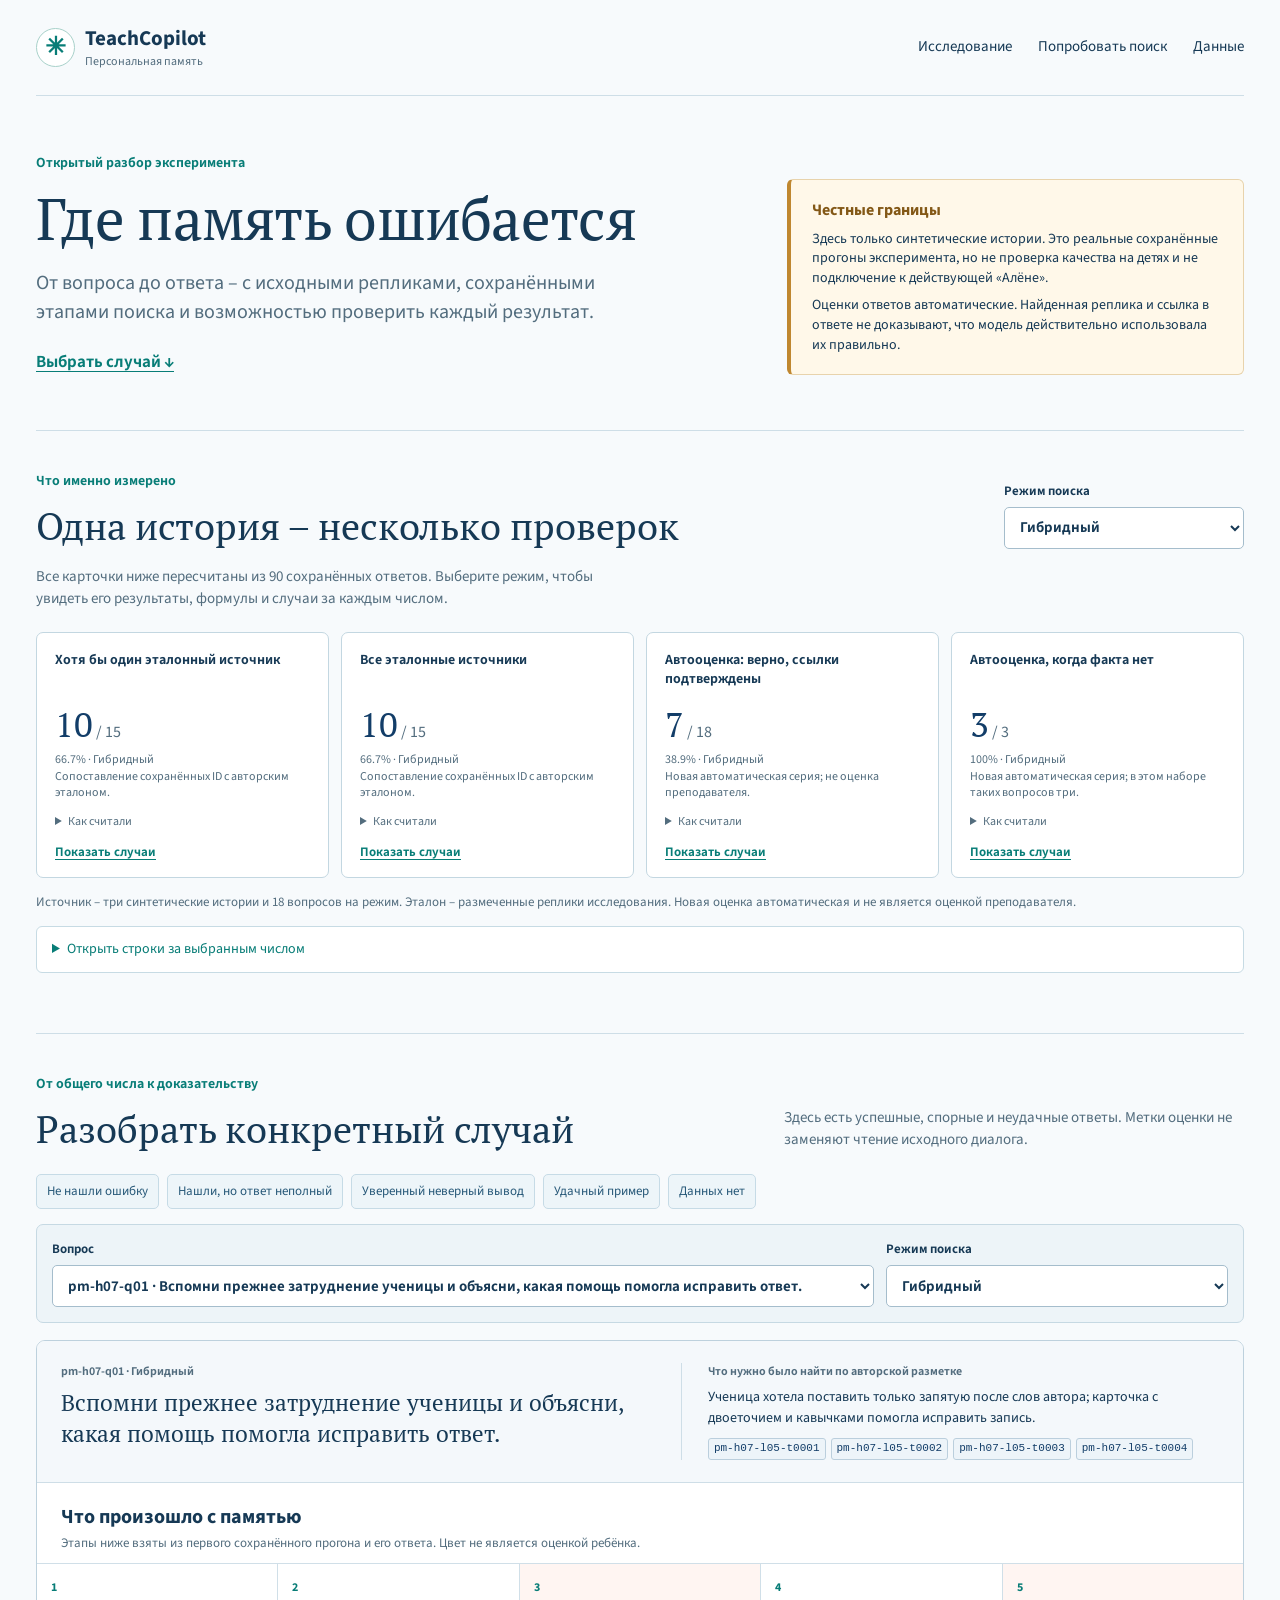
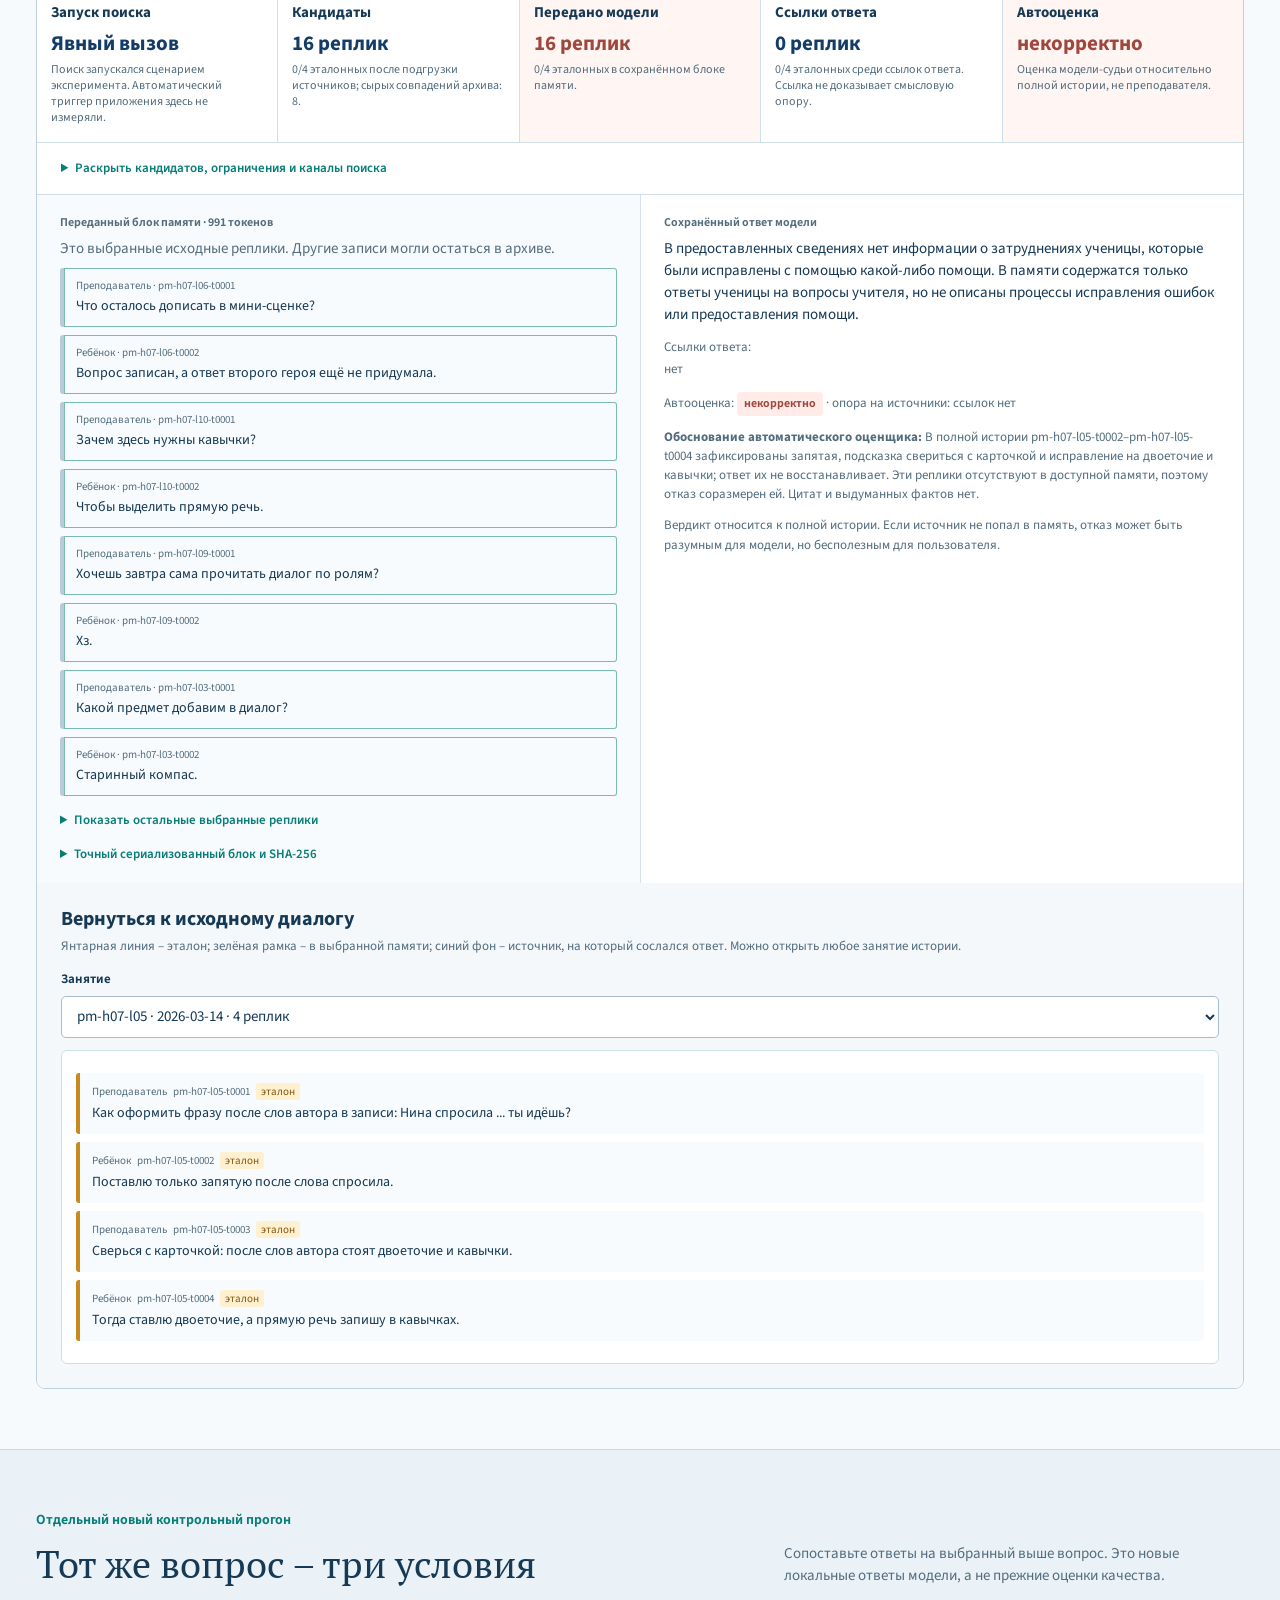
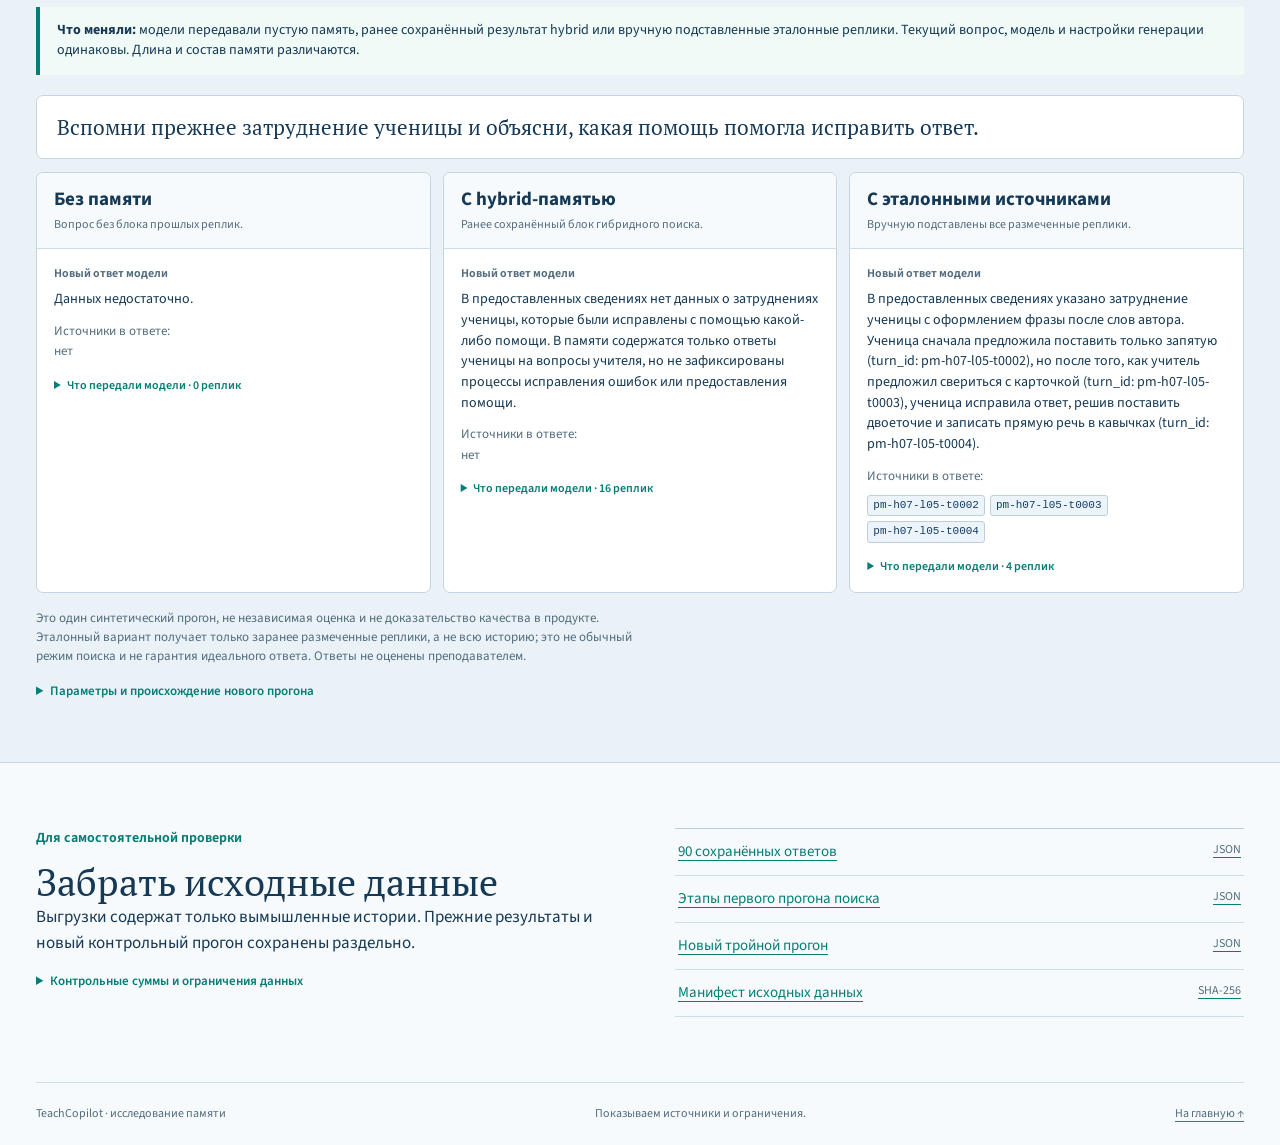
==== memory-errors/index.html @ 60b1d8b3 "Show memory failures and controlled comparisons" ====
<!doctype html>
<html lang="ru">
<head>
  <meta charset="utf-8">
  <meta name="viewport" content="width=device-width, initial-scale=1">
  <meta name="theme-color" content="#123d68">
  <meta name="description" content="Разбор ошибок памяти TeachCopilot: исходные реплики, сохранённые этапы поиска и сравнение контекстов.">
  <title>Где память ошибается · TeachCopilot</title>
  <link rel="stylesheet" href="styles.css">
  <script defer src="../data/audit-data.js"></script>
  <script defer src="../data/saved-retrieval-trace.js"></script>
  <script defer src="../data/controlled-comparison.js"></script>
  <script defer src="app.js"></script>
</head>
<body>
  <a class="skip" href="#case-select">Перейти к разбору</a>
  <header class="topbar wrap"><a class="brand" href="../"><span class="logo" aria-hidden="true">✳</span><span>TeachCopilot<small>Персональная память</small></span></a><nav aria-label="Навигация"><a href="../">Исследование</a><a href="../memory-lab/">Попробовать поиск</a><a href="#downloads">Данные</a></nav></header>
  <main>
    <section class="hero wrap"><div><p class="kicker">Открытый разбор эксперимента</p><h1>Где память ошибается</h1><p class="lead">От вопроса до ответа – с исходными репликами, сохранёнными этапами поиска и возможностью проверить каждый результат.</p><a class="primary-link" href="#cases">Выбрать случай <span aria-hidden="true">↓</span></a></div><aside class="hero-note"><strong>Честные границы</strong><p>Здесь только синтетические истории. Это реальные сохранённые прогоны эксперимента, но не проверка качества на детях и не подключение к действующей «Алёне».</p><p>Оценки ответов автоматические. Найденная реплика и ссылка в ответе не доказывают, что модель действительно использовала их правильно.</p></aside></section>
    <section class="numbers wrap" aria-labelledby="numbers-title"><div class="section-head"><div><p class="kicker">Что именно измерено</p><h2 id="numbers-title">Одна история – несколько проверок</h2></div><label for="metric-mode">Режим поиска<select id="metric-mode"></select></label></div><p class="intro">Все карточки ниже пересчитаны из 90 сохранённых ответов. Выберите режим, чтобы увидеть его результаты, формулы и случаи за каждым числом.</p><div id="metric-cards" class="metric-grid" aria-live="polite"></div><p class="metric-note">Источник – три синтетические истории и 18 вопросов на режим. Эталон – размеченные реплики исследования. Новая оценка автоматическая и не является оценкой преподавателя.</p><details class="metric-rows"><summary>Открыть строки за выбранным числом</summary><div id="metric-detail"><p>Выберите «Показать случаи» в карточке.</p></div></details></section>
    <section id="cases" class="cases wrap" aria-labelledby="cases-title"><div class="section-head"><div><p class="kicker">От общего числа к доказательству</p><h2 id="cases-title">Разобрать конкретный случай</h2></div><p>Здесь есть успешные, спорные и неудачные ответы. Метки оценки не заменяют чтение исходного диалога.</p></div><div class="case-picks" aria-label="Примеры для начала"><button type="button" data-pick="pm-h07-q01">Не нашли ошибку</button><button type="button" data-pick="pm-h07-q02">Нашли, но ответ неполный</button><button type="button" data-pick="pm-h08-q05">Уверенный неверный вывод</button><button type="button" data-pick="pm-h07-q03">Удачный пример</button><button type="button" data-pick="pm-h07-q06">Данных нет</button></div><div class="selectors"><label>Вопрос<select id="case-select"></select></label><label>Режим поиска<select id="case-mode"></select></label></div><div id="case-view" aria-live="polite"></div></section>
    <section id="controlled" class="controlled" aria-labelledby="controlled-title"><div class="wrap"><div class="section-head"><div><p class="kicker">Отдельный новый контрольный прогон</p><h2 id="controlled-title">Тот же вопрос – три условия</h2></div><p>Сопоставьте ответы на выбранный выше вопрос. Это новые локальные ответы модели, а не прежние оценки качества.</p></div><div class="control-explainer"><strong>Что меняли:</strong> модели передавали пустую память, ранее сохранённый результат hybrid или вручную подставленные эталонные реплики. Текущий вопрос, модель и настройки генерации одинаковы. Длина и состав памяти различаются.</div><div id="control-question" class="control-question"></div><div id="control-cards" class="control-cards" aria-live="polite"></div><p class="controlled-caveat">Это один синтетический прогон, не независимая оценка и не доказательство качества в продукте. Эталонный вариант получает только заранее размеченные реплики, а не всю историю; это не обычный режим поиска и не гарантия идеального ответа. Ответы не оценены преподавателем.</p><details class="run-meta"><summary>Параметры и происхождение нового прогона</summary><div id="control-meta"></div></details></div></section>
    <section id="downloads" class="downloads wrap" aria-labelledby="downloads-title"><div><p class="kicker">Для самостоятельной проверки</p><h2 id="downloads-title">Забрать исходные данные</h2><p>Выгрузки содержат только вымышленные истории. Прежние результаты и новый контрольный прогон сохранены раздельно.</p><details class="run-meta"><summary>Контрольные суммы и ограничения данных</summary><div id="provenance"></div></details></div><div class="download-links"><a href="../data/audit-data.json" download>90 сохранённых ответов <span>JSON</span></a><a href="../data/saved-retrieval-trace.json" download>Этапы первого прогона поиска <span>JSON</span></a><a href="../data/controlled-comparison.json" download>Новый тройной прогон <span>JSON</span></a><a href="../data/audit-manifest.json" download>Манифест исходных данных <span>SHA-256</span></a></div></section>
  </main>
  <footer class="footer wrap"><span>TeachCopilot · исследование памяти</span><span>Показываем источники и ограничения.</span><a href="../">На главную ↑</a></footer>
</body>
</html>
---- memory-errors/styles.css ----
@font-face{font-family:Source;src:url('../assets/fonts/SourceSans3.ttf') format('truetype');font-weight:200 900;font-display:swap}
@font-face{font-family:PTSerif;src:url('../assets/fonts/PTSerif-Regular.ttf') format('truetype');font-weight:400;font-display:swap}
:root{--ink:#163955;--blue:#123d68;--teal:#087d77;--muted:#536d7e;--line:#cedee7;--paper:#fff;--wash:#f3f8fb;--amber:#8c5d10;--red:#a0473d;--green:#087164}*{box-sizing:border-box}html{scroll-behavior:smooth;scroll-padding-top:24px}body{margin:0;background:#f7fafc;color:var(--ink);font:17px/1.48 Source,'Segoe UI',sans-serif}h1,h2,h3,h4,p{margin:0}h1,h2{font-family:PTSerif,Georgia,serif;font-weight:400}button,input,select{font:inherit}button{cursor:pointer}a{color:inherit;text-underline-offset:4px}button:focus-visible,a:focus-visible,select:focus-visible,summary:focus-visible,[tabindex]:focus-visible{outline:3px solid #c18216;outline-offset:3px}.skip{position:absolute;left:12px;top:-100px;z-index:5;padding:10px;background:#fff}.skip:focus{top:10px}.wrap{width:min(1240px,calc(100% - 72px));margin:auto}.topbar{height:96px;border-bottom:1px solid var(--line);display:flex;justify-content:space-between;align-items:center;gap:20px}.brand{display:flex;align-items:center;gap:10px;font-weight:700;font-size:21px;line-height:1.1;text-decoration:none}.brand small{display:block;font-size:12px;font-weight:400;color:var(--muted);margin-top:5px}.logo{display:grid;place-items:center;width:39px;height:39px;border:1px solid #a8d1ca;border-radius:50%;background:#fff;color:var(--teal);font-size:25px}.topbar nav{display:flex;gap:26px;font-size:15px}.topbar nav a{text-decoration:none}.topbar nav a:hover{color:var(--teal)}.hero{display:grid;grid-template-columns:1.25fr .85fr;gap:80px;align-items:end;padding-top:57px;padding-bottom:55px}.kicker{font-size:14px;color:var(--teal);font-weight:650;margin-bottom:11px}h1{font-size:clamp(40px,4.6vw,62px);line-height:1.14;letter-spacing:-.7px}h2{font-size:clamp(30px,3vw,40px);line-height:1.2}h3{font-size:21px;line-height:1.25}.lead{font-size:20px;color:var(--muted);max-width:570px;margin-top:17px}.primary-link{display:inline-block;margin-top:22px;color:var(--teal);font-weight:650}.hero-note{border:1px solid #e8d3ac;border-left:4px solid #bf8730;background:#fff8e9;border-radius:6px;padding:19px 21px;font-size:14px;line-height:1.4}.hero-note strong{color:#835816;font-size:16px}.hero-note p{margin-top:8px}.numbers,.cases{padding-top:40px;padding-bottom:60px;border-top:1px solid var(--line)}.section-head{display:flex;justify-content:space-between;align-items:end;gap:40px;margin-bottom:17px}.section-head>p{max-width:460px;color:var(--muted);font-size:15px}.section-head label,.selectors label{font-size:13px;font-weight:650;display:flex;flex-direction:column;gap:6px;min-width:240px}select{color:var(--ink);background:white;border:1px solid #a5bdcc;border-radius:5px;min-height:42px;padding:7px 31px 7px 11px;max-width:100%;font-size:15px}.intro{color:var(--muted);font-size:15px;max-width:80ch}.metric-grid{display:grid;grid-template-columns:repeat(4,1fr);gap:12px;margin-top:22px}.metric{display:flex;flex-direction:column;background:#fff;border:1px solid #c3d7e1;border-radius:7px;padding:18px 18px 15px;min-width:0}.metric .metric-name{font-size:14px;font-weight:650;min-height:42px;line-height:1.3}.metric .metric-value{font:35px/1.2 PTSerif,serif;color:var(--blue);margin:10px 0 7px}.metric .metric-value small{font:16px Source,sans-serif;color:var(--muted)}.metric p{font-size:12px;line-height:1.35;color:var(--muted);flex:1}.metric details{margin-top:12px;font-size:12px}.metric details summary{color:var(--muted);cursor:pointer}.metric details p{margin-top:8px}.metric button,.text-button{align-self:start;background:none;border:0;padding:0;color:var(--teal);text-decoration:underline;text-underline-offset:3px;font-size:13px;font-weight:650;margin-top:12px}.metric-note{font-size:13px;color:var(--muted);margin-top:15px}.metric-rows{margin-top:14px;border:1px solid #c7dbe4;border-radius:6px;background:white;font-size:14px}.metric-rows>summary{padding:12px 15px;cursor:pointer;color:var(--teal)}.metric-rows>div{padding:0 15px 15px}.metric-table{border-collapse:collapse;width:100%;font-size:13px}.metric-table th,.metric-table td{text-align:left;vertical-align:top;border-top:1px solid #e0eaf0;padding:9px}.metric-table th{color:var(--muted);font-weight:600}.metric-table button{border:0;background:none;color:var(--teal);padding:0;text-decoration:underline;text-underline-offset:3px;font-size:13px}.case-picks{display:flex;gap:8px;flex-wrap:wrap;margin:22px 0 15px}.case-picks button{background:#edf5f9;border:1px solid #c6dbe6;border-radius:5px;padding:7px 10px;color:#285979;font-size:13px}.case-picks button:hover{border-color:var(--teal)}.selectors{display:grid;grid-template-columns:2.4fr 1fr;gap:12px;padding:15px;background:#edf4f8;border:1px solid #c6d9e3;border-radius:7px}.selectors label{min-width:0}.selectors select{width:100%;min-width:0}.case-shell{margin-top:17px;background:#fff;border:1px solid #bdd1dd;border-radius:9px;overflow:hidden}.question-block{padding:22px 24px;background:#f4f8fb;border-bottom:1px solid var(--line);display:grid;grid-template-columns:1.1fr 1fr;gap:28px}.micro{font-size:12px;color:var(--muted);font-weight:650;margin-bottom:6px}.question-block h3{font:23px/1.35 PTSerif,serif;font-weight:400}.question-block>div+div{border-left:1px solid var(--line);padding-left:26px;font-size:14px}.source-chips{display:flex;flex-wrap:wrap;gap:5px;margin-top:10px}.source-chip{border:1px solid #bbcfdd;background:#edf4f9;border-radius:3px;color:var(--blue);padding:2px 5px;font:11px/1.4 ui-monospace,Consolas,monospace;overflow-wrap:anywhere;max-width:100%}.source-chip:hover{border-color:var(--teal)}.no-source{font-size:13px;color:var(--muted)}.trace-title{padding:22px 24px 10px}.trace-title h3{font-size:20px}.trace-title p{font-size:13px;color:var(--muted);margin-top:4px}.trace-flow{display:grid;grid-template-columns:repeat(5,1fr);gap:1px;background:#d0dfe8;border-top:1px solid #d0dfe8;border-bottom:1px solid #d0dfe8}.trace-step{background:#fff;padding:15px 14px;min-width:0}.trace-step .step-number{display:block;color:var(--teal);font-size:12px;font-weight:700;margin-bottom:7px}.trace-step h4{font-size:15px;line-height:1.2}.trace-step .step-main{font-size:21px;font-weight:700;line-height:1.2;margin-top:9px;color:var(--blue)}.trace-step .step-main.missing{font-size:15px;color:var(--muted)}.trace-step p{font-size:12px;line-height:1.35;color:var(--muted);margin-top:6px}.trace-step.bad{background:#fff5f2}.trace-step.bad .step-main{color:var(--red)}.trace-step.good{background:#eff9f5}.trace-step.good .step-main{color:var(--green)}.trace-details{padding:16px 24px;border-bottom:1px solid var(--line);font-size:13px}.trace-details>summary,.raw-memory>summary,.transcript-details>summary,.run-meta>summary{cursor:pointer;color:var(--teal);font-weight:600}.trace-details p{margin-top:9px;color:var(--muted)}.trace-columns{display:grid;grid-template-columns:1fr 1fr;gap:24px;margin-top:12px}.trace-columns h4{font-size:13px}.trace-columns pre,.raw-memory pre{max-height:310px;overflow:auto;border:1px solid var(--line);border-radius:4px;padding:12px;background:#f6f9fb;white-space:pre-wrap;overflow-wrap:anywhere;font:11px/1.42 ui-monospace,Consolas,monospace}.trace-columns pre{margin:8px 0 0}.answer-area{display:grid;grid-template-columns:1fr 1fr;gap:1px;background:#d5e2e9}.answer-area>article{min-width:0;padding:19px 23px;background:#fff;font-size:15px}.answer-area>article:first-child{background:#f8fbfd}.answer-text{white-space:pre-wrap;overflow-wrap:anywhere}.answer-meta{margin-top:12px;font-size:13px;color:var(--muted)}.verdict{display:inline-block;padding:3px 7px;border-radius:4px;background:#edf3f6;color:#476372;font-size:12px;font-weight:650}.verdict.correct{background:#e2f4ec;color:#087164}.verdict.partial{background:#fff2d7;color:#8c5d10}.verdict.incorrect{background:#ffebe7;color:#a0473d}.raw-memory{margin-top:15px;font-size:13px}.raw-memory pre{margin-top:10px}.history-area{padding:24px;background:#f4f8fb}.history-area h3{font-size:20px}.history-area>p{font-size:13px;color:var(--muted);margin-top:5px}.history-area label{display:block;font-weight:650;font-size:13px;margin:14px 0 6px}.history-area select{width:100%}.transcript{max-height:610px;overflow:auto;margin-top:12px;padding:14px;background:#fff;border:1px solid var(--line);border-radius:6px}.turn{padding:10px 12px;border-left:4px solid #b7ccd8;background:#f8fbfd;border-radius:3px;margin:8px 0;font-size:14px;line-height:1.4;scroll-margin:12px}.turn.gold{border-left-color:#c88a20}.turn.selected{box-shadow:inset 0 0 0 1px #79bcae}.turn.cited{background:#e9f2fa}.turn-meta{display:flex;flex-wrap:wrap;align-items:center;gap:6px;margin-bottom:4px;color:var(--muted);font-size:11px}.turn-mark{background:#dfefe9;color:#086c60;border-radius:3px;padding:1px 5px}.turn-mark.gold-mark{background:#fff0d0;color:#855810}.turn-mark.cited-mark{background:#d9eafb;color:#275b86}.controlled{padding:60px 0;background:#eaf2f7;border-top:1px solid #c7d9e3;border-bottom:1px solid #c7d9e3}.control-explainer{padding:14px 17px;border-left:4px solid var(--teal);background:#f0faf6;font-size:14px;line-height:1.4;margin:20px 0}.control-question{padding:17px 20px;background:#fff;border:1px solid #c4d7e1;border-radius:7px;font:21px/1.35 PTSerif,serif;margin-bottom:13px}.control-cards{display:grid;grid-template-columns:repeat(3,1fr);gap:12px}.control-card{display:flex;flex-direction:column;min-width:0;background:#fff;border:1px solid #c3d6e1;border-radius:7px;overflow:hidden}.control-card header{padding:15px 17px;border-bottom:1px solid var(--line);background:#f7fafc}.control-card header h3{font-size:19px}.control-card header p{font-size:12px;color:var(--muted);margin-top:4px}.control-body{padding:16px 17px;font-size:14px;flex:1}.control-body .answer-text{line-height:1.48}.control-body .source-chips{margin-top:9px}.control-body .raw-memory{font-size:12px}.controlled-caveat{margin-top:16px;color:var(--muted);font-size:13px;max-width:100ch}.run-meta{font-size:13px;margin-top:16px}.run-meta>div{border-left:2px solid #afc8d4;margin-top:10px;padding-left:14px;color:var(--muted);overflow-wrap:anywhere}.run-meta code{font-size:11px}.downloads{padding-top:65px;padding-bottom:65px;display:grid;grid-template-columns:1fr 1fr;gap:70px}.downloads>div>p:last-child{margin-top:12px;color:var(--muted);font-size:15px;max-width:45ch}.download-links{border-top:1px solid #b9cfda}.download-links a{display:flex;justify-content:space-between;gap:20px;padding:12px 3px;border-bottom:1px solid var(--line);color:var(--teal);font-size:15px}.download-links span{color:var(--muted);font-size:12px}.footer{padding:22px 0;border-top:1px solid var(--line);display:flex;justify-content:space-between;gap:20px;color:var(--muted);font-size:12px}.error{padding:20px;background:#fff0ed;color:#9a463c}.table-scroll{overflow:auto}.muted{color:var(--muted)}
@media(max-width:1050px){.wrap{width:calc(100% - 48px)}.hero{gap:35px}.metric-grid{grid-template-columns:repeat(2,1fr)}.trace-flow{grid-template-columns:repeat(3,1fr)}.control-cards{grid-template-columns:1fr}.downloads{gap:30px}}
@media(max-width:700px){.wrap{width:calc(100% - 28px)}.topbar{height:78px}.brand{font-size:19px}.topbar nav{gap:13px;font-size:13px}.topbar nav a:first-child{display:none}.hero{grid-template-columns:1fr;gap:23px;padding-top:35px;padding-bottom:38px}h1{font-size:39px}.lead{font-size:17px}.section-head{align-items:start;flex-direction:column;gap:14px}.section-head label{width:100%}.numbers,.cases{padding-top:32px;padding-bottom:43px}.metric-grid{gap:8px}.metric{padding:14px 12px}.metric .metric-name{font-size:13px;min-height:50px}.metric .metric-value{font-size:29px}.selectors{grid-template-columns:1fr}.question-block{grid-template-columns:1fr;padding:18px;gap:16px}.question-block>div+div{border-left:0;border-top:1px solid var(--line);padding:15px 0 0}.question-block h3{font-size:21px}.trace-title{padding:18px 17px 10px}.trace-flow{grid-template-columns:1fr}.trace-step{padding:12px 17px}.trace-step .step-number{display:inline;margin-right:8px}.trace-step h4{display:inline}.trace-step .step-main{margin-top:5px;font-size:18px}.trace-details{padding:15px 17px}.trace-columns{grid-template-columns:1fr}.answer-area{grid-template-columns:1fr}.answer-area>article{padding:17px}.history-area{padding:17px}.controlled{padding:42px 0}.control-question{font-size:18px}.downloads{padding:45px 0;grid-template-columns:1fr;gap:20px}.footer span:nth-child(2){display:none}.metric-table{min-width:550px}}
@media(prefers-reduced-motion:reduce){html{scroll-behavior:auto}}
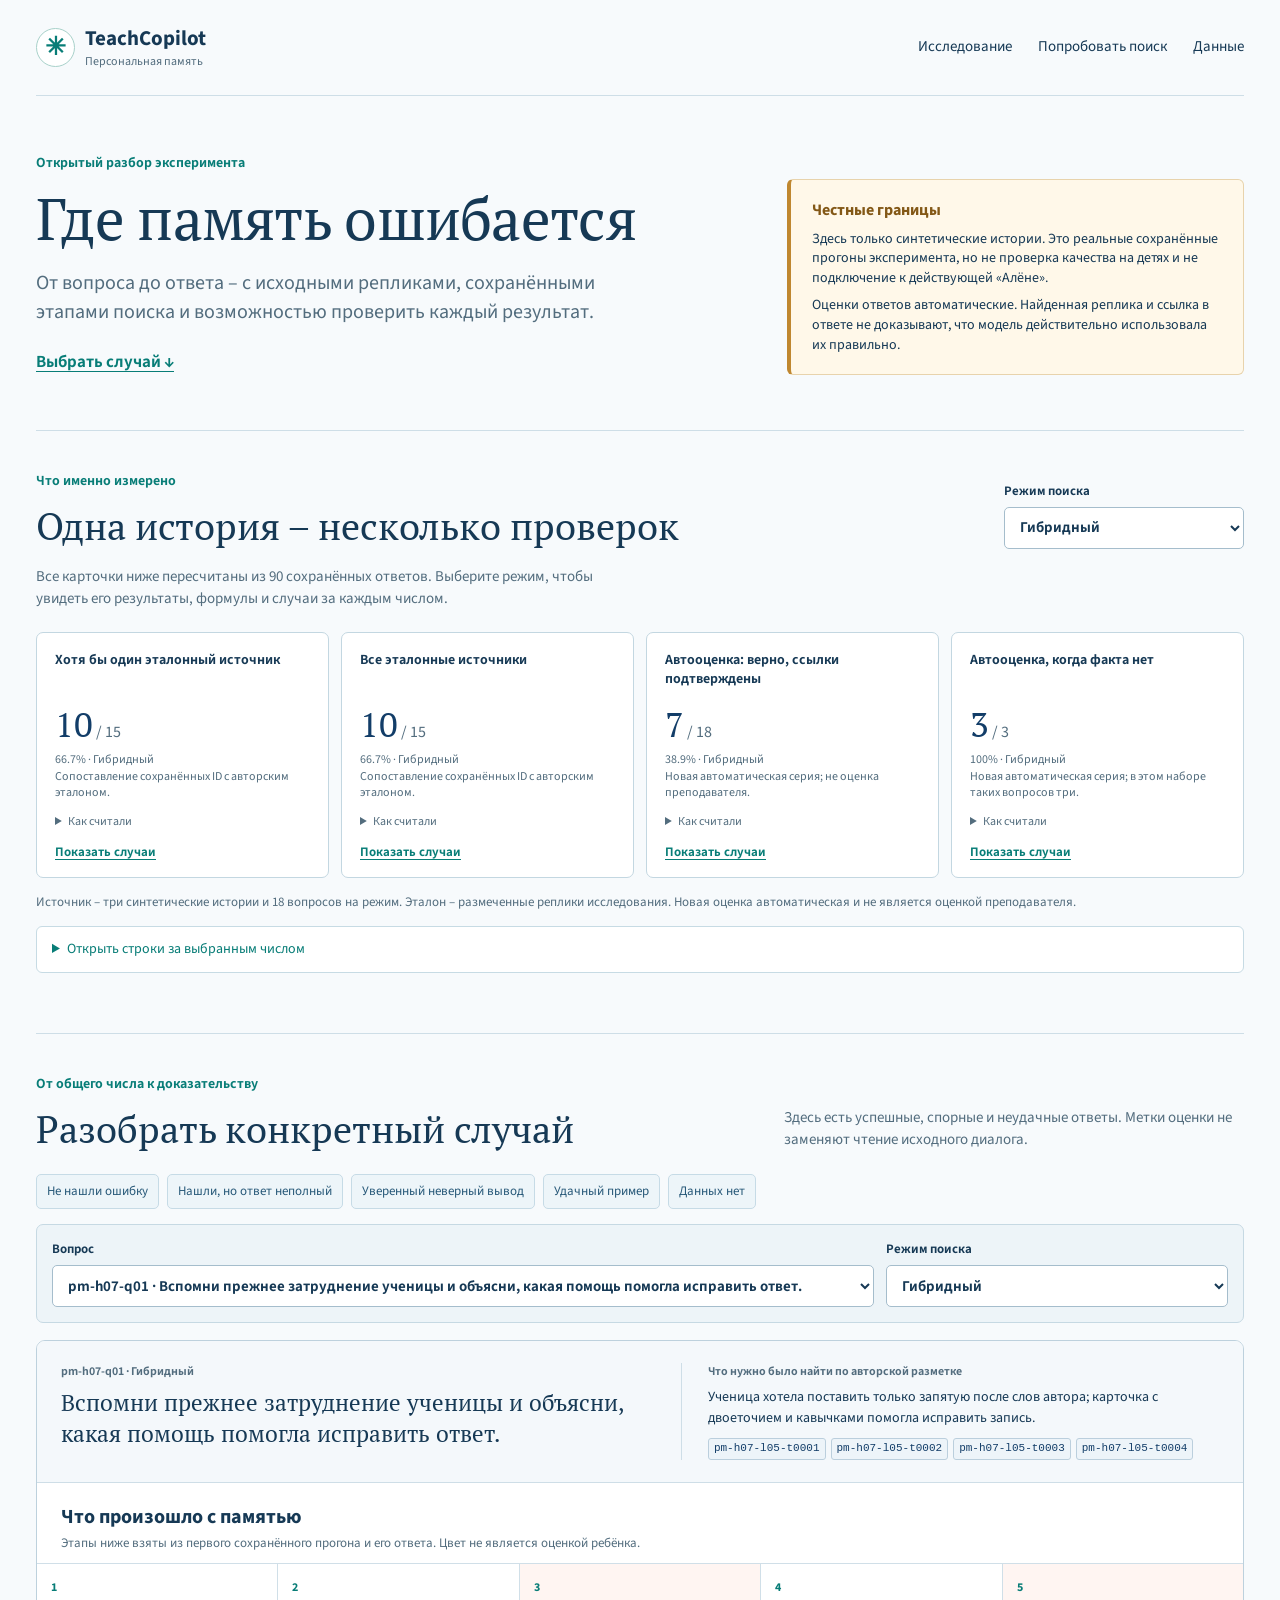
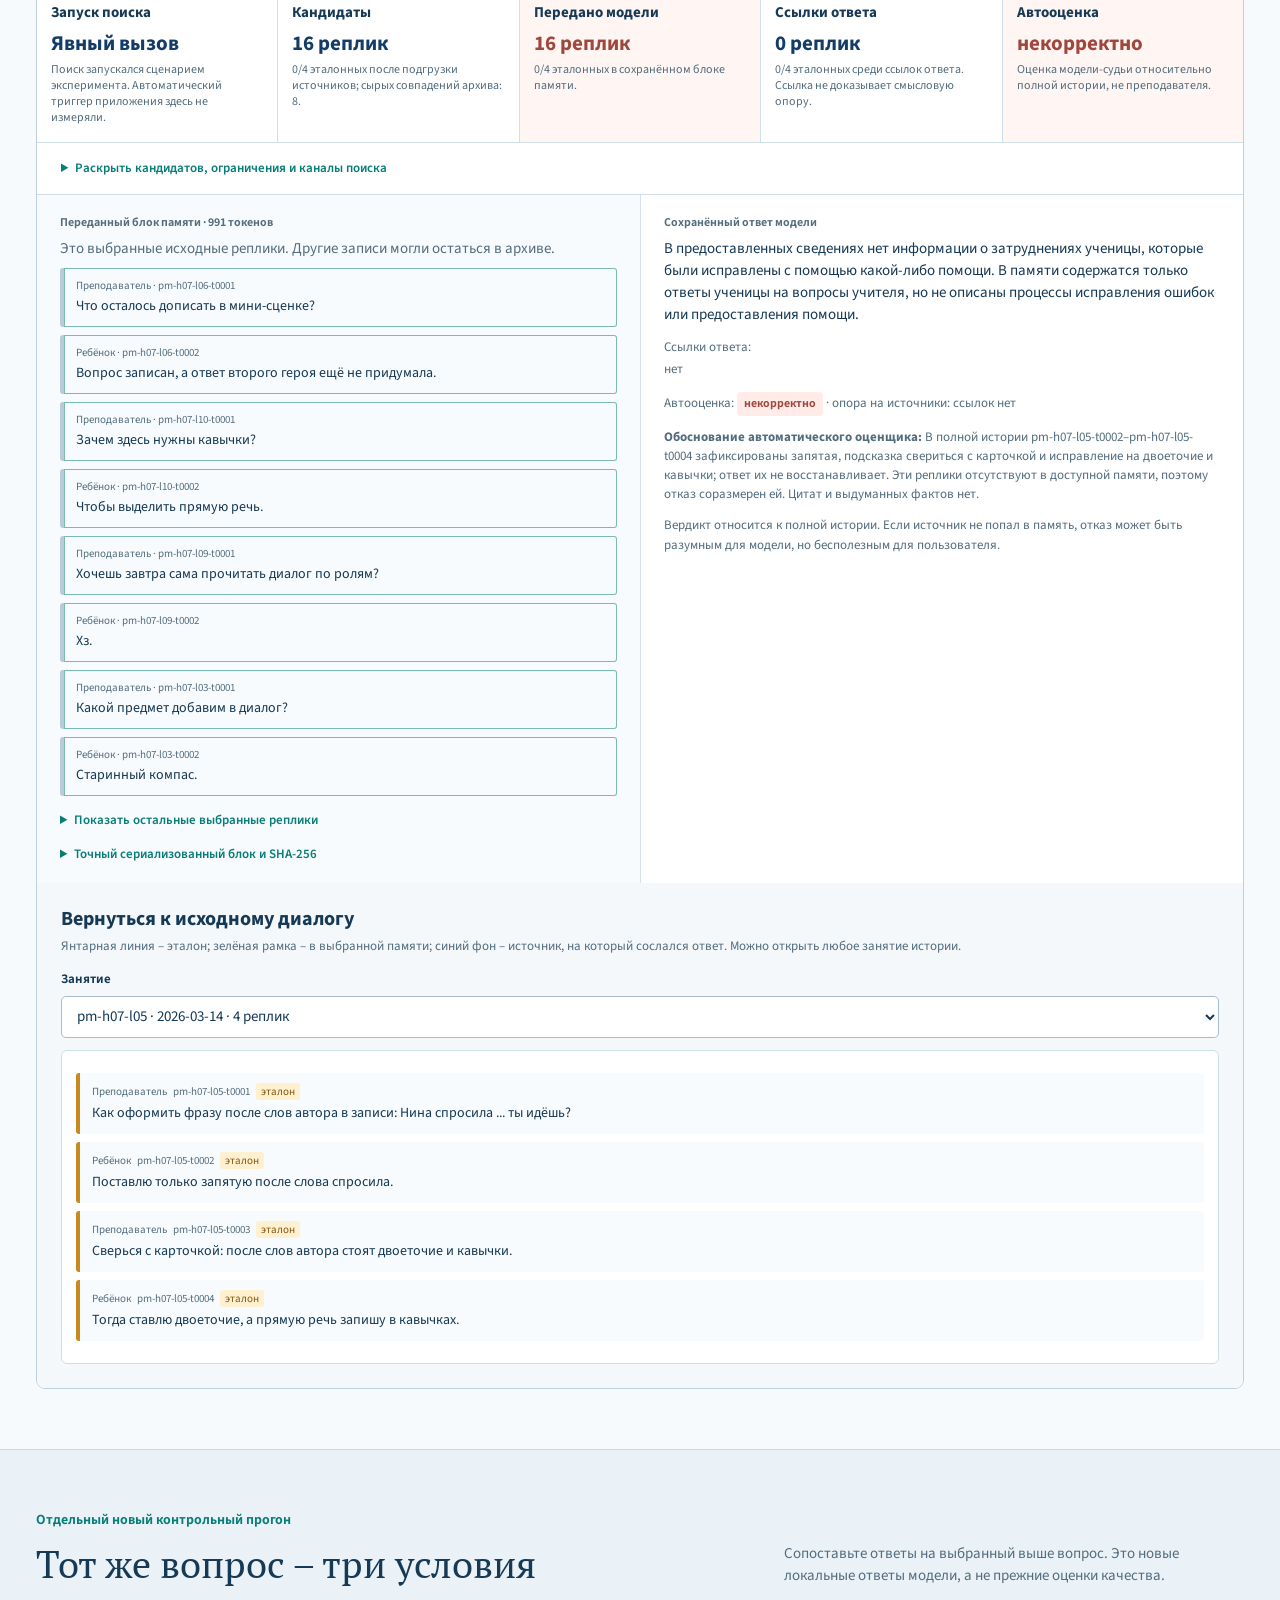
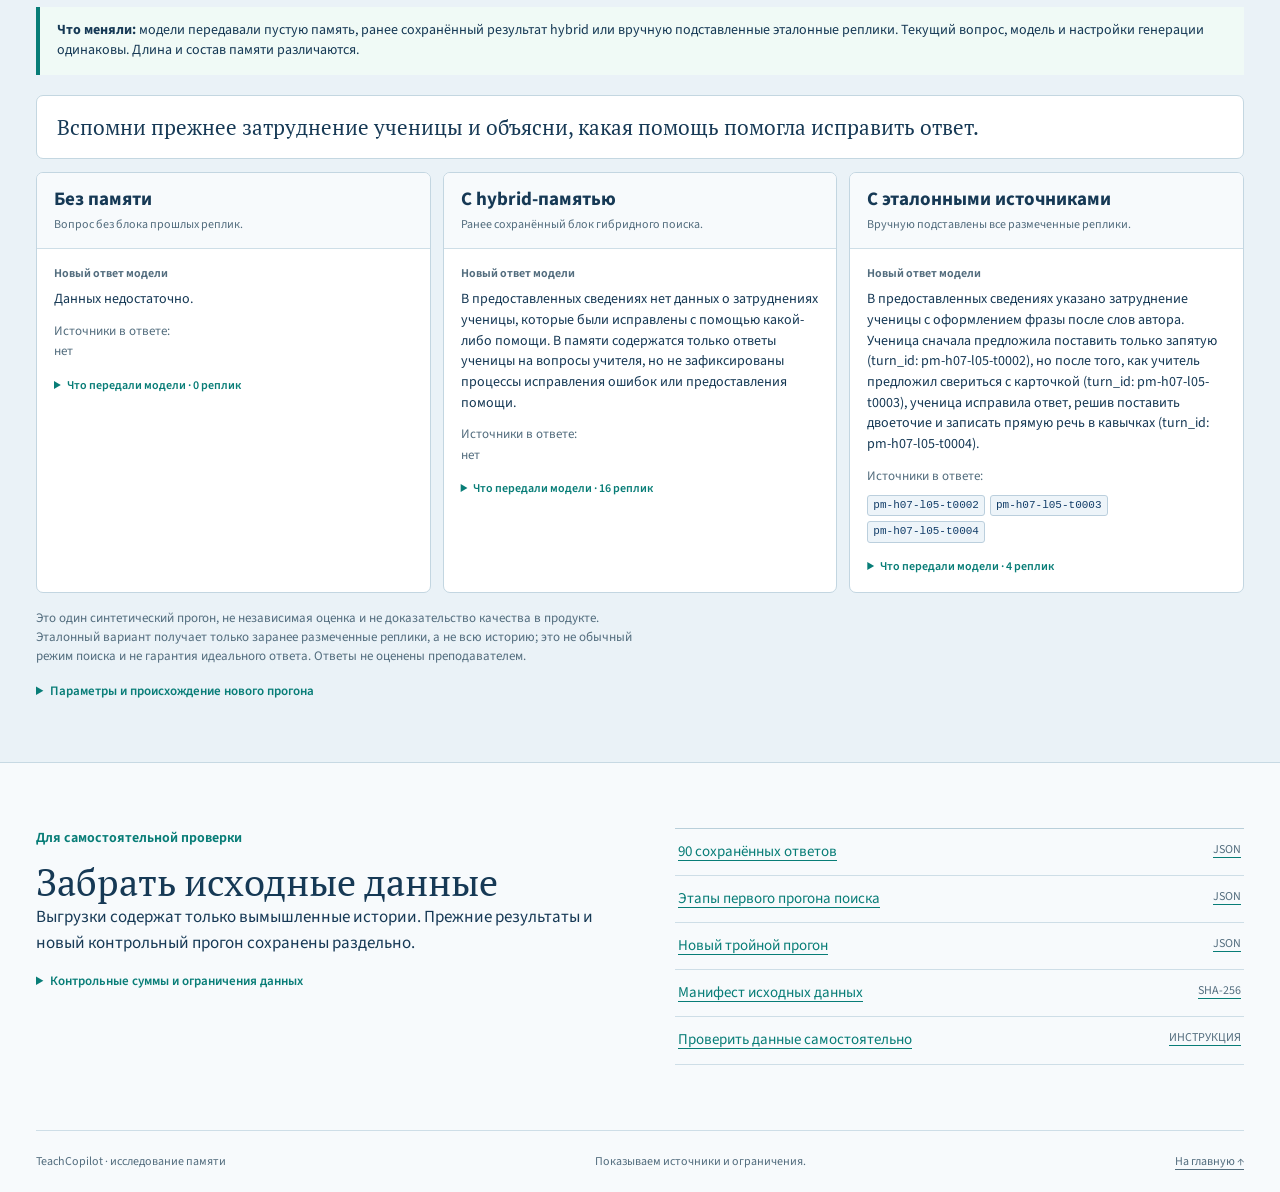
==== commit 9232ea39: "Add independent data verification script" ====
--- a/memory-errors/index.html
+++ b/memory-errors/index.html
@@ -20,7 +20,7 @@
     <section class="numbers wrap" aria-labelledby="numbers-title"><div class="section-head"><div><p class="kicker">Что именно измерено</p><h2 id="numbers-title">Одна история – несколько проверок</h2></div><label for="metric-mode">Режим поиска<select id="metric-mode"></select></label></div><p class="intro">Все карточки ниже пересчитаны из 90 сохранённых ответов. Выберите режим, чтобы увидеть его результаты, формулы и случаи за каждым числом.</p><div id="metric-cards" class="metric-grid" aria-live="polite"></div><p class="metric-note">Источник – три синтетические истории и 18 вопросов на режим. Эталон – размеченные реплики исследования. Новая оценка автоматическая и не является оценкой преподавателя.</p><details class="metric-rows"><summary>Открыть строки за выбранным числом</summary><div id="metric-detail"><p>Выберите «Показать случаи» в карточке.</p></div></details></section>
     <section id="cases" class="cases wrap" aria-labelledby="cases-title"><div class="section-head"><div><p class="kicker">От общего числа к доказательству</p><h2 id="cases-title">Разобрать конкретный случай</h2></div><p>Здесь есть успешные, спорные и неудачные ответы. Метки оценки не заменяют чтение исходного диалога.</p></div><div class="case-picks" aria-label="Примеры для начала"><button type="button" data-pick="pm-h07-q01">Не нашли ошибку</button><button type="button" data-pick="pm-h07-q02">Нашли, но ответ неполный</button><button type="button" data-pick="pm-h08-q05">Уверенный неверный вывод</button><button type="button" data-pick="pm-h07-q03">Удачный пример</button><button type="button" data-pick="pm-h07-q06">Данных нет</button></div><div class="selectors"><label>Вопрос<select id="case-select"></select></label><label>Режим поиска<select id="case-mode"></select></label></div><div id="case-view" aria-live="polite"></div></section>
     <section id="controlled" class="controlled" aria-labelledby="controlled-title"><div class="wrap"><div class="section-head"><div><p class="kicker">Отдельный новый контрольный прогон</p><h2 id="controlled-title">Тот же вопрос – три условия</h2></div><p>Сопоставьте ответы на выбранный выше вопрос. Это новые локальные ответы модели, а не прежние оценки качества.</p></div><div class="control-explainer"><strong>Что меняли:</strong> модели передавали пустую память, ранее сохранённый результат hybrid или вручную подставленные эталонные реплики. Текущий вопрос, модель и настройки генерации одинаковы. Длина и состав памяти различаются.</div><div id="control-question" class="control-question"></div><div id="control-cards" class="control-cards" aria-live="polite"></div><p class="controlled-caveat">Это один синтетический прогон, не независимая оценка и не доказательство качества в продукте. Эталонный вариант получает только заранее размеченные реплики, а не всю историю; это не обычный режим поиска и не гарантия идеального ответа. Ответы не оценены преподавателем.</p><details class="run-meta"><summary>Параметры и происхождение нового прогона</summary><div id="control-meta"></div></details></div></section>
-    <section id="downloads" class="downloads wrap" aria-labelledby="downloads-title"><div><p class="kicker">Для самостоятельной проверки</p><h2 id="downloads-title">Забрать исходные данные</h2><p>Выгрузки содержат только вымышленные истории. Прежние результаты и новый контрольный прогон сохранены раздельно.</p><details class="run-meta"><summary>Контрольные суммы и ограничения данных</summary><div id="provenance"></div></details></div><div class="download-links"><a href="../data/audit-data.json" download>90 сохранённых ответов <span>JSON</span></a><a href="../data/saved-retrieval-trace.json" download>Этапы первого прогона поиска <span>JSON</span></a><a href="../data/controlled-comparison.json" download>Новый тройной прогон <span>JSON</span></a><a href="../data/audit-manifest.json" download>Манифест исходных данных <span>SHA-256</span></a></div></section>
+    <section id="downloads" class="downloads wrap" aria-labelledby="downloads-title"><div><p class="kicker">Для самостоятельной проверки</p><h2 id="downloads-title">Забрать исходные данные</h2><p>Выгрузки содержат только вымышленные истории. Прежние результаты и новый контрольный прогон сохранены раздельно.</p><details class="run-meta"><summary>Контрольные суммы и ограничения данных</summary><div id="provenance"></div></details></div><div class="download-links"><a href="../data/audit-data.json" download>90 сохранённых ответов <span>JSON</span></a><a href="../data/saved-retrieval-trace.json" download>Этапы первого прогона поиска <span>JSON</span></a><a href="../data/controlled-comparison.json" download>Новый тройной прогон <span>JSON</span></a><a href="../data/audit-manifest.json" download>Манифест исходных данных <span>SHA-256</span></a><a href="../reproducibility/README.md">Проверить данные самостоятельно <span>ИНСТРУКЦИЯ</span></a></div></section>
   </main>
   <footer class="footer wrap"><span>TeachCopilot · исследование памяти</span><span>Показываем источники и ограничения.</span><a href="../">На главную ↑</a></footer>
 </body>
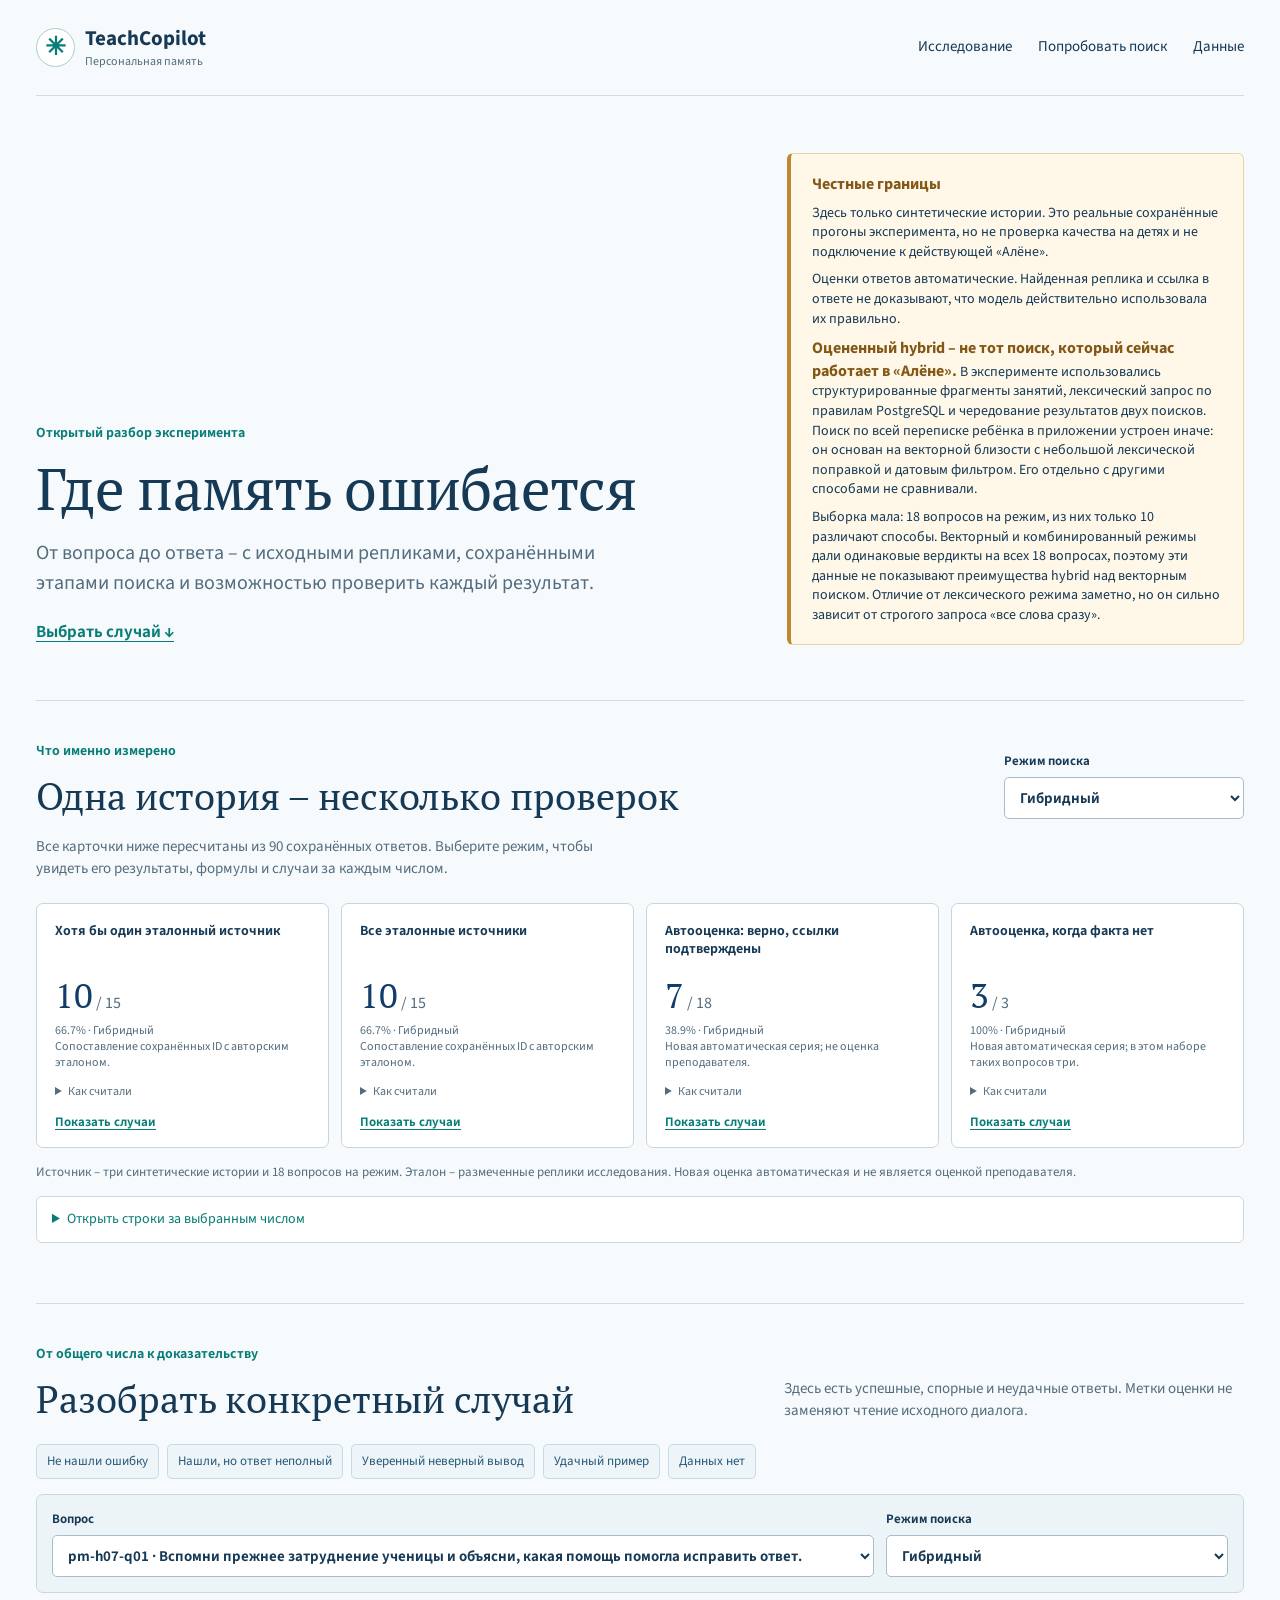
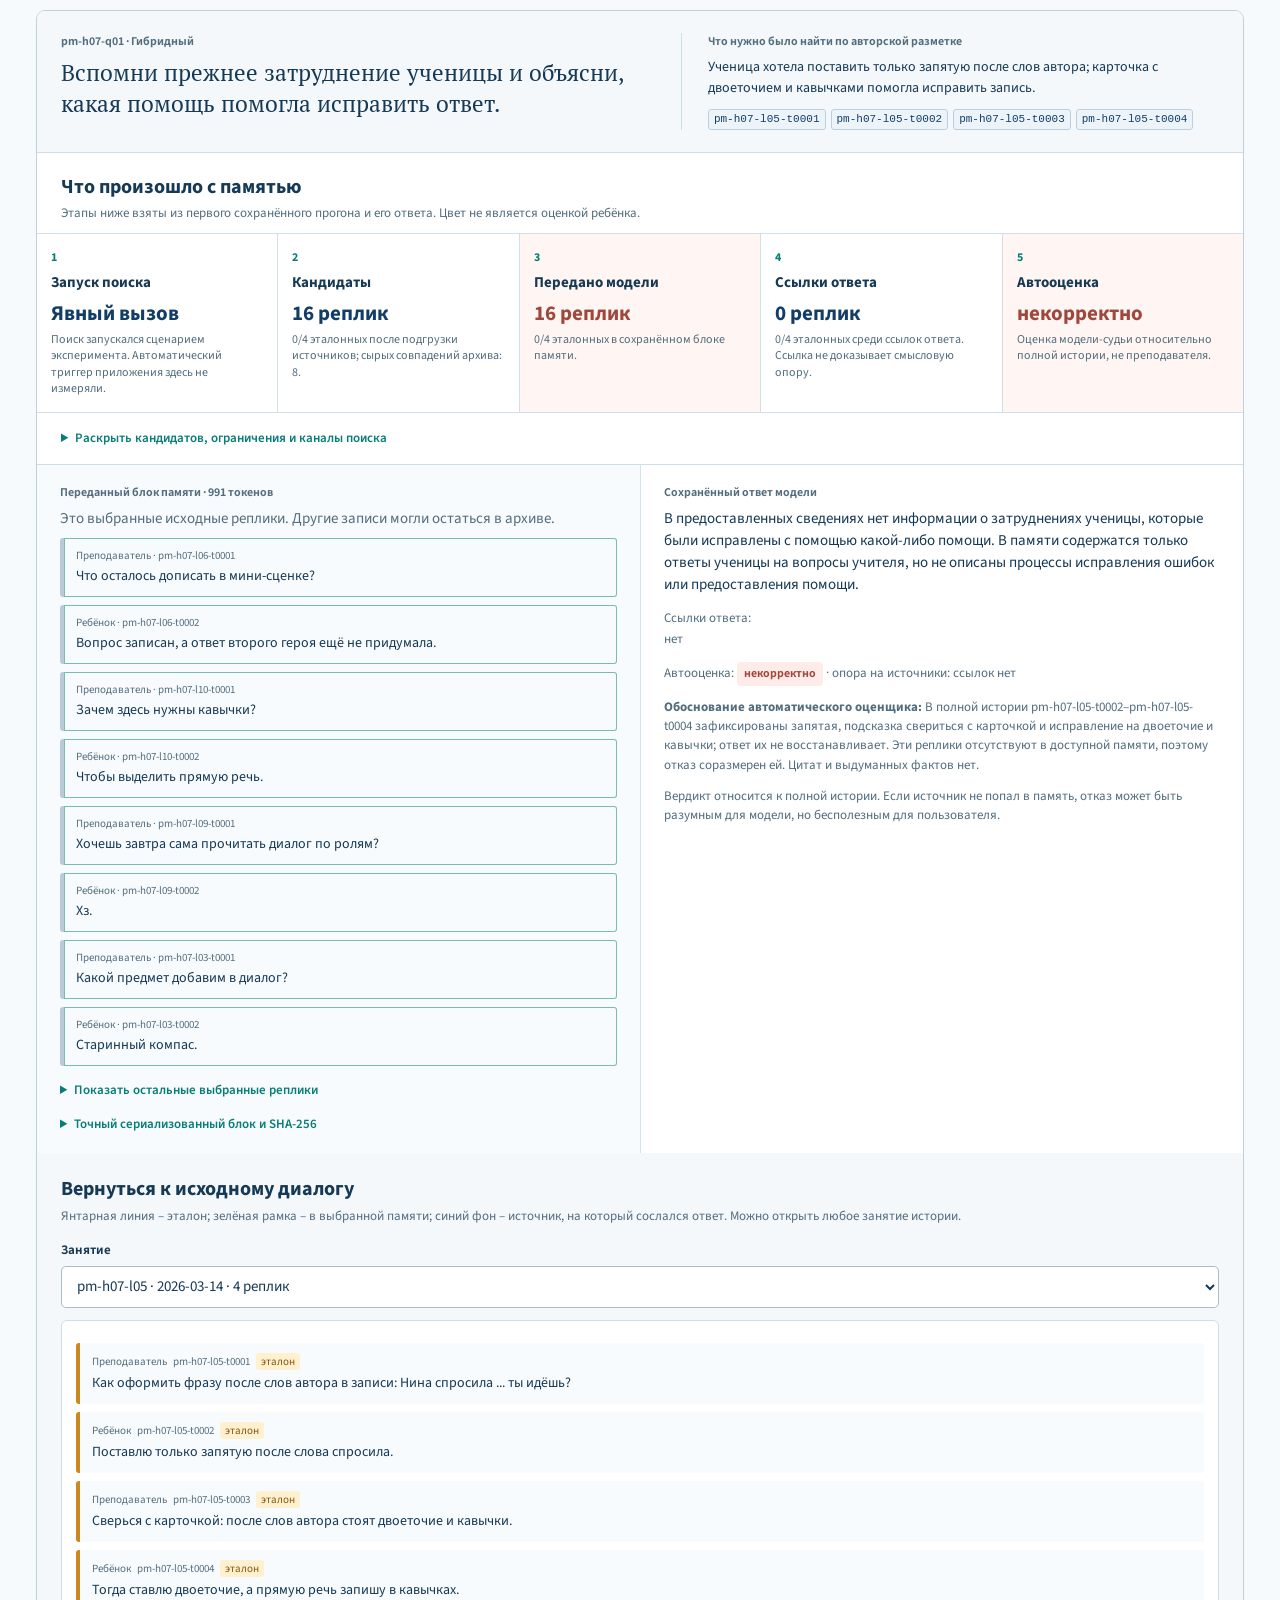
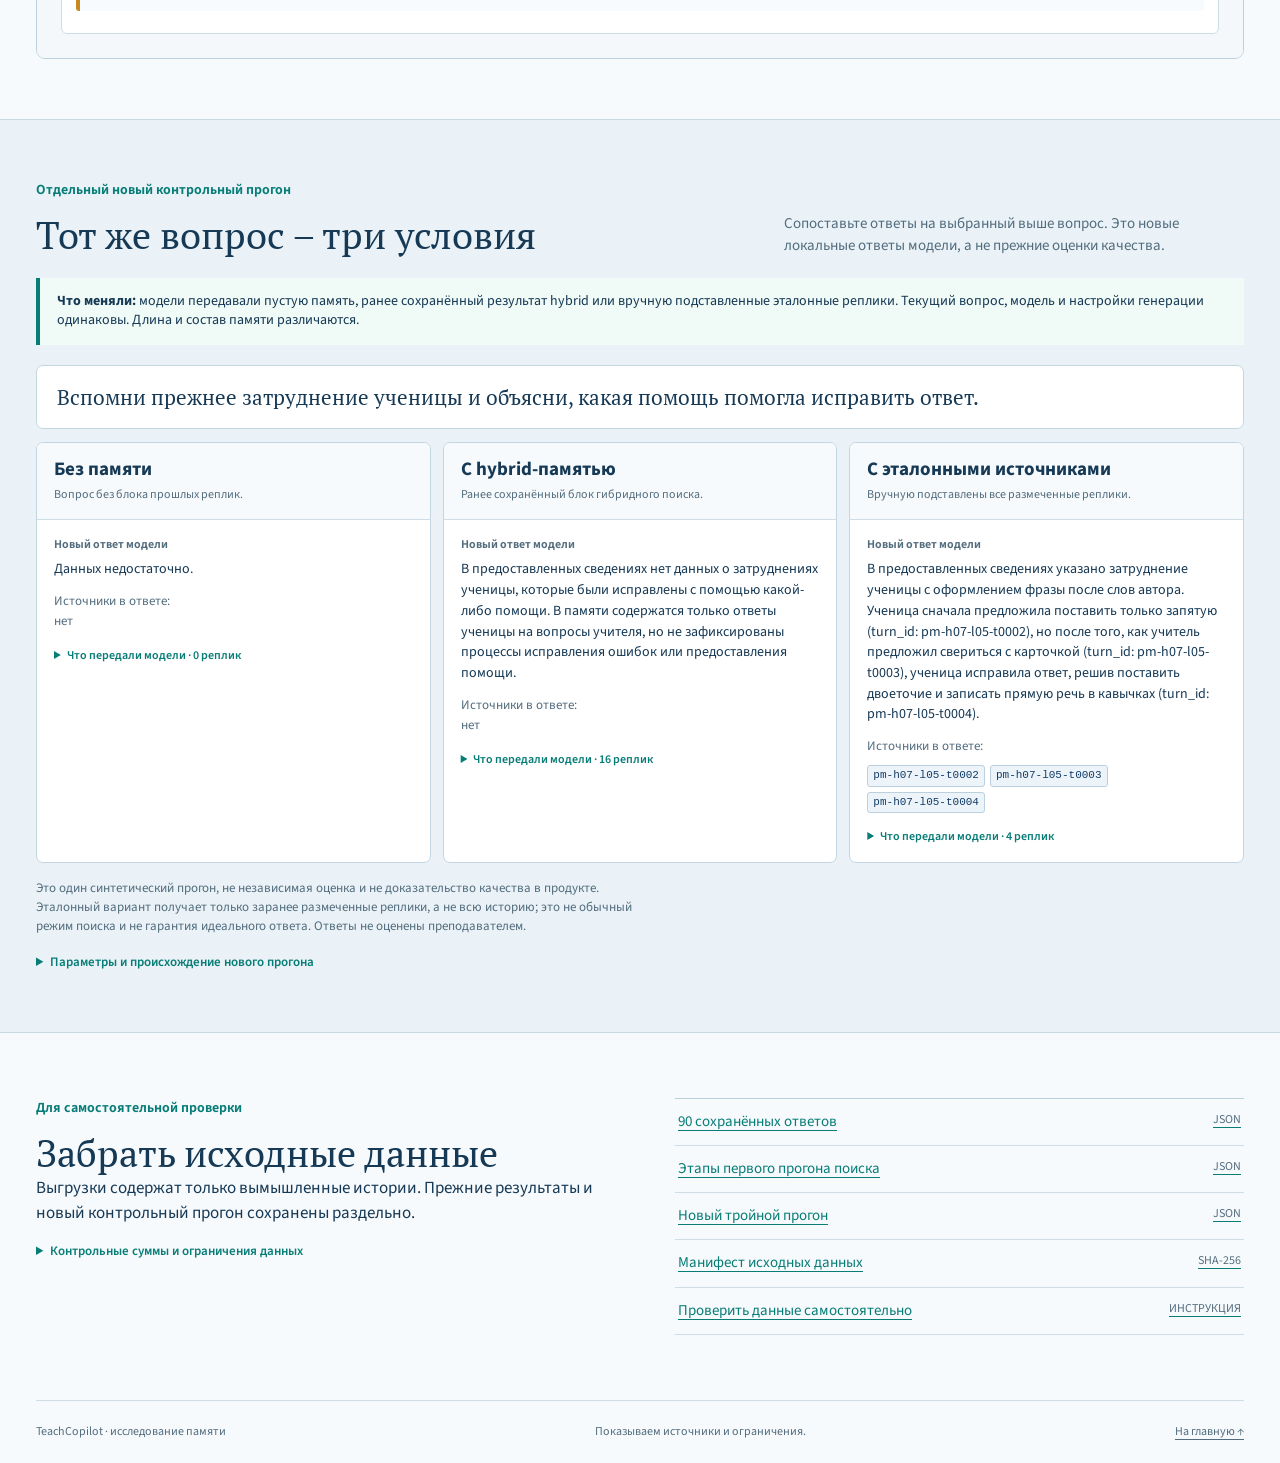
==== commit 5aac628c: "Clarify experiment limits and local memory safeguards" ====
--- a/memory-errors/index.html
+++ b/memory-errors/index.html
@@ -16,7 +16,7 @@
   <a class="skip" href="#case-select">Перейти к разбору</a>
   <header class="topbar wrap"><a class="brand" href="../"><span class="logo" aria-hidden="true">✳</span><span>TeachCopilot<small>Персональная память</small></span></a><nav aria-label="Навигация"><a href="../">Исследование</a><a href="../memory-lab/">Попробовать поиск</a><a href="#downloads">Данные</a></nav></header>
   <main>
-    <section class="hero wrap"><div><p class="kicker">Открытый разбор эксперимента</p><h1>Где память ошибается</h1><p class="lead">От вопроса до ответа – с исходными репликами, сохранёнными этапами поиска и возможностью проверить каждый результат.</p><a class="primary-link" href="#cases">Выбрать случай <span aria-hidden="true">↓</span></a></div><aside class="hero-note"><strong>Честные границы</strong><p>Здесь только синтетические истории. Это реальные сохранённые прогоны эксперимента, но не проверка качества на детях и не подключение к действующей «Алёне».</p><p>Оценки ответов автоматические. Найденная реплика и ссылка в ответе не доказывают, что модель действительно использовала их правильно.</p></aside></section>
+    <section class="hero wrap"><div><p class="kicker">Открытый разбор эксперимента</p><h1>Где память ошибается</h1><p class="lead">От вопроса до ответа – с исходными репликами, сохранёнными этапами поиска и возможностью проверить каждый результат.</p><a class="primary-link" href="#cases">Выбрать случай <span aria-hidden="true">↓</span></a></div><aside class="hero-note"><strong>Честные границы</strong><p>Здесь только синтетические истории. Это реальные сохранённые прогоны эксперимента, но не проверка качества на детях и не подключение к действующей «Алёне».</p><p>Оценки ответов автоматические. Найденная реплика и ссылка в ответе не доказывают, что модель действительно использовала их правильно.</p><p><strong>Оцененный hybrid – не тот поиск, который сейчас работает в «Алёне».</strong> В эксперименте использовались структурированные фрагменты занятий, лексический запрос по правилам PostgreSQL и чередование результатов двух поисков. Поиск по всей переписке ребёнка в приложении устроен иначе: он основан на векторной близости с небольшой лексической поправкой и датовым фильтром. Его отдельно с другими способами не сравнивали.</p><p>Выборка мала: 18 вопросов на режим, из них только 10 различают способы. Векторный и комбинированный режимы дали одинаковые вердикты на всех 18 вопросах, поэтому эти данные не показывают преимущества hybrid над векторным поиском. Отличие от лексического режима заметно, но он сильно зависит от строгого запроса «все слова сразу».</p></aside></section>
     <section class="numbers wrap" aria-labelledby="numbers-title"><div class="section-head"><div><p class="kicker">Что именно измерено</p><h2 id="numbers-title">Одна история – несколько проверок</h2></div><label for="metric-mode">Режим поиска<select id="metric-mode"></select></label></div><p class="intro">Все карточки ниже пересчитаны из 90 сохранённых ответов. Выберите режим, чтобы увидеть его результаты, формулы и случаи за каждым числом.</p><div id="metric-cards" class="metric-grid" aria-live="polite"></div><p class="metric-note">Источник – три синтетические истории и 18 вопросов на режим. Эталон – размеченные реплики исследования. Новая оценка автоматическая и не является оценкой преподавателя.</p><details class="metric-rows"><summary>Открыть строки за выбранным числом</summary><div id="metric-detail"><p>Выберите «Показать случаи» в карточке.</p></div></details></section>
     <section id="cases" class="cases wrap" aria-labelledby="cases-title"><div class="section-head"><div><p class="kicker">От общего числа к доказательству</p><h2 id="cases-title">Разобрать конкретный случай</h2></div><p>Здесь есть успешные, спорные и неудачные ответы. Метки оценки не заменяют чтение исходного диалога.</p></div><div class="case-picks" aria-label="Примеры для начала"><button type="button" data-pick="pm-h07-q01">Не нашли ошибку</button><button type="button" data-pick="pm-h07-q02">Нашли, но ответ неполный</button><button type="button" data-pick="pm-h08-q05">Уверенный неверный вывод</button><button type="button" data-pick="pm-h07-q03">Удачный пример</button><button type="button" data-pick="pm-h07-q06">Данных нет</button></div><div class="selectors"><label>Вопрос<select id="case-select"></select></label><label>Режим поиска<select id="case-mode"></select></label></div><div id="case-view" aria-live="polite"></div></section>
     <section id="controlled" class="controlled" aria-labelledby="controlled-title"><div class="wrap"><div class="section-head"><div><p class="kicker">Отдельный новый контрольный прогон</p><h2 id="controlled-title">Тот же вопрос – три условия</h2></div><p>Сопоставьте ответы на выбранный выше вопрос. Это новые локальные ответы модели, а не прежние оценки качества.</p></div><div class="control-explainer"><strong>Что меняли:</strong> модели передавали пустую память, ранее сохранённый результат hybrid или вручную подставленные эталонные реплики. Текущий вопрос, модель и настройки генерации одинаковы. Длина и состав памяти различаются.</div><div id="control-question" class="control-question"></div><div id="control-cards" class="control-cards" aria-live="polite"></div><p class="controlled-caveat">Это один синтетический прогон, не независимая оценка и не доказательство качества в продукте. Эталонный вариант получает только заранее размеченные реплики, а не всю историю; это не обычный режим поиска и не гарантия идеального ответа. Ответы не оценены преподавателем.</p><details class="run-meta"><summary>Параметры и происхождение нового прогона</summary><div id="control-meta"></div></details></div></section>
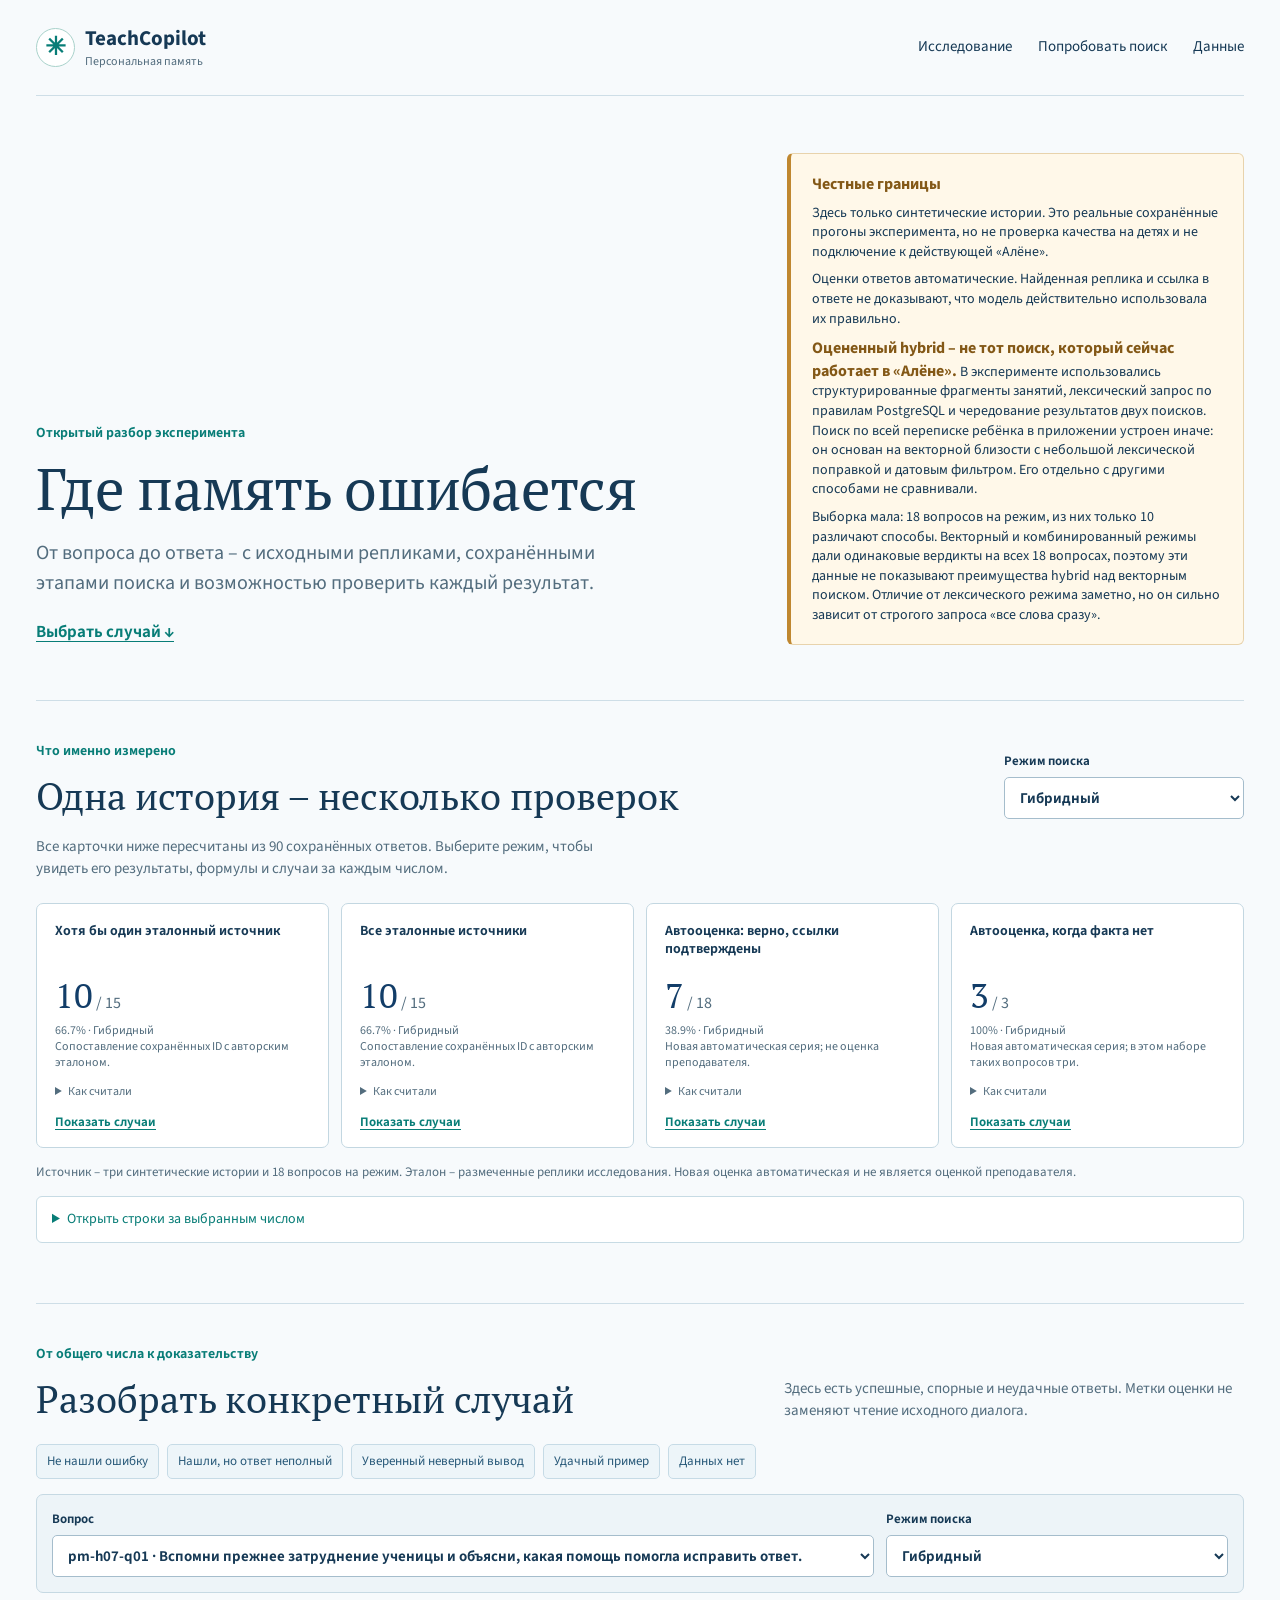
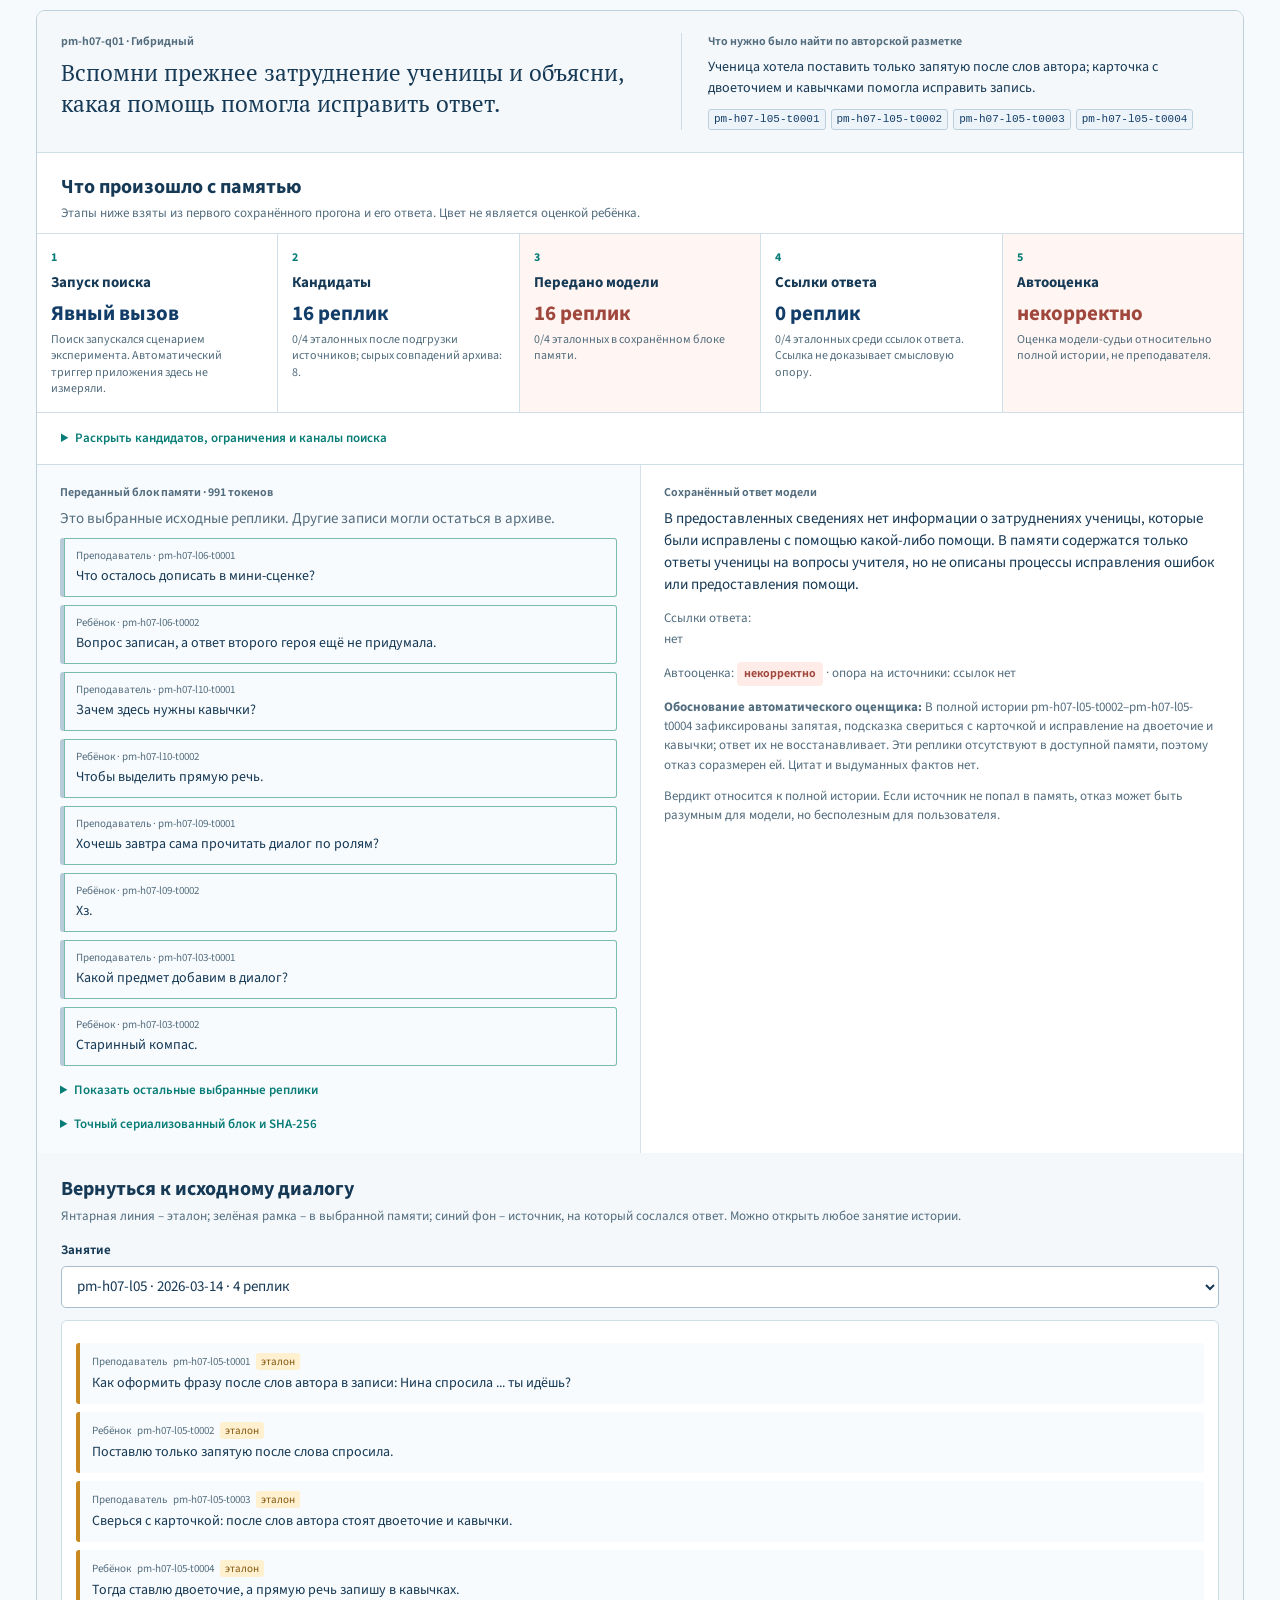
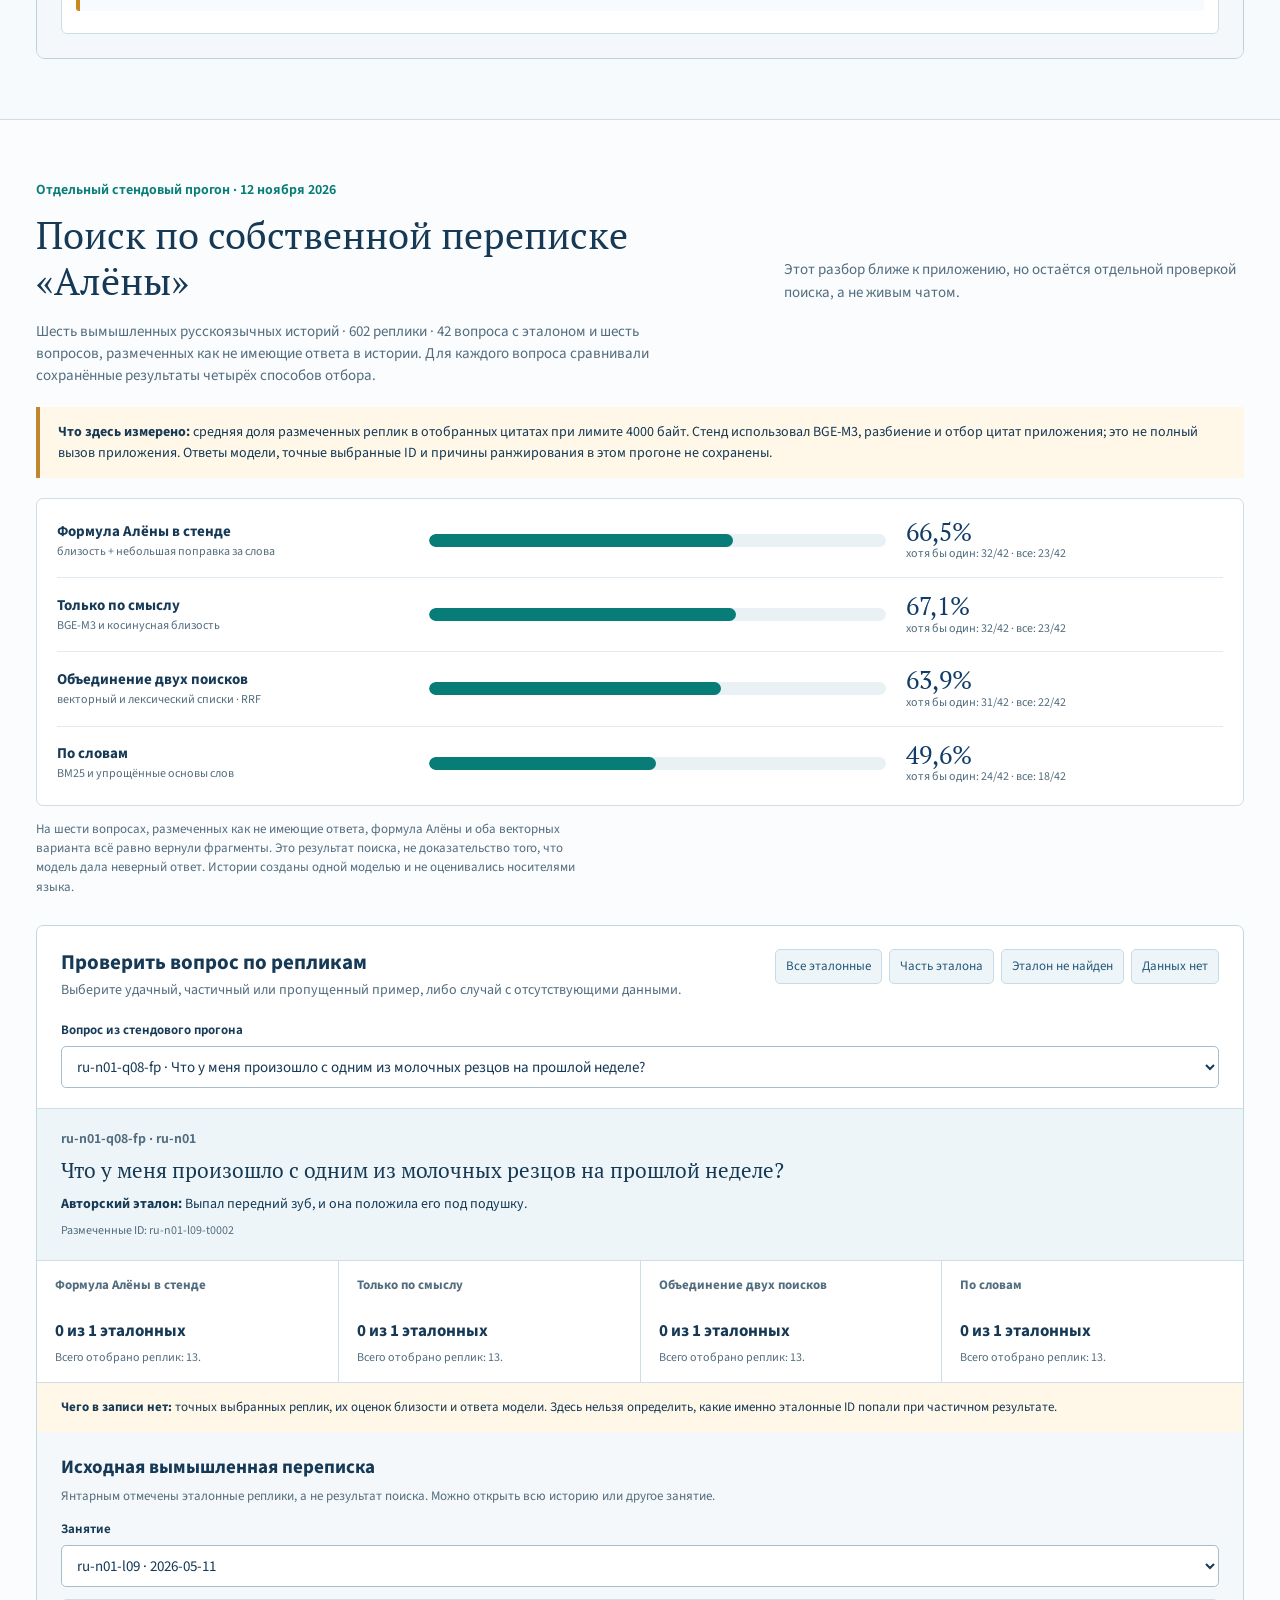
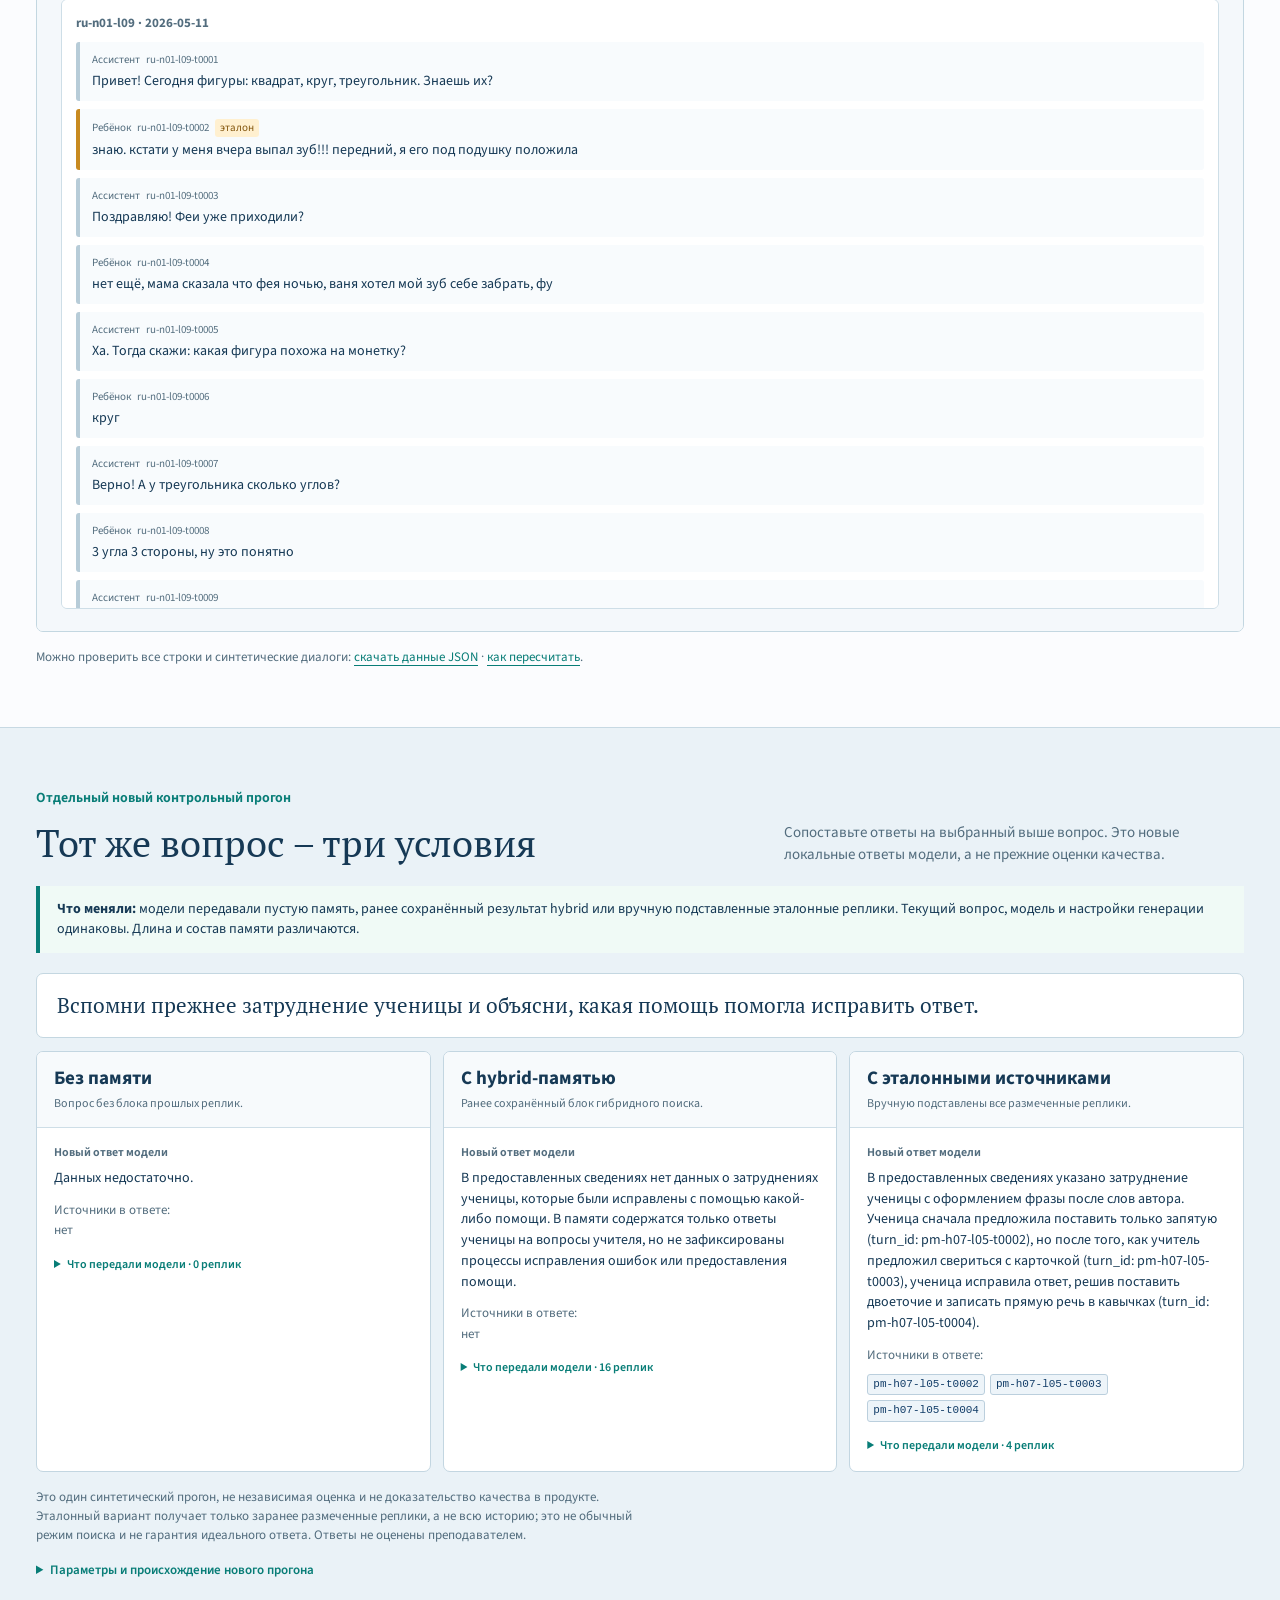
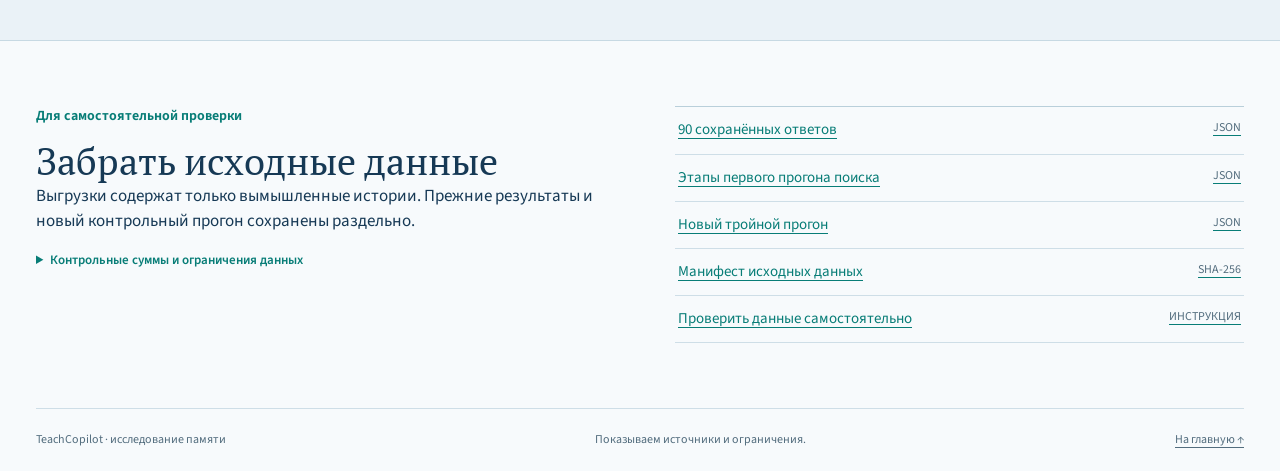
==== commit bf0b58ad: "Add own-history retrieval stand with honest limits Publish the saved 12 November retrieval run on th" ====
--- a/memory-errors/index.html
+++ b/memory-errors/index.html
@@ -6,11 +6,13 @@
   <meta name="theme-color" content="#123d68">
   <meta name="description" content="Разбор ошибок памяти TeachCopilot: исходные реплики, сохранённые этапы поиска и сравнение контекстов.">
   <title>Где память ошибается · TeachCopilot</title>
-  <link rel="stylesheet" href="styles.css">
+  <link rel="stylesheet" href="styles.css?v=own-history-20261113">
   <script defer src="../data/audit-data.js"></script>
   <script defer src="../data/saved-retrieval-trace.js"></script>
   <script defer src="../data/controlled-comparison.js"></script>
+  <script defer src="../data/own-history-eval.js"></script>
   <script defer src="app.js"></script>
+  <script defer src="own-history.js?v=own-history-20261113"></script>
 </head>
 <body>
   <a class="skip" href="#case-select">Перейти к разбору</a>
@@ -19,6 +21,17 @@
     <section class="hero wrap"><div><p class="kicker">Открытый разбор эксперимента</p><h1>Где память ошибается</h1><p class="lead">От вопроса до ответа – с исходными репликами, сохранёнными этапами поиска и возможностью проверить каждый результат.</p><a class="primary-link" href="#cases">Выбрать случай <span aria-hidden="true">↓</span></a></div><aside class="hero-note"><strong>Честные границы</strong><p>Здесь только синтетические истории. Это реальные сохранённые прогоны эксперимента, но не проверка качества на детях и не подключение к действующей «Алёне».</p><p>Оценки ответов автоматические. Найденная реплика и ссылка в ответе не доказывают, что модель действительно использовала их правильно.</p><p><strong>Оцененный hybrid – не тот поиск, который сейчас работает в «Алёне».</strong> В эксперименте использовались структурированные фрагменты занятий, лексический запрос по правилам PostgreSQL и чередование результатов двух поисков. Поиск по всей переписке ребёнка в приложении устроен иначе: он основан на векторной близости с небольшой лексической поправкой и датовым фильтром. Его отдельно с другими способами не сравнивали.</p><p>Выборка мала: 18 вопросов на режим, из них только 10 различают способы. Векторный и комбинированный режимы дали одинаковые вердикты на всех 18 вопросах, поэтому эти данные не показывают преимущества hybrid над векторным поиском. Отличие от лексического режима заметно, но он сильно зависит от строгого запроса «все слова сразу».</p></aside></section>
     <section class="numbers wrap" aria-labelledby="numbers-title"><div class="section-head"><div><p class="kicker">Что именно измерено</p><h2 id="numbers-title">Одна история – несколько проверок</h2></div><label for="metric-mode">Режим поиска<select id="metric-mode"></select></label></div><p class="intro">Все карточки ниже пересчитаны из 90 сохранённых ответов. Выберите режим, чтобы увидеть его результаты, формулы и случаи за каждым числом.</p><div id="metric-cards" class="metric-grid" aria-live="polite"></div><p class="metric-note">Источник – три синтетические истории и 18 вопросов на режим. Эталон – размеченные реплики исследования. Новая оценка автоматическая и не является оценкой преподавателя.</p><details class="metric-rows"><summary>Открыть строки за выбранным числом</summary><div id="metric-detail"><p>Выберите «Показать случаи» в карточке.</p></div></details></section>
     <section id="cases" class="cases wrap" aria-labelledby="cases-title"><div class="section-head"><div><p class="kicker">От общего числа к доказательству</p><h2 id="cases-title">Разобрать конкретный случай</h2></div><p>Здесь есть успешные, спорные и неудачные ответы. Метки оценки не заменяют чтение исходного диалога.</p></div><div class="case-picks" aria-label="Примеры для начала"><button type="button" data-pick="pm-h07-q01">Не нашли ошибку</button><button type="button" data-pick="pm-h07-q02">Нашли, но ответ неполный</button><button type="button" data-pick="pm-h08-q05">Уверенный неверный вывод</button><button type="button" data-pick="pm-h07-q03">Удачный пример</button><button type="button" data-pick="pm-h07-q06">Данных нет</button></div><div class="selectors"><label>Вопрос<select id="case-select"></select></label><label>Режим поиска<select id="case-mode"></select></label></div><div id="case-view" aria-live="polite"></div></section>
+    <section id="own-history" class="own-eval" aria-labelledby="own-eval-title"><div class="wrap">
+      <div class="section-head"><div><p class="kicker">Отдельный стендовый прогон · 12 ноября 2026</p><h2 id="own-eval-title">Поиск по собственной переписке «Алёны»</h2></div><p>Этот разбор ближе к приложению, но остаётся отдельной проверкой поиска, а не живым чатом.</p></div>
+      <p class="own-intro">Шесть вымышленных русскоязычных историй · 602 реплики · 42 вопроса с эталоном и шесть вопросов, размеченных как не имеющие ответа в истории. Для каждого вопроса сравнивали сохранённые результаты четырёх способов отбора.</p>
+      <div class="own-warning"><strong>Что здесь измерено:</strong> средняя доля размеченных реплик в отобранных цитатах при лимите 4000 байт. Стенд использовал BGE-M3, разбиение и отбор цитат приложения; это не полный вызов приложения. Ответы модели, точные выбранные ID и причины ранжирования в этом прогоне не сохранены.</div>
+      <div id="own-eval-bars" class="own-bars" aria-live="polite"><p>Загружаем сохранённые результаты…</p></div>
+      <p class="own-note">На шести вопросах, размеченных как не имеющие ответа, формула Алёны и оба векторных варианта всё равно вернули фрагменты. Это результат поиска, не доказательство того, что модель дала неверный ответ. Истории созданы одной моделью и не оценивались носителями языка.</p>
+      <div class="own-case-shell"><div class="own-case-head"><div><h3>Проверить вопрос по репликам</h3><p>Выберите удачный, частичный или пропущенный пример, либо случай с отсутствующими данными.</p></div><div class="own-picks" aria-label="Примеры из сохранённого прогона"><button type="button" data-own-pick="ru-n01-q01-fp">Все эталонные</button><button type="button" data-own-pick="ru-n01-q03-fp">Часть эталона</button><button type="button" data-own-pick="ru-n01-q08-fp">Эталон не найден</button><button type="button" data-own-pick="ru-n01-q07-fp">Данных нет</button></div></div>
+        <label class="own-question-label" for="own-question">Вопрос из стендового прогона</label><select id="own-question"></select><div id="own-case" aria-live="polite"></div>
+      </div>
+      <p class="own-download">Можно проверить все строки и синтетические диалоги: <a href="../data/own-history-eval.json" download>скачать данные JSON</a> · <a href="../reproducibility/README.md">как пересчитать</a>.</p>
+    </div></section>
     <section id="controlled" class="controlled" aria-labelledby="controlled-title"><div class="wrap"><div class="section-head"><div><p class="kicker">Отдельный новый контрольный прогон</p><h2 id="controlled-title">Тот же вопрос – три условия</h2></div><p>Сопоставьте ответы на выбранный выше вопрос. Это новые локальные ответы модели, а не прежние оценки качества.</p></div><div class="control-explainer"><strong>Что меняли:</strong> модели передавали пустую память, ранее сохранённый результат hybrid или вручную подставленные эталонные реплики. Текущий вопрос, модель и настройки генерации одинаковы. Длина и состав памяти различаются.</div><div id="control-question" class="control-question"></div><div id="control-cards" class="control-cards" aria-live="polite"></div><p class="controlled-caveat">Это один синтетический прогон, не независимая оценка и не доказательство качества в продукте. Эталонный вариант получает только заранее размеченные реплики, а не всю историю; это не обычный режим поиска и не гарантия идеального ответа. Ответы не оценены преподавателем.</p><details class="run-meta"><summary>Параметры и происхождение нового прогона</summary><div id="control-meta"></div></details></div></section>
     <section id="downloads" class="downloads wrap" aria-labelledby="downloads-title"><div><p class="kicker">Для самостоятельной проверки</p><h2 id="downloads-title">Забрать исходные данные</h2><p>Выгрузки содержат только вымышленные истории. Прежние результаты и новый контрольный прогон сохранены раздельно.</p><details class="run-meta"><summary>Контрольные суммы и ограничения данных</summary><div id="provenance"></div></details></div><div class="download-links"><a href="../data/audit-data.json" download>90 сохранённых ответов <span>JSON</span></a><a href="../data/saved-retrieval-trace.json" download>Этапы первого прогона поиска <span>JSON</span></a><a href="../data/controlled-comparison.json" download>Новый тройной прогон <span>JSON</span></a><a href="../data/audit-manifest.json" download>Манифест исходных данных <span>SHA-256</span></a><a href="../reproducibility/README.md">Проверить данные самостоятельно <span>ИНСТРУКЦИЯ</span></a></div></section>
   </main>
--- a/memory-errors/styles.css
+++ b/memory-errors/styles.css
@@ -4,3 +4,16 @@
 @media(max-width:1050px){.wrap{width:calc(100% - 48px)}.hero{gap:35px}.metric-grid{grid-template-columns:repeat(2,1fr)}.trace-flow{grid-template-columns:repeat(3,1fr)}.control-cards{grid-template-columns:1fr}.downloads{gap:30px}}
 @media(max-width:700px){.wrap{width:calc(100% - 28px)}.topbar{height:78px}.brand{font-size:19px}.topbar nav{gap:13px;font-size:13px}.topbar nav a:first-child{display:none}.hero{grid-template-columns:1fr;gap:23px;padding-top:35px;padding-bottom:38px}h1{font-size:39px}.lead{font-size:17px}.section-head{align-items:start;flex-direction:column;gap:14px}.section-head label{width:100%}.numbers,.cases{padding-top:32px;padding-bottom:43px}.metric-grid{gap:8px}.metric{padding:14px 12px}.metric .metric-name{font-size:13px;min-height:50px}.metric .metric-value{font-size:29px}.selectors{grid-template-columns:1fr}.question-block{grid-template-columns:1fr;padding:18px;gap:16px}.question-block>div+div{border-left:0;border-top:1px solid var(--line);padding:15px 0 0}.question-block h3{font-size:21px}.trace-title{padding:18px 17px 10px}.trace-flow{grid-template-columns:1fr}.trace-step{padding:12px 17px}.trace-step .step-number{display:inline;margin-right:8px}.trace-step h4{display:inline}.trace-step .step-main{margin-top:5px;font-size:18px}.trace-details{padding:15px 17px}.trace-columns{grid-template-columns:1fr}.answer-area{grid-template-columns:1fr}.answer-area>article{padding:17px}.history-area{padding:17px}.controlled{padding:42px 0}.control-question{font-size:18px}.downloads{padding:45px 0;grid-template-columns:1fr;gap:20px}.footer span:nth-child(2){display:none}.metric-table{min-width:550px}}
 @media(prefers-reduced-motion:reduce){html{scroll-behavior:auto}}
+
+.own-eval{padding:60px 0;background:#fbfcfe;border-top:1px solid var(--line)}
+.own-intro,.own-note,.own-download{color:var(--muted);font-size:15px;max-width:95ch}
+.own-warning{margin:20px 0;padding:15px 18px;background:#fff8e9;border-left:4px solid #bf8730;font-size:14px;line-height:1.45}
+.own-bars{padding:5px 20px;background:#fff;border:1px solid var(--line);border-radius:7px}
+.own-bar-row{display:grid;grid-template-columns:minmax(200px,1fr) minmax(150px,1.3fr) minmax(180px,.9fr);align-items:center;gap:20px;padding:14px 0}
+.own-bar-row+.own-bar-row{border-top:1px solid #e0eaf0}.own-method strong,.own-method span,.own-bar-number strong,.own-bar-number span{display:block}.own-method strong{font-size:15px}.own-method span,.own-bar-number span{font-size:12px;color:var(--muted)}
+.own-bar-track{height:13px;background:#eaf1f5;border-radius:8px;overflow:hidden}.own-bar-fill{height:100%;background:var(--teal);border-radius:8px}.own-bar-number strong{font:25px/1.1 PTSerif,serif;color:var(--blue)}.own-note{margin-top:14px;font-size:13px}
+.own-case-shell{margin-top:28px;background:#fff;border:1px solid #c3d7e1;border-radius:7px;overflow:hidden}.own-case-head{display:flex;justify-content:space-between;align-items:start;gap:24px;padding:23px 24px 0}.own-case-head p{color:var(--muted);font-size:14px;margin-top:5px}.own-picks{display:flex;flex-wrap:wrap;gap:7px;justify-content:flex-end}.own-picks button{background:#edf5f9;border:1px solid #c6dbe6;border-radius:5px;padding:7px 10px;color:#285979;font-size:13px}.own-picks button:hover{border-color:var(--teal)}
+.own-question-label{display:block;margin:20px 24px 6px;font-size:13px;font-weight:650}.own-case-shell>select{display:block;width:calc(100% - 48px);margin:0 24px 20px}.own-case-question{padding:20px 24px;background:#edf5f9;border-top:1px solid var(--line)}.own-case-question h4{font:21px/1.35 PTSerif,serif;margin:5px 0 10px}.own-case-question p{font-size:14px}.own-case-question .own-gold-ids{font-size:12px;color:var(--muted);margin-top:7px;overflow-wrap:anywhere}
+.own-results{display:grid;grid-template-columns:repeat(4,minmax(0,1fr));gap:1px;background:var(--line);border-block:1px solid var(--line)}.own-results article{padding:16px 18px;background:#fff}.own-results h4{font-size:13px;line-height:1.3;min-height:34px;color:var(--muted)}.own-results strong{display:block;font-size:17px;margin-top:8px}.own-results p{font-size:12px;color:var(--muted);margin-top:5px}.own-trace-limit{padding:15px 24px;background:#fff8e9;font-size:13px;line-height:1.4}.own-dialogue{padding:22px 24px;background:#f4f8fb}.own-dialogue>h4{font-size:19px}.own-dialogue>p{font-size:13px;color:var(--muted);margin-top:5px}.own-dialogue label{display:block;font-size:13px;font-weight:650;margin:14px 0 6px}.own-dialogue select{width:100%}.own-turns{max-height:610px;overflow:auto;margin-top:12px;padding:14px;background:#fff;border:1px solid var(--line);border-radius:6px}.own-lesson+.own-lesson{margin-top:23px}.own-lesson>h4{font-size:13px;color:var(--muted);margin:0 0 9px}.own-download{margin-top:16px;font-size:13px}.own-download a{color:var(--teal)}
+@media(max-width:1050px){.own-bar-row{grid-template-columns:minmax(175px,1fr) minmax(100px,1fr) minmax(155px,.8fr);gap:12px}.own-case-head{flex-direction:column}.own-picks{justify-content:flex-start}.own-results{grid-template-columns:repeat(2,minmax(0,1fr))}}
+@media(max-width:700px){.own-eval{padding:42px 0}.own-bars{padding:3px 14px}.own-bar-row{grid-template-columns:1fr auto;gap:8px 12px}.own-bar-track{grid-column:1 / -1;grid-row:2}.own-bar-number{text-align:right}.own-bar-number span{font-size:11px}.own-case-head{padding:18px 17px 0}.own-question-label{margin-inline:17px}.own-case-shell>select{width:calc(100% - 34px);margin-inline:17px}.own-case-question,.own-dialogue{padding:17px}.own-results article{padding:14px}.own-trace-limit{padding:14px 17px}.own-intro{font-size:14px}}
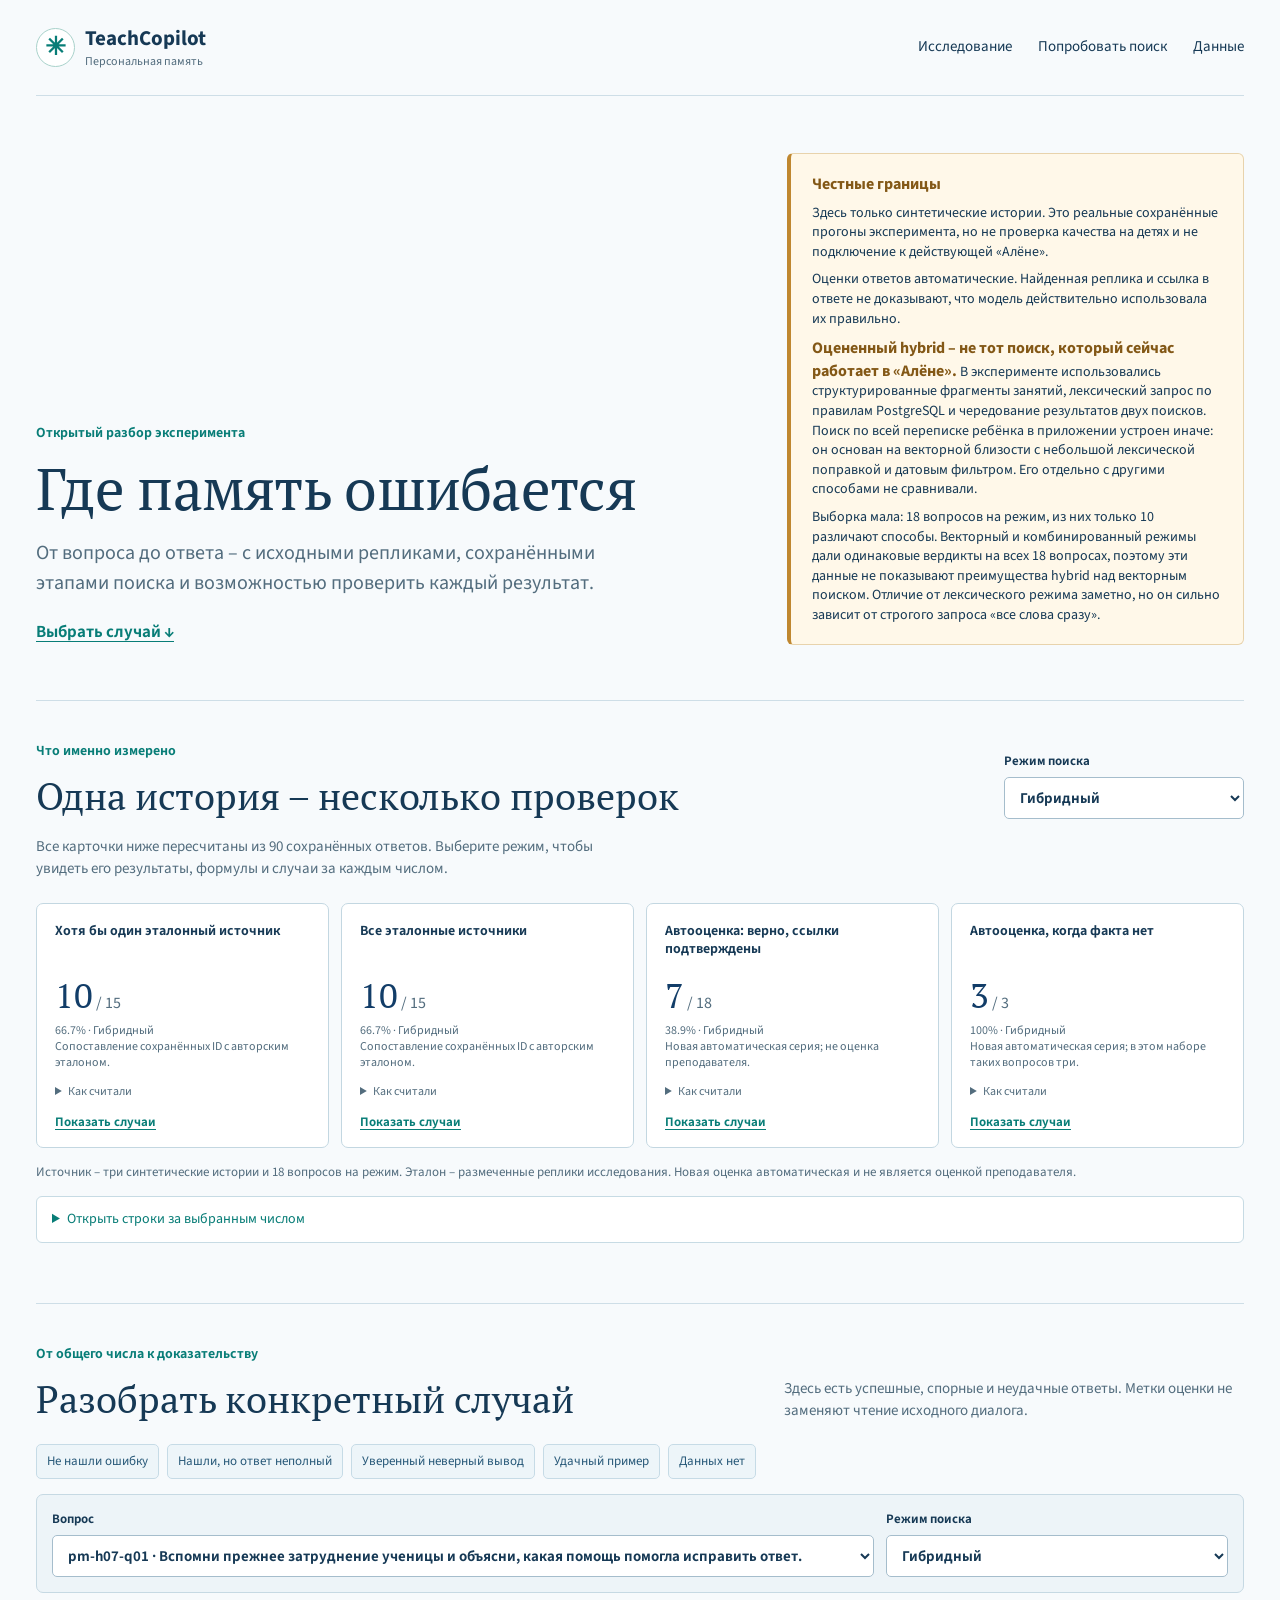
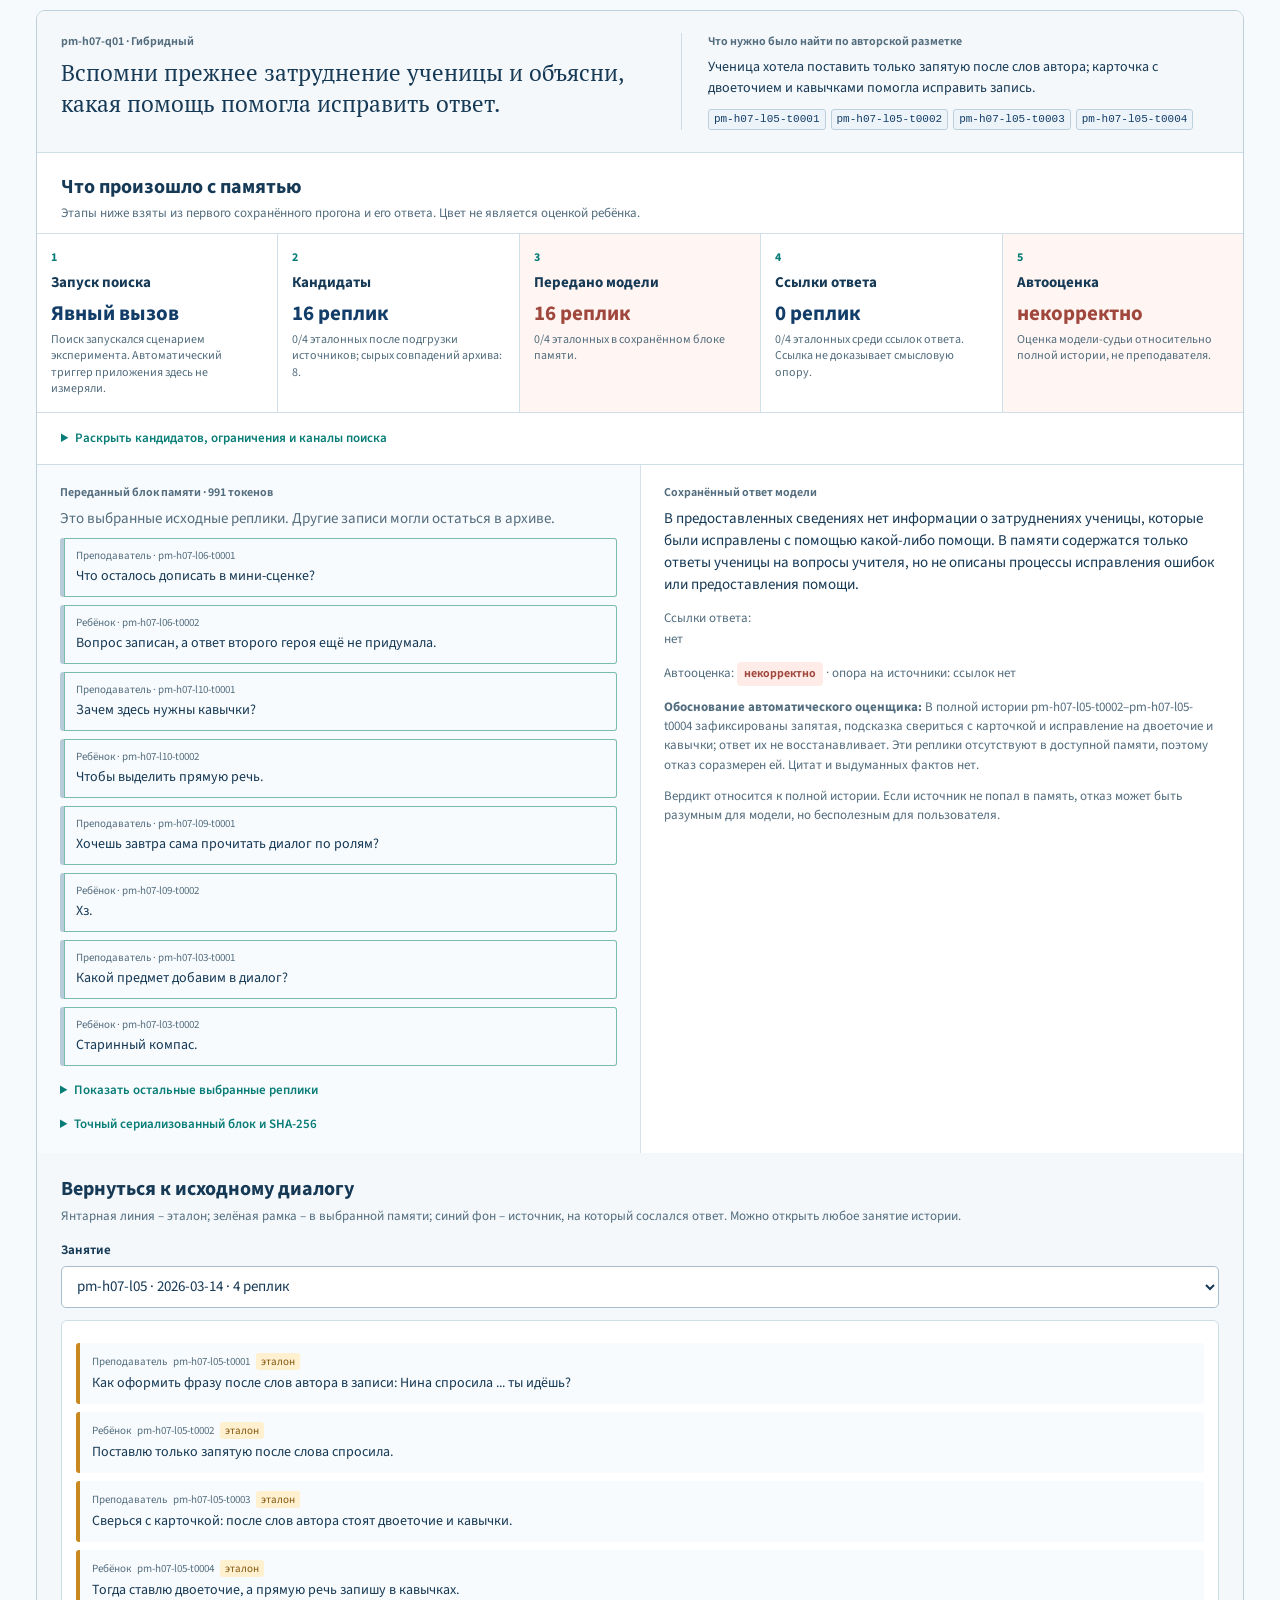
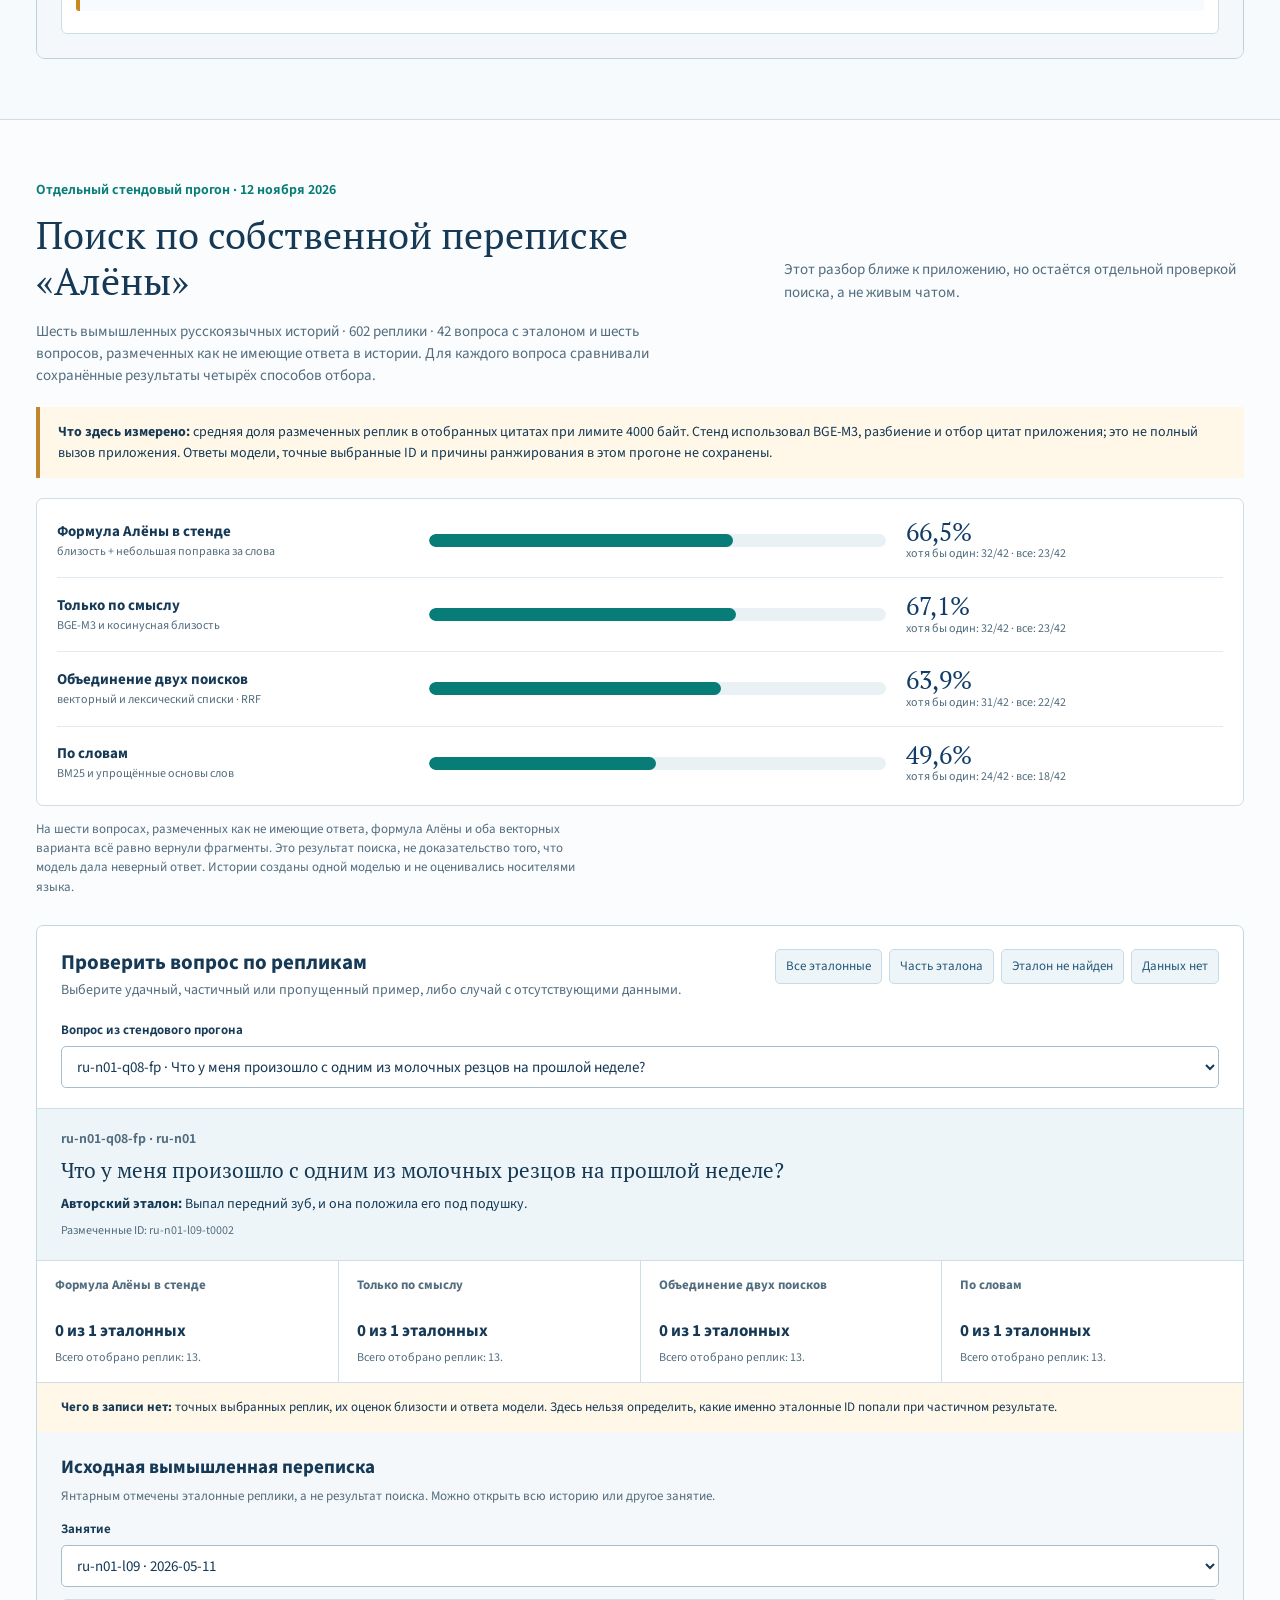
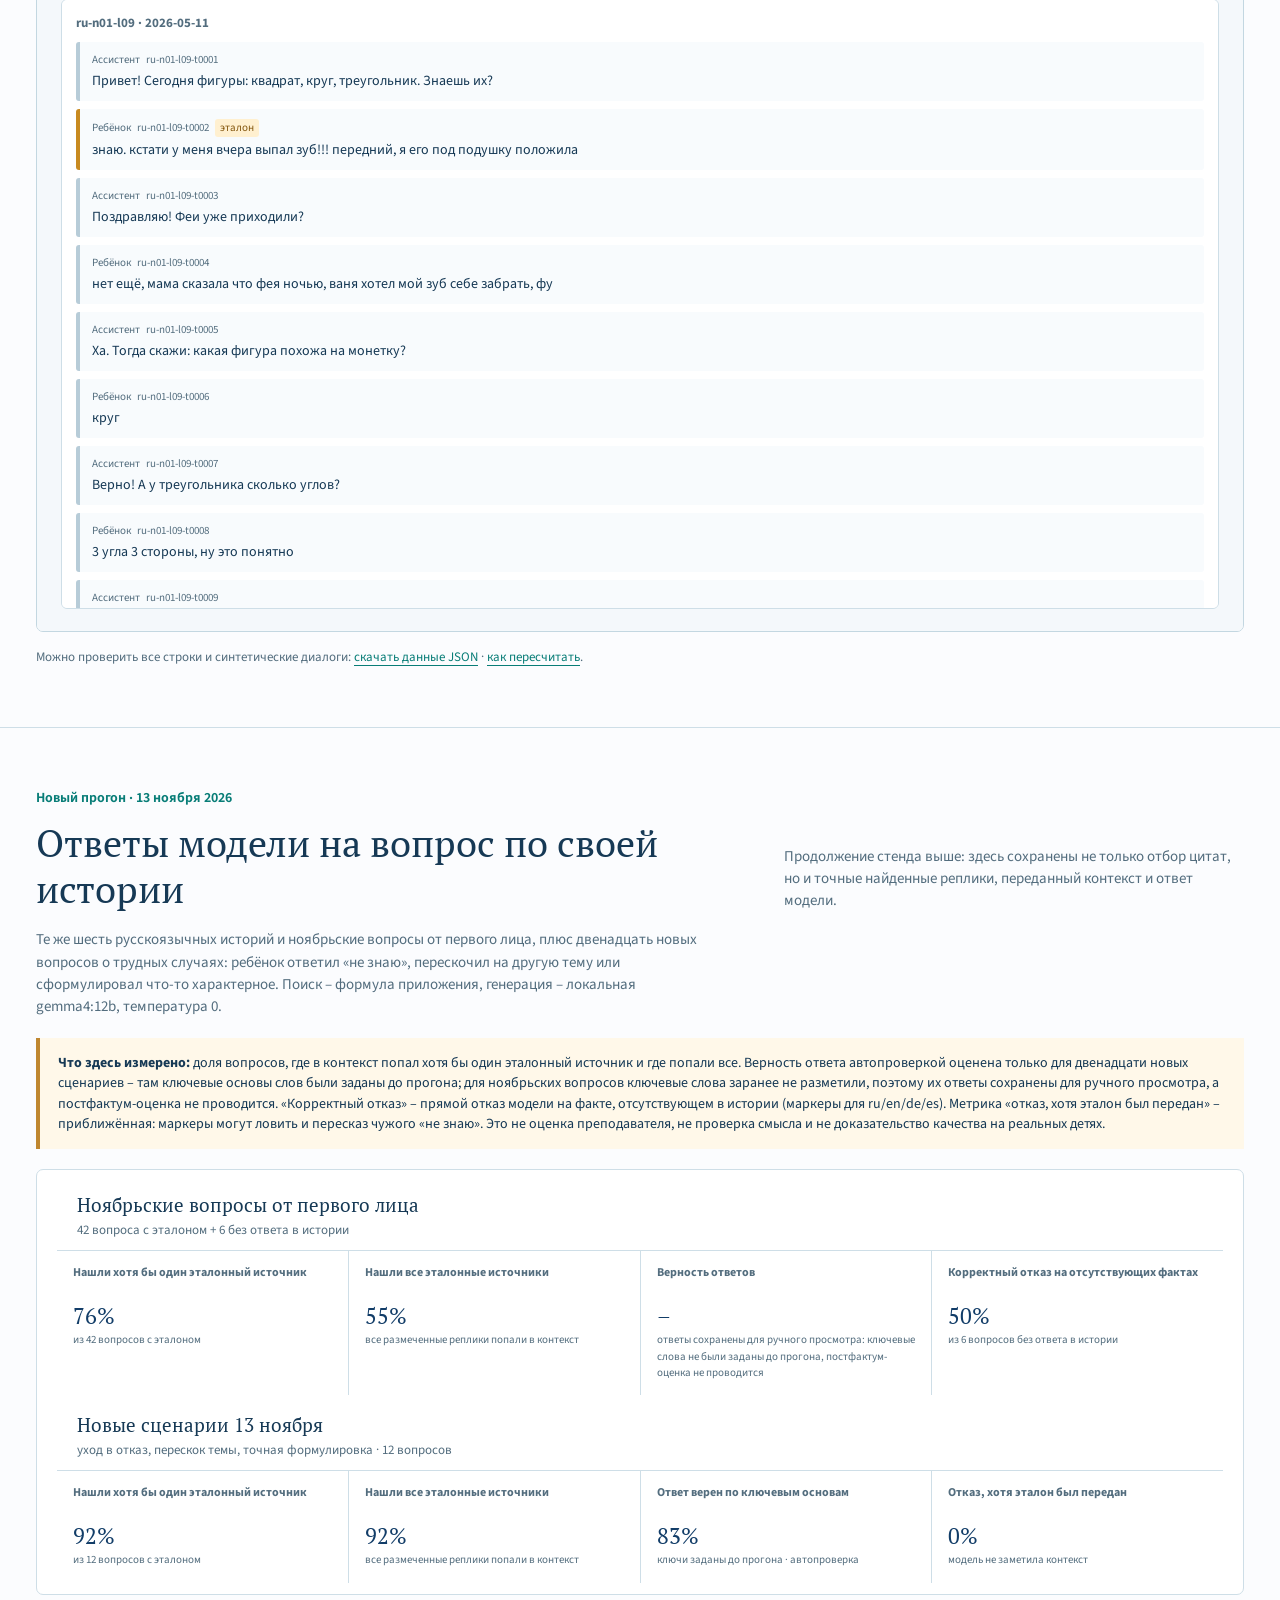
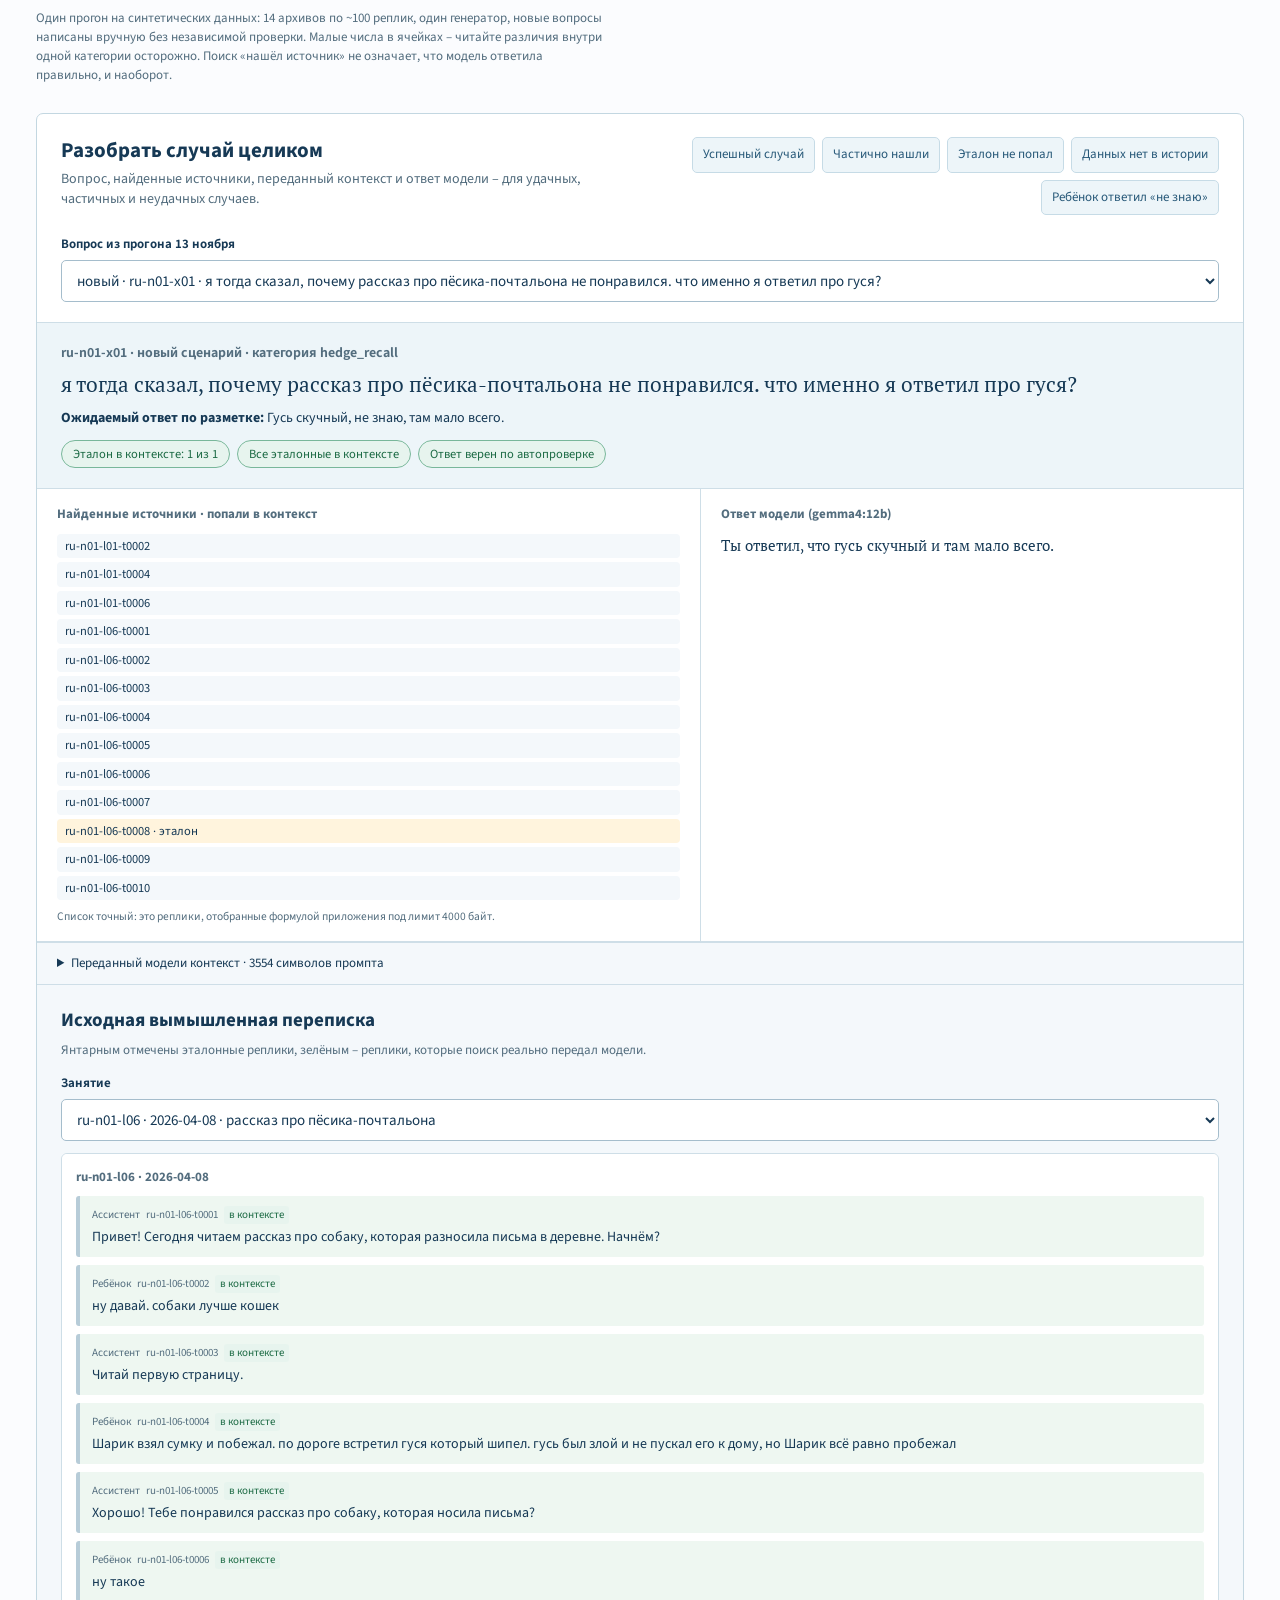
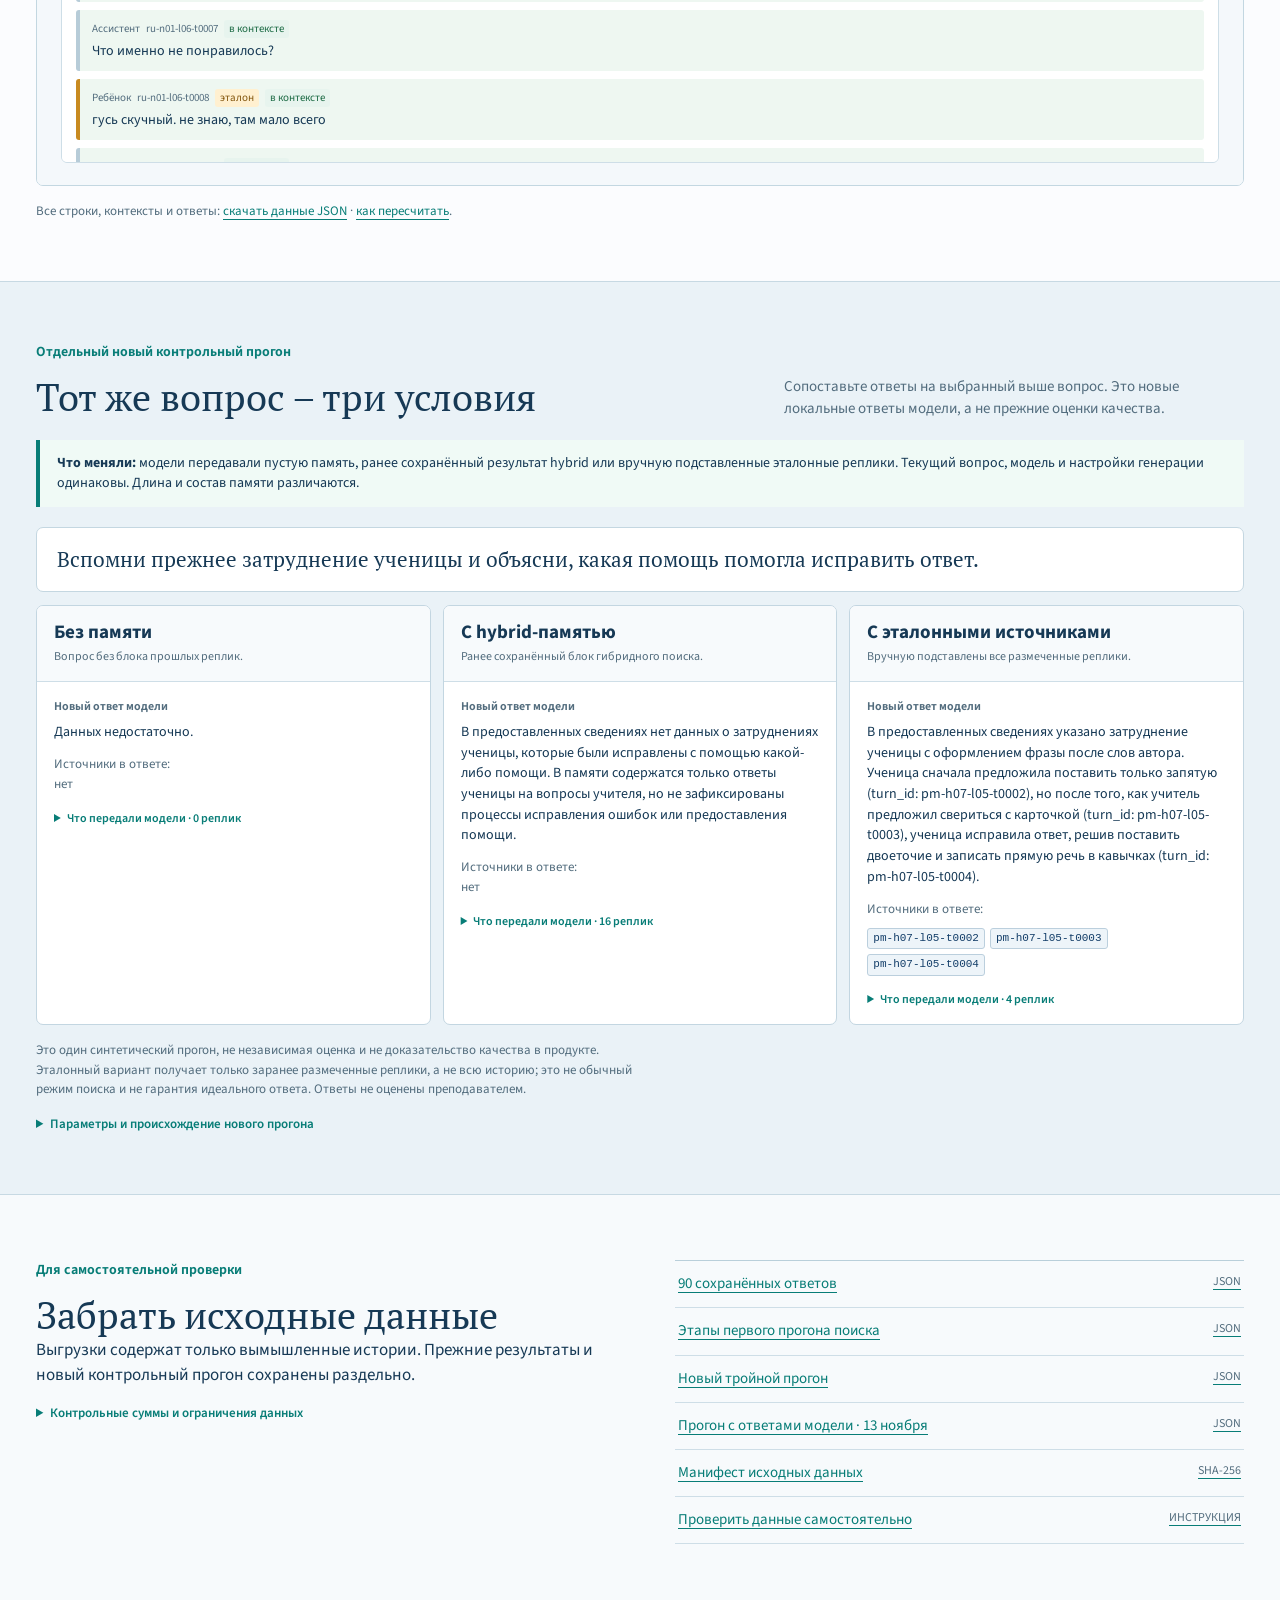
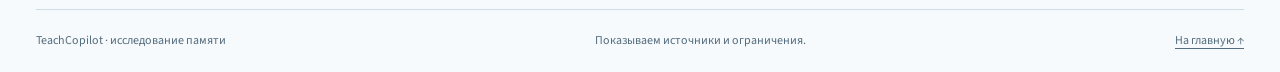
==== commit 50099bfc: "Add answer-level eval: saved contexts and model answers Publish the 13 November run on the same six " ====
--- a/memory-errors/index.html
+++ b/memory-errors/index.html
@@ -13,6 +13,8 @@
   <script defer src="../data/own-history-eval.js"></script>
   <script defer src="app.js"></script>
   <script defer src="own-history.js?v=own-history-20261113"></script>
+  <script defer src="../data/answer-eval-20261113.js"></script>
+  <script defer src="own-answer.js?v=own-answer-20261113"></script>
 </head>
 <body>
   <a class="skip" href="#case-select">Перейти к разбору</a>
@@ -32,8 +34,19 @@
       </div>
       <p class="own-download">Можно проверить все строки и синтетические диалоги: <a href="../data/own-history-eval.json" download>скачать данные JSON</a> · <a href="../reproducibility/README.md">как пересчитать</a>.</p>
     </div></section>
+    <section id="own-answer" class="own-eval" aria-labelledby="own-answer-title"><div class="wrap">
+      <div class="section-head"><div><p class="kicker">Новый прогон · 13 ноября 2026</p><h2 id="own-answer-title">Ответы модели на вопрос по своей истории</h2></div><p>Продолжение стенда выше: здесь сохранены не только отбор цитат, но и точные найденные реплики, переданный контекст и ответ модели.</p></div>
+      <p class="own-intro">Те же шесть русскоязычных историй и ноябрьские вопросы от первого лица, плюс двенадцать новых вопросов о трудных случаях: ребёнок ответил «не знаю», перескочил на другую тему или сформулировал что-то характерное. Поиск – формула приложения, генерация – локальная gemma4:12b, температура 0.</p>
+      <div class="own-warning"><strong>Что здесь измерено:</strong> доля вопросов, где в контекст попал хотя бы один эталонный источник и где попали все. Верность ответа автопроверкой оценена только для двенадцати новых сценариев – там ключевые основы слов были заданы до прогона; для ноябрьских вопросов ключевые слова заранее не разметили, поэтому их ответы сохранены для ручного просмотра, а постфактум-оценка не проводится. «Корректный отказ» – прямой отказ модели на факте, отсутствующем в истории (маркеры для ru/en/de/es). Метрика «отказ, хотя эталон был передан» – приближённая: маркеры могут ловить и пересказ чужого «не знаю». Это не оценка преподавателя, не проверка смысла и не доказательство качества на реальных детях.</div>
+      <div id="own-answer-bars" class="own-bars" aria-live="polite"><p>Загружаем сохранённые результаты…</p></div>
+      <p class="own-note">Один прогон на синтетических данных: 14 архивов по ~100 реплик, один генератор, новые вопросы написаны вручную без независимой проверки. Малые числа в ячейках – читайте различия внутри одной категории осторожно. Поиск «нашёл источник» не означает, что модель ответила правильно, и наоборот.</p>
+      <div class="own-case-shell"><div class="own-case-head"><div><h3>Разобрать случай целиком</h3><p>Вопрос, найденные источники, переданный контекст и ответ модели – для удачных, частичных и неудачных случаев.</p></div><div class="own-picks" aria-label="Примеры из прогона 13 ноября"><button type="button" data-own-answer-pick-preset="success">Успешный случай</button><button type="button" data-own-answer-pick-preset="partial">Частично нашли</button><button type="button" data-own-answer-pick-preset="miss">Эталон не попал</button><button type="button" data-own-answer-pick-preset="absent">Данных нет в истории</button><button type="button" data-own-answer-pick-preset="hedge">Ребёнок ответил «не знаю»</button></div></div>
+        <label class="own-question-label" for="own-answer-question">Вопрос из прогона 13 ноября</label><select id="own-answer-question"></select><div id="own-answer-case" aria-live="polite"></div>
+      </div>
+      <p class="own-download">Все строки, контексты и ответы: <a href="../data/answer-eval-20261113.json" download>скачать данные JSON</a> · <a href="../reproducibility/README.md">как пересчитать</a>.</p>
+    </div></section>
     <section id="controlled" class="controlled" aria-labelledby="controlled-title"><div class="wrap"><div class="section-head"><div><p class="kicker">Отдельный новый контрольный прогон</p><h2 id="controlled-title">Тот же вопрос – три условия</h2></div><p>Сопоставьте ответы на выбранный выше вопрос. Это новые локальные ответы модели, а не прежние оценки качества.</p></div><div class="control-explainer"><strong>Что меняли:</strong> модели передавали пустую память, ранее сохранённый результат hybrid или вручную подставленные эталонные реплики. Текущий вопрос, модель и настройки генерации одинаковы. Длина и состав памяти различаются.</div><div id="control-question" class="control-question"></div><div id="control-cards" class="control-cards" aria-live="polite"></div><p class="controlled-caveat">Это один синтетический прогон, не независимая оценка и не доказательство качества в продукте. Эталонный вариант получает только заранее размеченные реплики, а не всю историю; это не обычный режим поиска и не гарантия идеального ответа. Ответы не оценены преподавателем.</p><details class="run-meta"><summary>Параметры и происхождение нового прогона</summary><div id="control-meta"></div></details></div></section>
-    <section id="downloads" class="downloads wrap" aria-labelledby="downloads-title"><div><p class="kicker">Для самостоятельной проверки</p><h2 id="downloads-title">Забрать исходные данные</h2><p>Выгрузки содержат только вымышленные истории. Прежние результаты и новый контрольный прогон сохранены раздельно.</p><details class="run-meta"><summary>Контрольные суммы и ограничения данных</summary><div id="provenance"></div></details></div><div class="download-links"><a href="../data/audit-data.json" download>90 сохранённых ответов <span>JSON</span></a><a href="../data/saved-retrieval-trace.json" download>Этапы первого прогона поиска <span>JSON</span></a><a href="../data/controlled-comparison.json" download>Новый тройной прогон <span>JSON</span></a><a href="../data/audit-manifest.json" download>Манифест исходных данных <span>SHA-256</span></a><a href="../reproducibility/README.md">Проверить данные самостоятельно <span>ИНСТРУКЦИЯ</span></a></div></section>
+    <section id="downloads" class="downloads wrap" aria-labelledby="downloads-title"><div><p class="kicker">Для самостоятельной проверки</p><h2 id="downloads-title">Забрать исходные данные</h2><p>Выгрузки содержат только вымышленные истории. Прежние результаты и новый контрольный прогон сохранены раздельно.</p><details class="run-meta"><summary>Контрольные суммы и ограничения данных</summary><div id="provenance"></div></details></div><div class="download-links"><a href="../data/audit-data.json" download>90 сохранённых ответов <span>JSON</span></a><a href="../data/saved-retrieval-trace.json" download>Этапы первого прогона поиска <span>JSON</span></a><a href="../data/controlled-comparison.json" download>Новый тройной прогон <span>JSON</span></a><a href="../data/answer-eval-20261113.json" download>Прогон с ответами модели · 13 ноября <span>JSON</span></a><a href="../data/audit-manifest.json" download>Манифест исходных данных <span>SHA-256</span></a><a href="../reproducibility/README.md">Проверить данные самостоятельно <span>ИНСТРУКЦИЯ</span></a></div></section>
   </main>
   <footer class="footer wrap"><span>TeachCopilot · исследование памяти</span><span>Показываем источники и ограничения.</span><a href="../">На главную ↑</a></footer>
 </body>
--- a/memory-errors/styles.css
+++ b/memory-errors/styles.css
@@ -17,3 +17,21 @@
 .own-results{display:grid;grid-template-columns:repeat(4,minmax(0,1fr));gap:1px;background:var(--line);border-block:1px solid var(--line)}.own-results article{padding:16px 18px;background:#fff}.own-results h4{font-size:13px;line-height:1.3;min-height:34px;color:var(--muted)}.own-results strong{display:block;font-size:17px;margin-top:8px}.own-results p{font-size:12px;color:var(--muted);margin-top:5px}.own-trace-limit{padding:15px 24px;background:#fff8e9;font-size:13px;line-height:1.4}.own-dialogue{padding:22px 24px;background:#f4f8fb}.own-dialogue>h4{font-size:19px}.own-dialogue>p{font-size:13px;color:var(--muted);margin-top:5px}.own-dialogue label{display:block;font-size:13px;font-weight:650;margin:14px 0 6px}.own-dialogue select{width:100%}.own-turns{max-height:610px;overflow:auto;margin-top:12px;padding:14px;background:#fff;border:1px solid var(--line);border-radius:6px}.own-lesson+.own-lesson{margin-top:23px}.own-lesson>h4{font-size:13px;color:var(--muted);margin:0 0 9px}.own-download{margin-top:16px;font-size:13px}.own-download a{color:var(--teal)}
 @media(max-width:1050px){.own-bar-row{grid-template-columns:minmax(175px,1fr) minmax(100px,1fr) minmax(155px,.8fr);gap:12px}.own-case-head{flex-direction:column}.own-picks{justify-content:flex-start}.own-results{grid-template-columns:repeat(2,minmax(0,1fr))}}
 @media(max-width:700px){.own-eval{padding:42px 0}.own-bars{padding:3px 14px}.own-bar-row{grid-template-columns:1fr auto;gap:8px 12px}.own-bar-track{grid-column:1 / -1;grid-row:2}.own-bar-number{text-align:right}.own-bar-number span{font-size:11px}.own-case-head{padding:18px 17px 0}.own-question-label{margin-inline:17px}.own-case-shell>select{width:calc(100% - 34px);margin-inline:17px}.own-case-question,.own-dialogue{padding:17px}.own-results article{padding:14px}.own-trace-limit{padding:14px 17px}.own-intro{font-size:14px}}
+.own-origin{margin:18px 20px 0}.own-origin h3{font:19px/1.3 PTSerif,serif;margin:0}.own-origin p{font-size:13px;color:var(--muted);margin:3px 0 10px}
+.own-metric-grid{display:grid;grid-template-columns:repeat(4,minmax(0,1fr));gap:1px;background:var(--line);border-top:1px solid var(--line);margin:0 0 6px}
+.own-metric{padding:14px 16px;background:#fff}.own-metric h4{font-size:12px;line-height:1.3;min-height:32px;color:var(--muted);margin:0}.own-metric strong{display:block;font:22px/1.1 PTSerif,serif;color:var(--blue);margin-top:7px}.own-metric p{font-size:11px;color:var(--muted);margin-top:4px}
+.own-chips{display:flex;flex-wrap:wrap;gap:7px;margin-top:11px}
+.own-chip{display:inline-block;border-radius:20px;padding:4px 11px;font-size:12.5px;border:1px solid #c6dbe6;background:#edf5f9;color:#285979}
+.own-chip.ok{background:#e7f4ee;border-color:#79b79a;color:#1d6b45}
+.own-chip.bad{background:#fbeeee;border-color:#c98a8a;color:#8f3030}
+.own-answer-columns{display:grid;grid-template-columns:1.1fr .9fr;gap:1px;background:var(--line);border-block:1px solid var(--line)}
+.own-answer-sources,.own-answer-model{padding:16px 20px;background:#fff}.own-answer-sources h4,.own-answer-model h4{font-size:13px;color:var(--muted);margin:0 0 9px}
+.own-quoted-ids{list-style:none;margin:0;padding:0;font-size:12.5px}.own-quoted-ids li{padding:3px 8px;border-radius:4px;background:#f4f8fb;margin-bottom:4px;overflow-wrap:anywhere}
+.own-quoted-ids li.is-gold{background:#fff4dd}
+.own-hint{font-size:11.5px;color:var(--muted);margin-top:8px}
+.own-answer-text{margin:0;font:15px/1.5 PTSerif,serif;white-space:pre-wrap}
+.own-packed{background:#f4f8fb;border-block:1px solid var(--line)}.own-packed summary{padding:11px 20px;font-size:13px;cursor:pointer}
+.own-packed pre{max-height:330px;overflow:auto;margin:0;padding:14px 20px;background:#fff;border-top:1px solid var(--line);font-size:11.5px;line-height:1.45;white-space:pre-wrap;overflow-wrap:anywhere}
+.turn.quoted{background:#eef7f1}
+.turn-mark.quoted-mark{background:#e7f4ee;color:#1d6b45}
+@media(max-width:1050px){.own-metric-grid{grid-template-columns:repeat(2,minmax(0,1fr))}.own-answer-columns{grid-template-columns:1fr}}
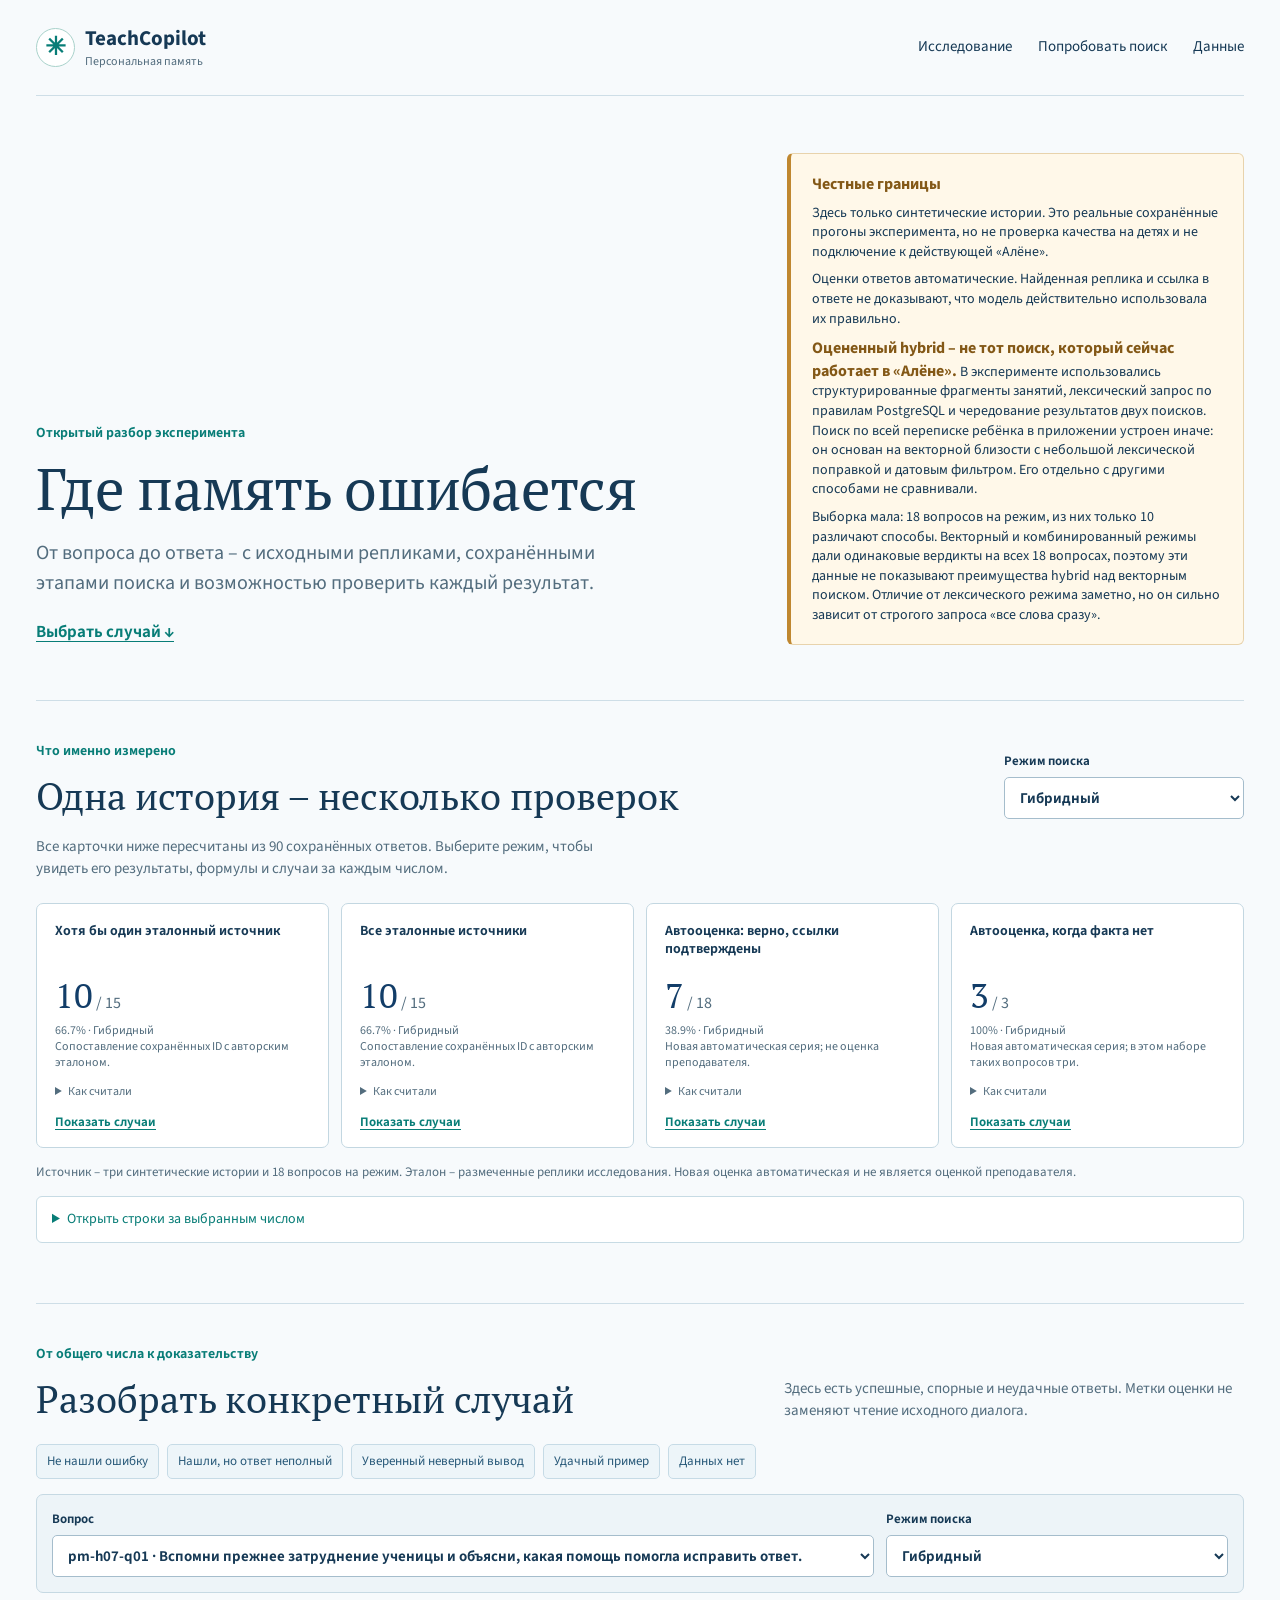
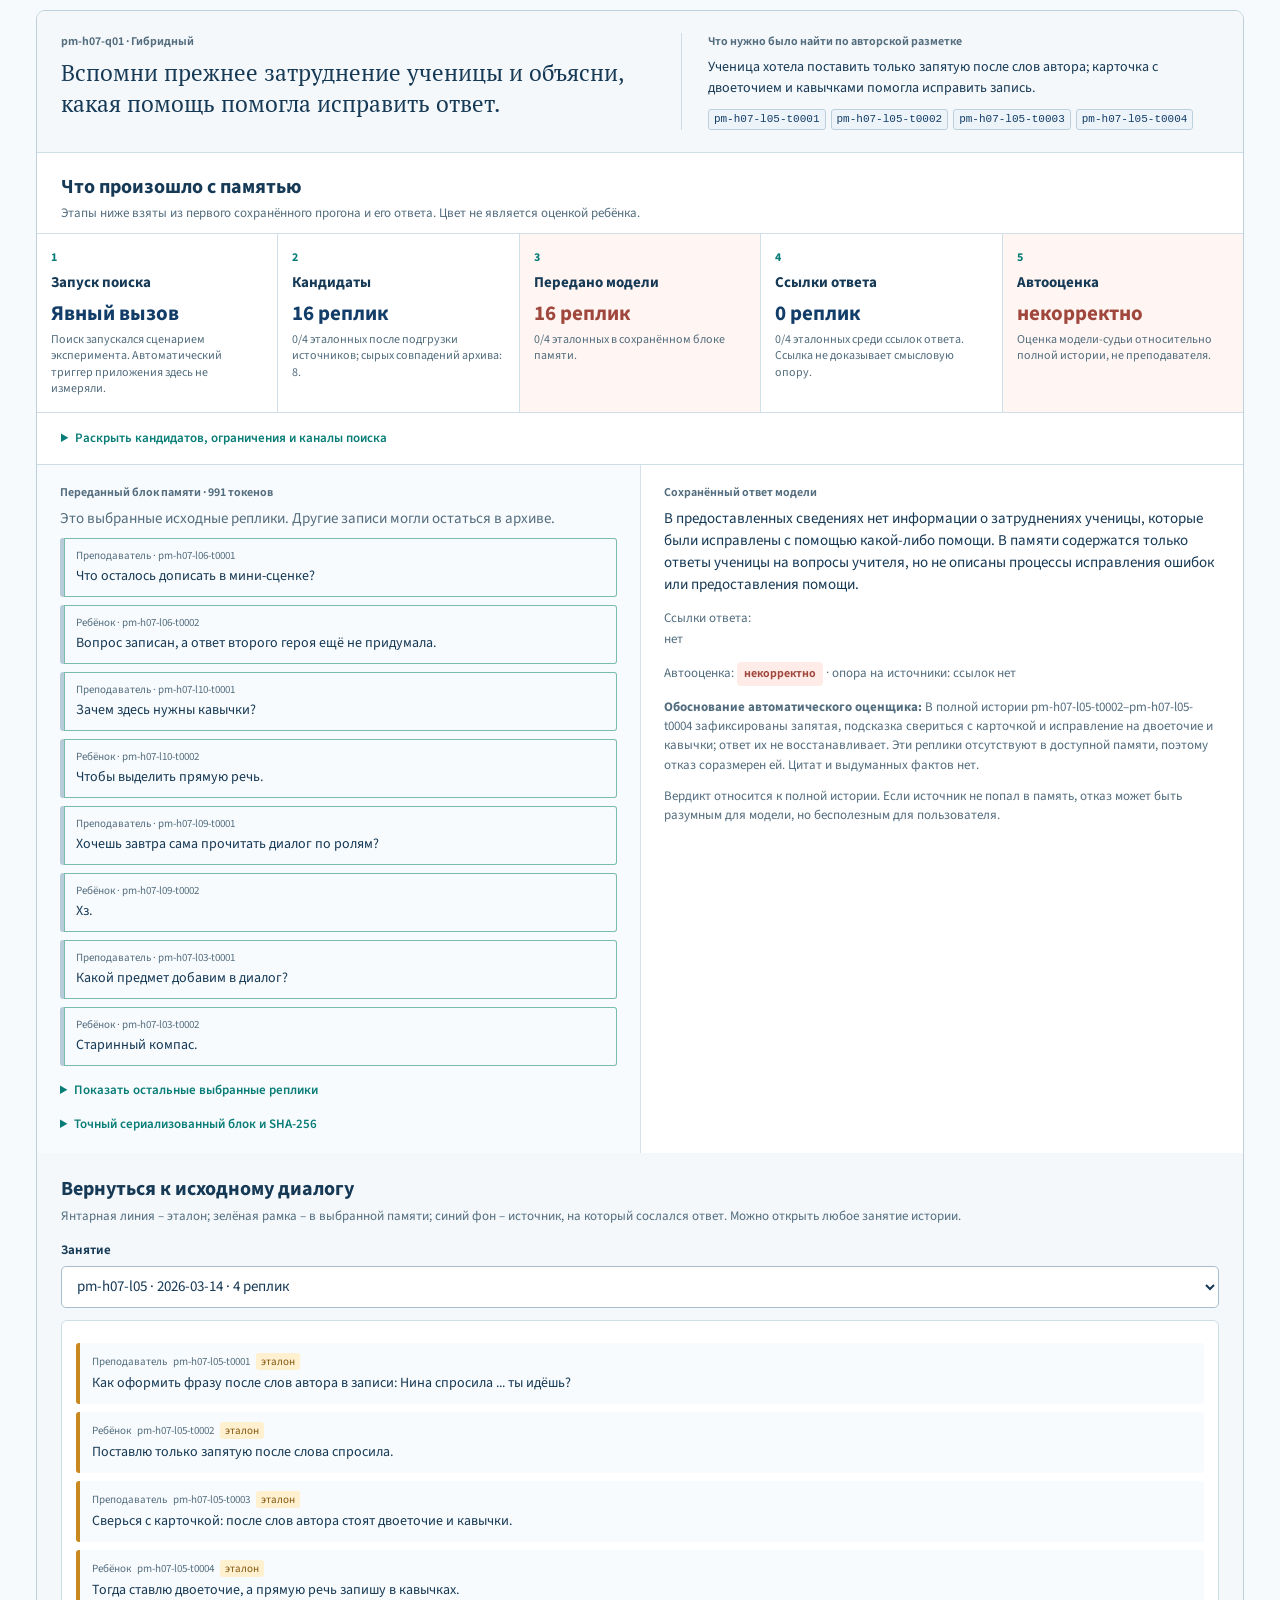
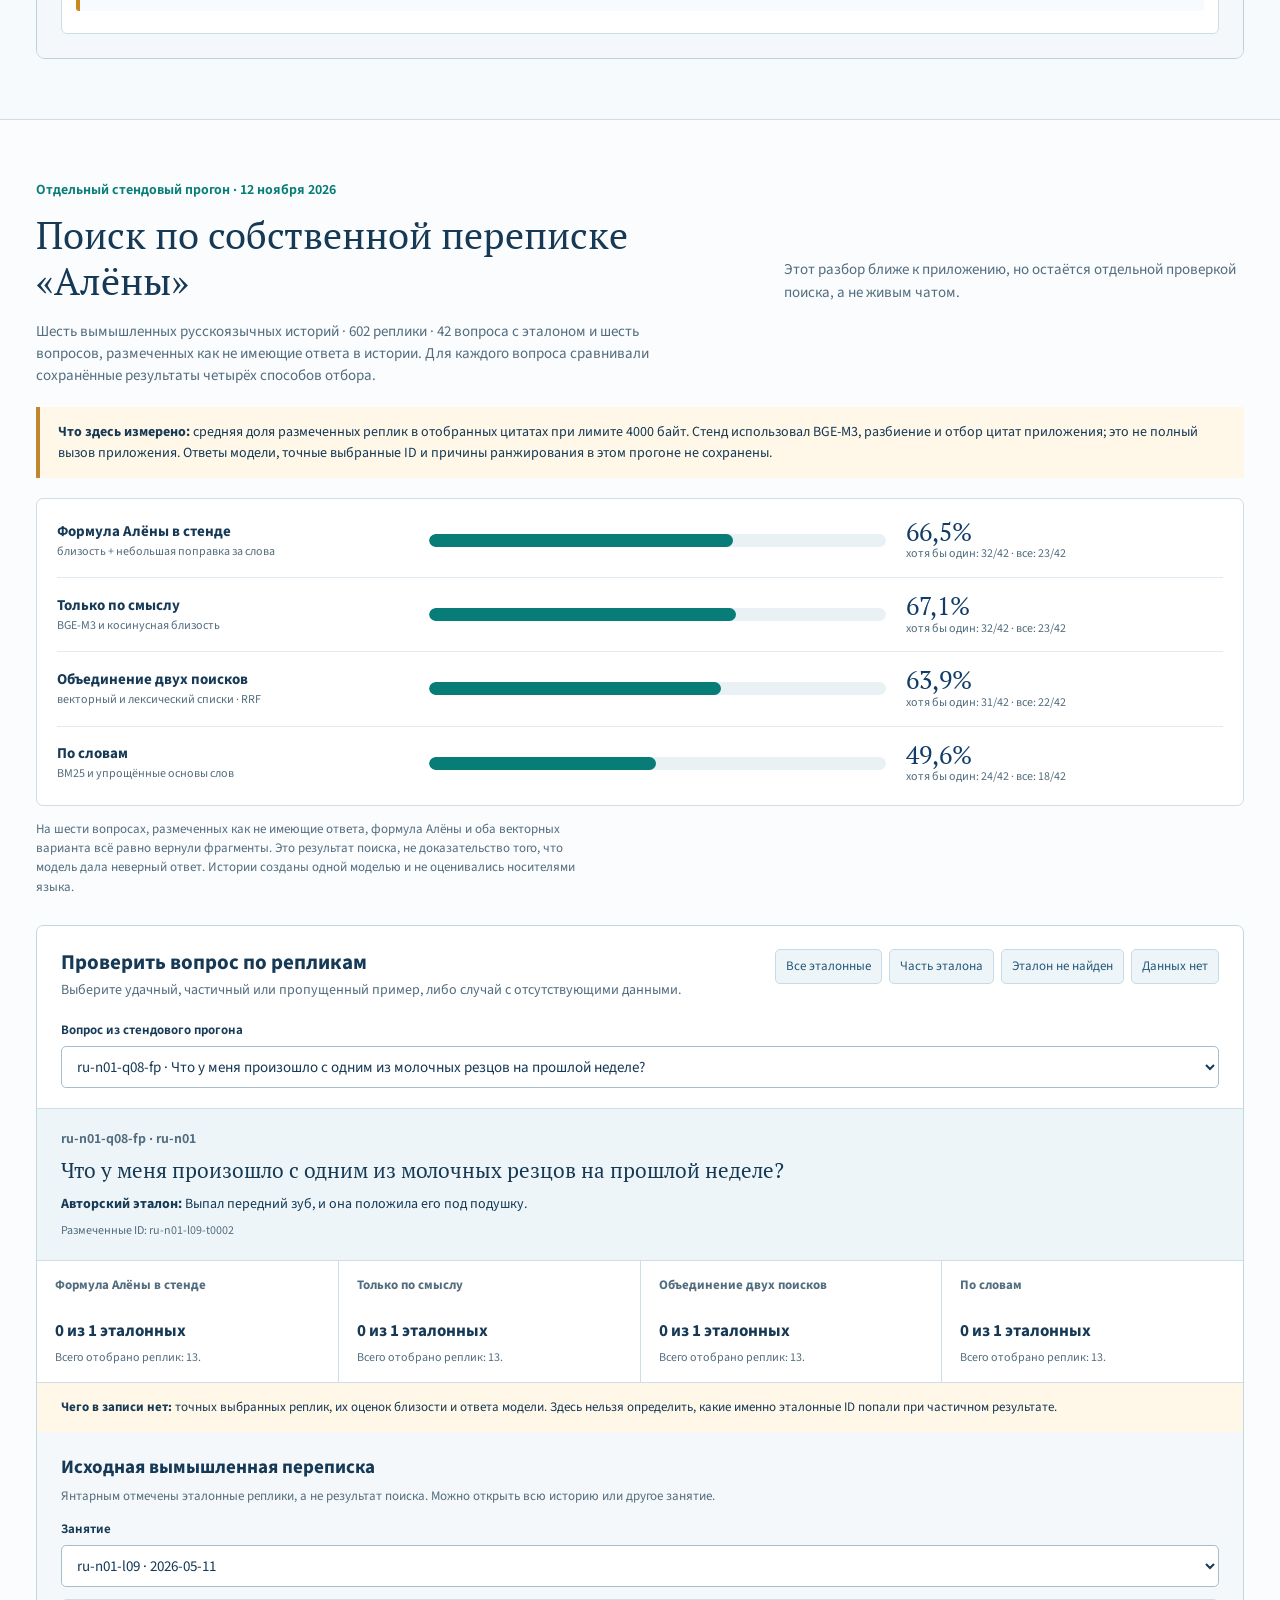
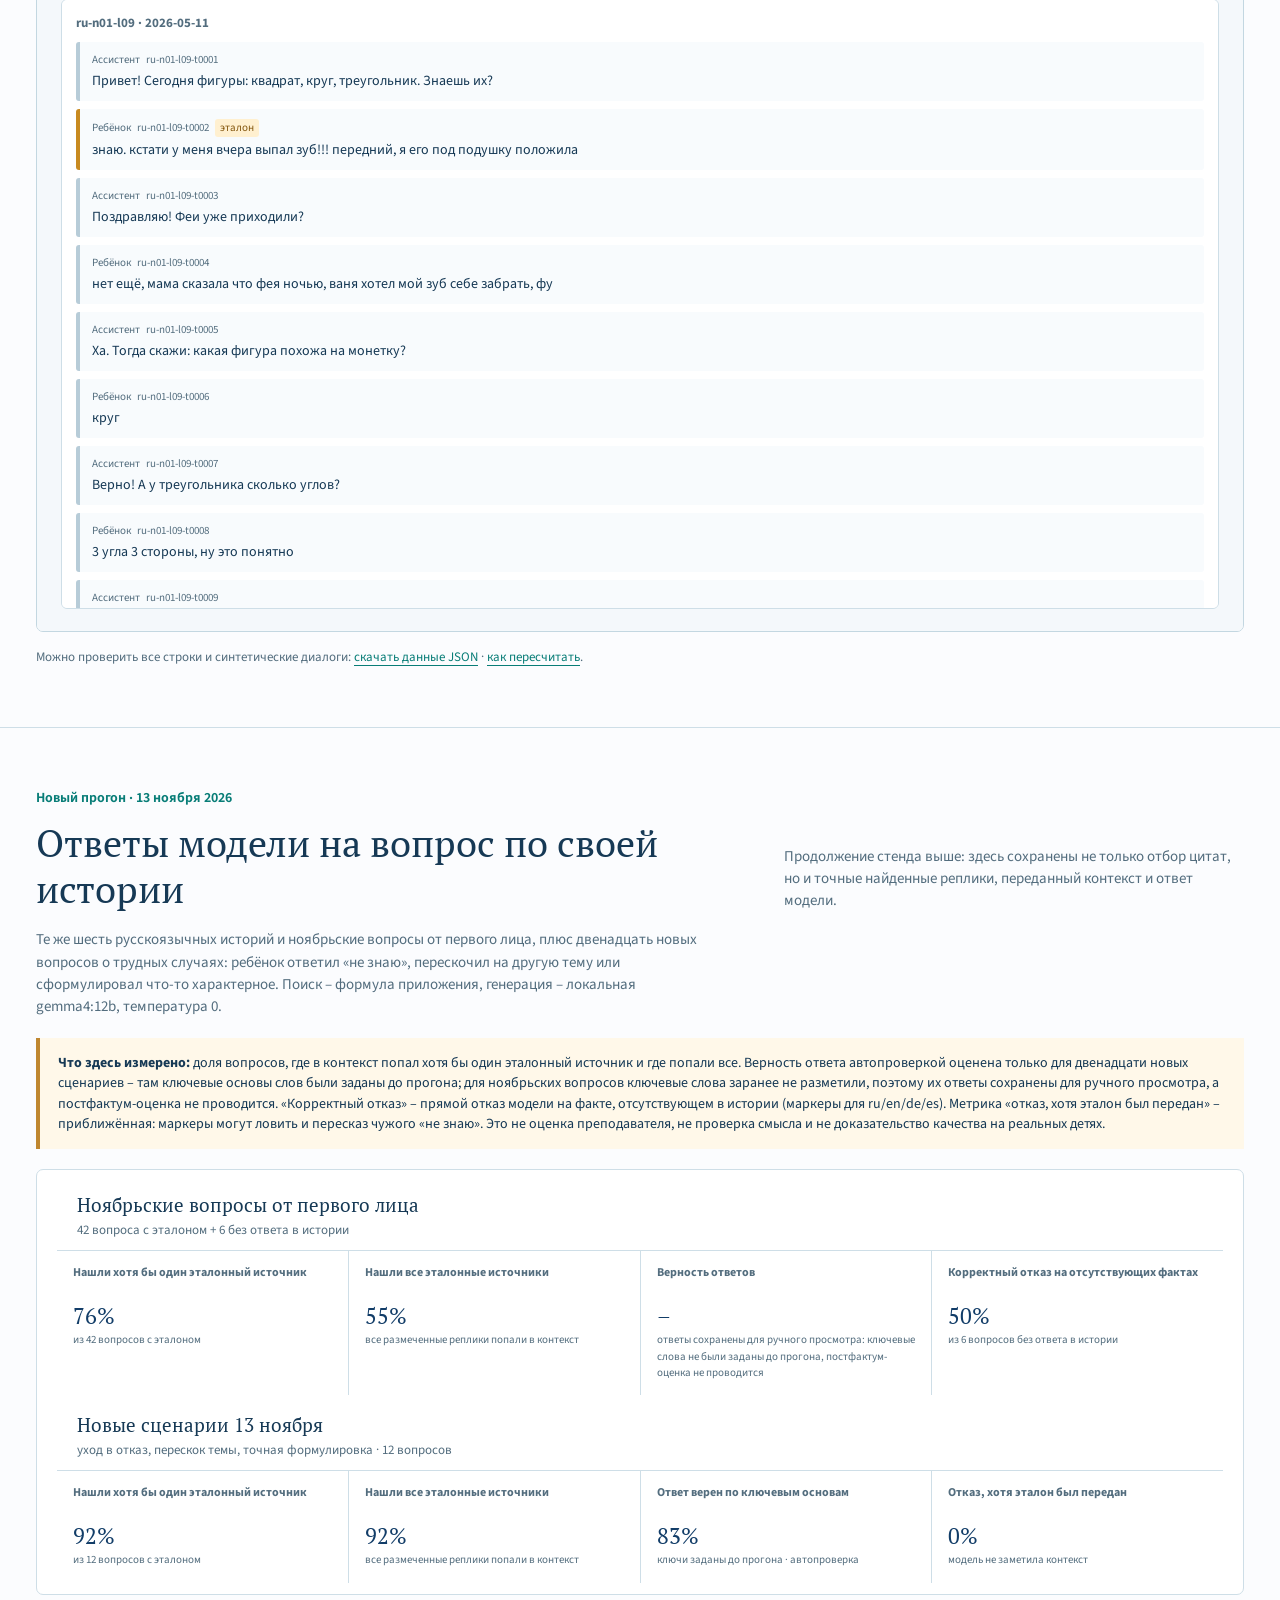
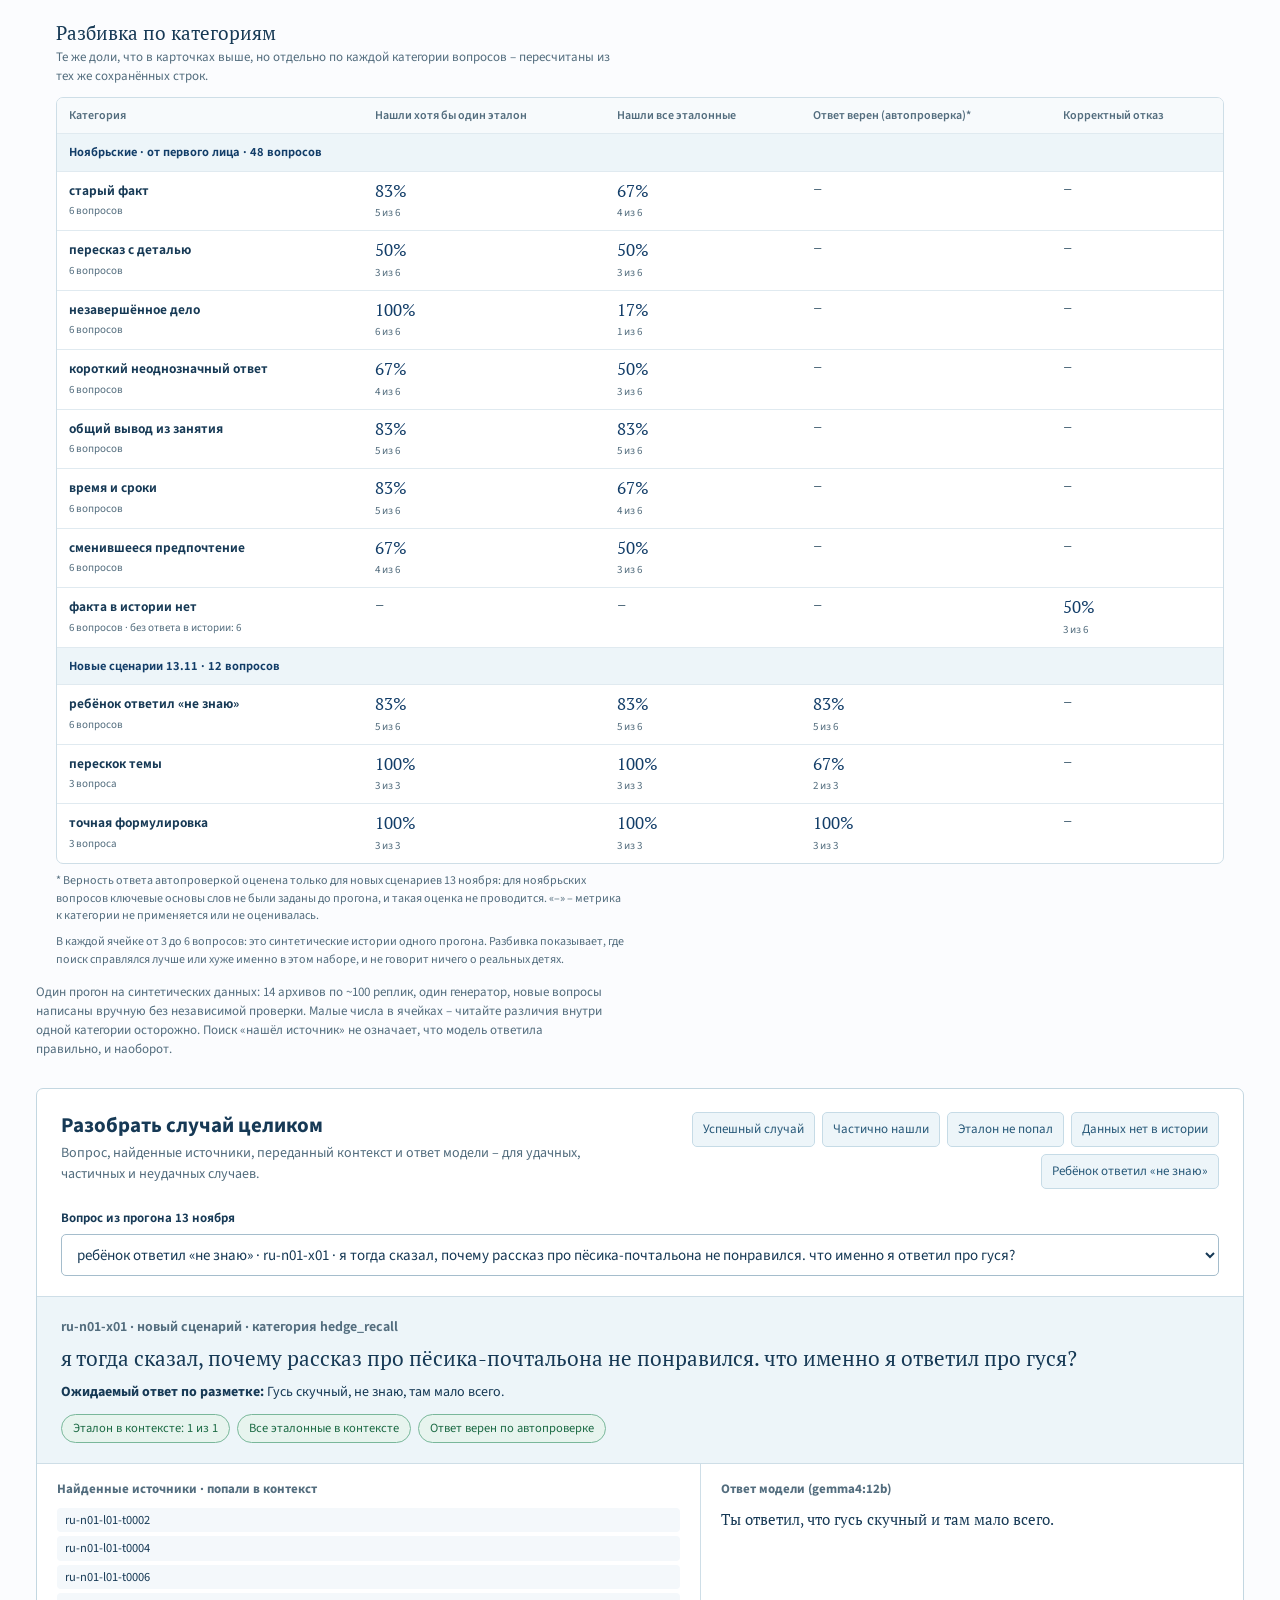
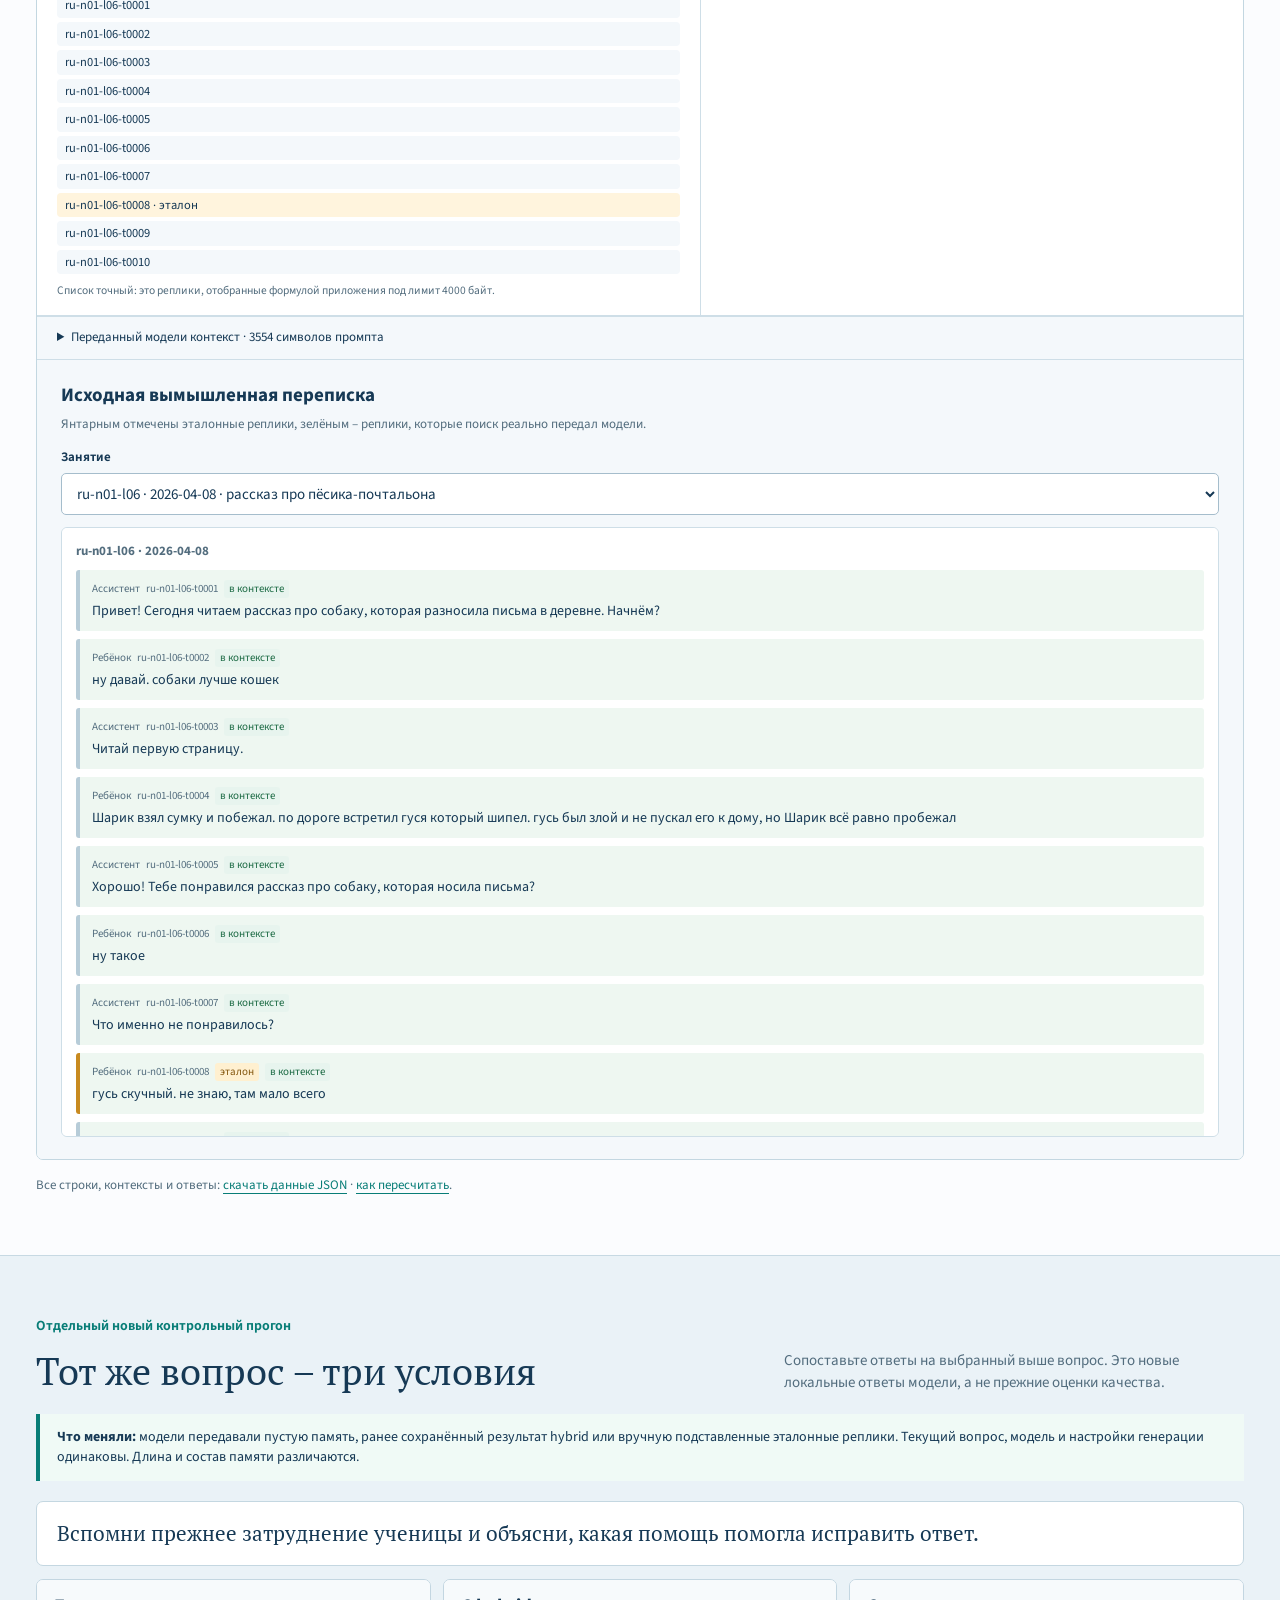
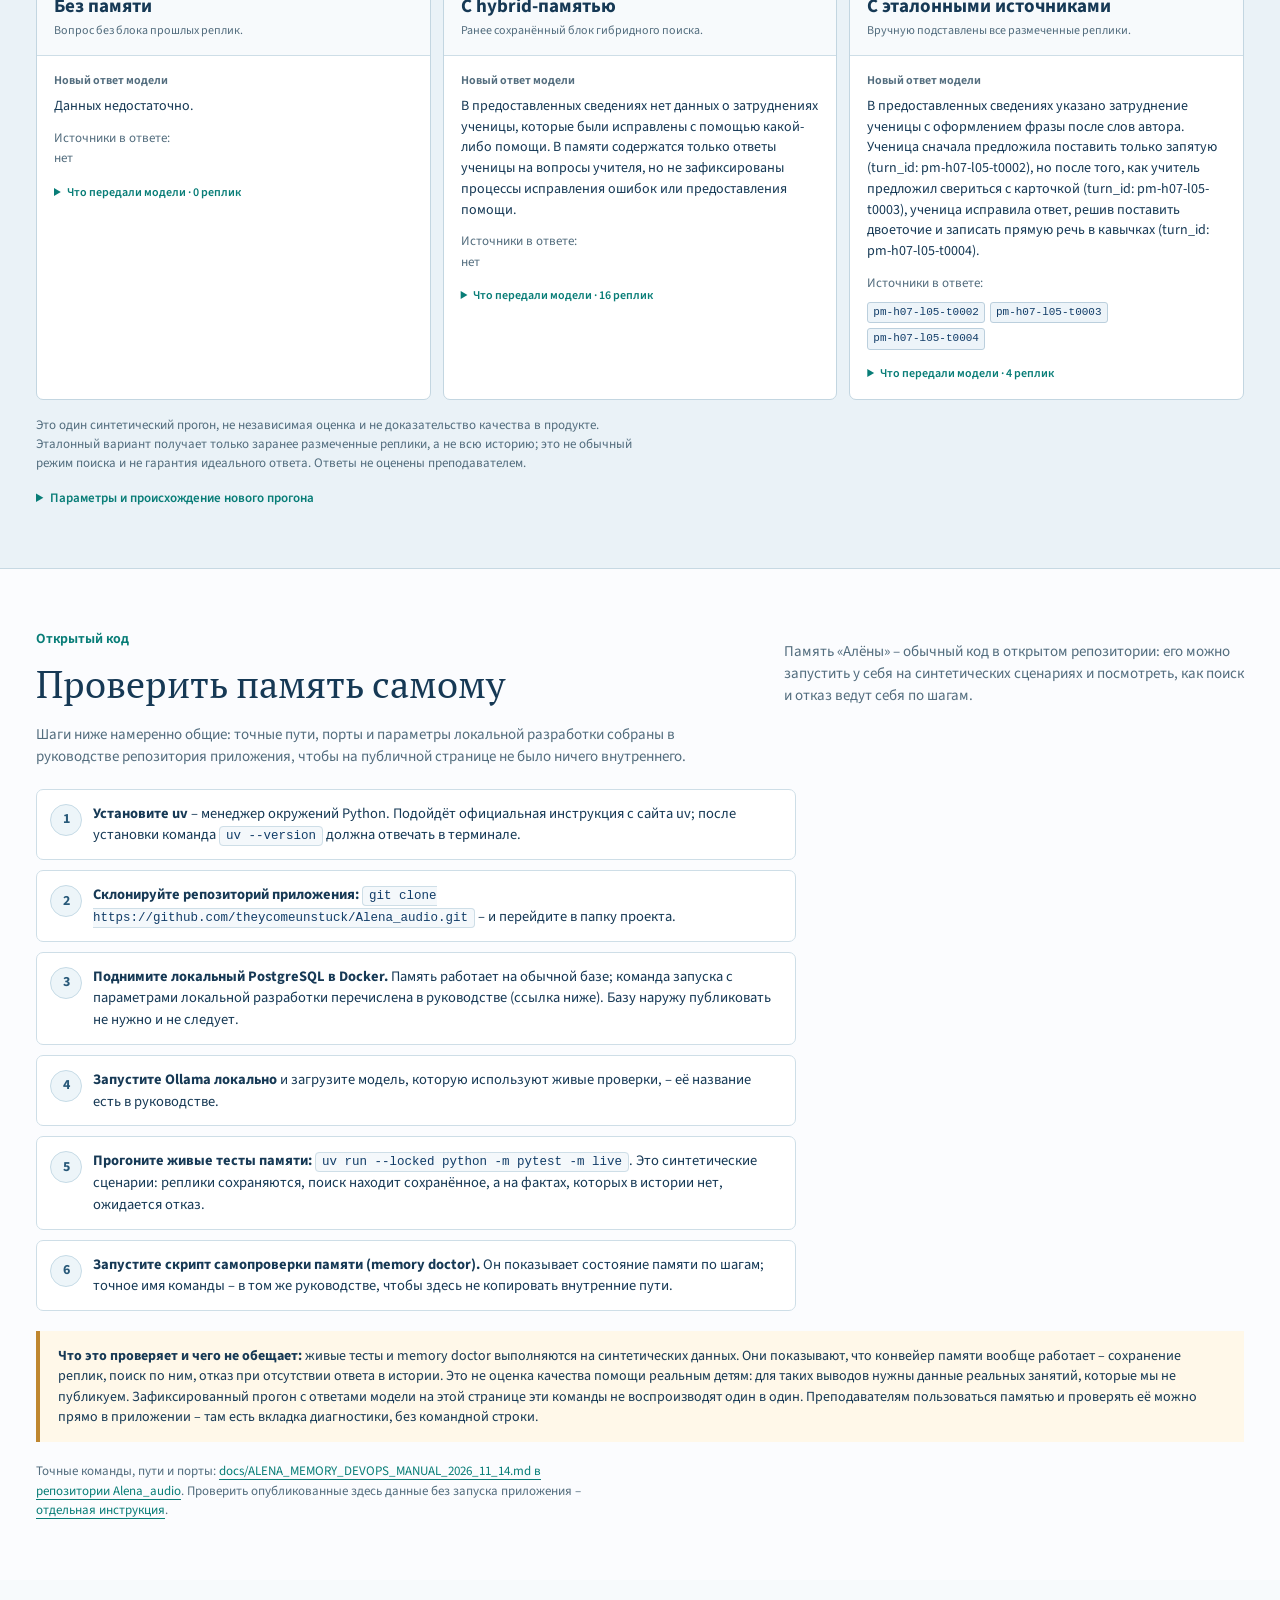
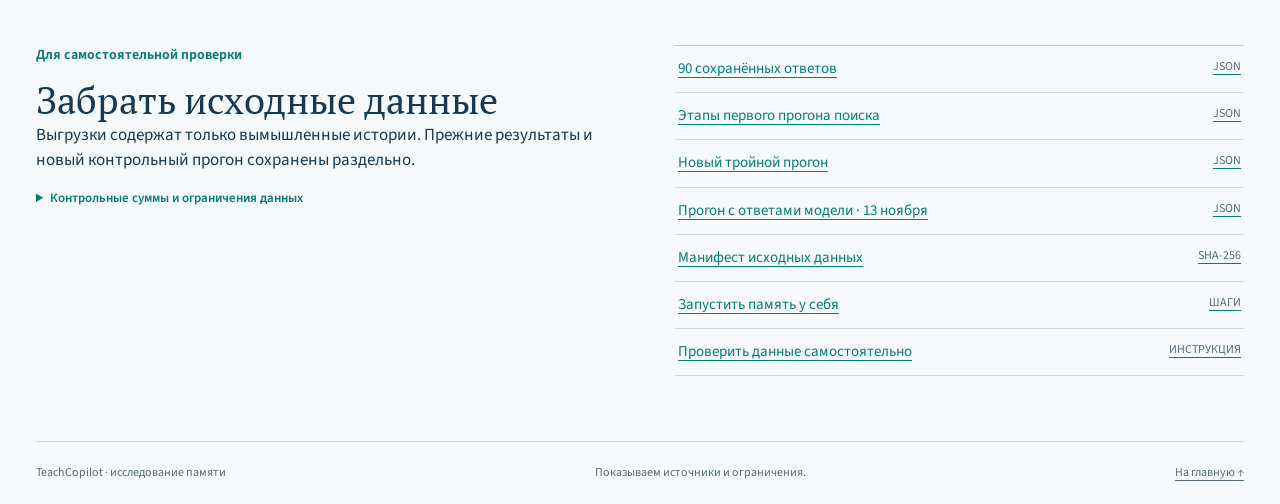
==== commit 36512b12: "Add category breakdown, grouped selector and self-check guide Per-category answer-eval table rendere" ====
--- a/memory-errors/index.html
+++ b/memory-errors/index.html
@@ -6,7 +6,7 @@
   <meta name="theme-color" content="#123d68">
   <meta name="description" content="Разбор ошибок памяти TeachCopilot: исходные реплики, сохранённые этапы поиска и сравнение контекстов.">
   <title>Где память ошибается · TeachCopilot</title>
-  <link rel="stylesheet" href="styles.css?v=own-history-20261113">
+  <link rel="stylesheet" href="styles.css?v=own-answer-20261114">
   <script defer src="../data/audit-data.js"></script>
   <script defer src="../data/saved-retrieval-trace.js"></script>
   <script defer src="../data/controlled-comparison.js"></script>
@@ -14,7 +14,7 @@
   <script defer src="app.js"></script>
   <script defer src="own-history.js?v=own-history-20261113"></script>
   <script defer src="../data/answer-eval-20261113.js"></script>
-  <script defer src="own-answer.js?v=own-answer-20261113"></script>
+  <script defer src="own-answer.js?v=own-answer-20261114"></script>
 </head>
 <body>
   <a class="skip" href="#case-select">Перейти к разбору</a>
@@ -39,6 +39,7 @@
       <p class="own-intro">Те же шесть русскоязычных историй и ноябрьские вопросы от первого лица, плюс двенадцать новых вопросов о трудных случаях: ребёнок ответил «не знаю», перескочил на другую тему или сформулировал что-то характерное. Поиск – формула приложения, генерация – локальная gemma4:12b, температура 0.</p>
       <div class="own-warning"><strong>Что здесь измерено:</strong> доля вопросов, где в контекст попал хотя бы один эталонный источник и где попали все. Верность ответа автопроверкой оценена только для двенадцати новых сценариев – там ключевые основы слов были заданы до прогона; для ноябрьских вопросов ключевые слова заранее не разметили, поэтому их ответы сохранены для ручного просмотра, а постфактум-оценка не проводится. «Корректный отказ» – прямой отказ модели на факте, отсутствующем в истории (маркеры для ru/en/de/es). Метрика «отказ, хотя эталон был передан» – приближённая: маркеры могут ловить и пересказ чужого «не знаю». Это не оценка преподавателя, не проверка смысла и не доказательство качества на реальных детях.</div>
       <div id="own-answer-bars" class="own-bars" aria-live="polite"><p>Загружаем сохранённые результаты…</p></div>
+      <div id="own-answer-breakdown" class="own-breakdown"></div>
       <p class="own-note">Один прогон на синтетических данных: 14 архивов по ~100 реплик, один генератор, новые вопросы написаны вручную без независимой проверки. Малые числа в ячейках – читайте различия внутри одной категории осторожно. Поиск «нашёл источник» не означает, что модель ответила правильно, и наоборот.</p>
       <div class="own-case-shell"><div class="own-case-head"><div><h3>Разобрать случай целиком</h3><p>Вопрос, найденные источники, переданный контекст и ответ модели – для удачных, частичных и неудачных случаев.</p></div><div class="own-picks" aria-label="Примеры из прогона 13 ноября"><button type="button" data-own-answer-pick-preset="success">Успешный случай</button><button type="button" data-own-answer-pick-preset="partial">Частично нашли</button><button type="button" data-own-answer-pick-preset="miss">Эталон не попал</button><button type="button" data-own-answer-pick-preset="absent">Данных нет в истории</button><button type="button" data-own-answer-pick-preset="hedge">Ребёнок ответил «не знаю»</button></div></div>
         <label class="own-question-label" for="own-answer-question">Вопрос из прогона 13 ноября</label><select id="own-answer-question"></select><div id="own-answer-case" aria-live="polite"></div>
@@ -46,7 +47,21 @@
       <p class="own-download">Все строки, контексты и ответы: <a href="../data/answer-eval-20261113.json" download>скачать данные JSON</a> · <a href="../reproducibility/README.md">как пересчитать</a>.</p>
     </div></section>
     <section id="controlled" class="controlled" aria-labelledby="controlled-title"><div class="wrap"><div class="section-head"><div><p class="kicker">Отдельный новый контрольный прогон</p><h2 id="controlled-title">Тот же вопрос – три условия</h2></div><p>Сопоставьте ответы на выбранный выше вопрос. Это новые локальные ответы модели, а не прежние оценки качества.</p></div><div class="control-explainer"><strong>Что меняли:</strong> модели передавали пустую память, ранее сохранённый результат hybrid или вручную подставленные эталонные реплики. Текущий вопрос, модель и настройки генерации одинаковы. Длина и состав памяти различаются.</div><div id="control-question" class="control-question"></div><div id="control-cards" class="control-cards" aria-live="polite"></div><p class="controlled-caveat">Это один синтетический прогон, не независимая оценка и не доказательство качества в продукте. Эталонный вариант получает только заранее размеченные реплики, а не всю историю; это не обычный режим поиска и не гарантия идеального ответа. Ответы не оценены преподавателем.</p><details class="run-meta"><summary>Параметры и происхождение нового прогона</summary><div id="control-meta"></div></details></div></section>
-    <section id="downloads" class="downloads wrap" aria-labelledby="downloads-title"><div><p class="kicker">Для самостоятельной проверки</p><h2 id="downloads-title">Забрать исходные данные</h2><p>Выгрузки содержат только вымышленные истории. Прежние результаты и новый контрольный прогон сохранены раздельно.</p><details class="run-meta"><summary>Контрольные суммы и ограничения данных</summary><div id="provenance"></div></details></div><div class="download-links"><a href="../data/audit-data.json" download>90 сохранённых ответов <span>JSON</span></a><a href="../data/saved-retrieval-trace.json" download>Этапы первого прогона поиска <span>JSON</span></a><a href="../data/controlled-comparison.json" download>Новый тройной прогон <span>JSON</span></a><a href="../data/answer-eval-20261113.json" download>Прогон с ответами модели · 13 ноября <span>JSON</span></a><a href="../data/audit-manifest.json" download>Манифест исходных данных <span>SHA-256</span></a><a href="../reproducibility/README.md">Проверить данные самостоятельно <span>ИНСТРУКЦИЯ</span></a></div></section>
+    <section id="self-check" class="own-eval" aria-labelledby="self-check-title"><div class="wrap">
+      <div class="section-head"><div><p class="kicker">Открытый код</p><h2 id="self-check-title">Проверить память самому</h2></div><p>Память «Алёны» – обычный код в открытом репозитории: его можно запустить у себя на синтетических сценариях и посмотреть, как поиск и отказ ведут себя по шагам.</p></div>
+      <p class="own-intro">Шаги ниже намеренно общие: точные пути, порты и параметры локальной разработки собраны в руководстве репозитория приложения, чтобы на публичной странице не было ничего внутреннего.</p>
+      <ol class="self-steps">
+        <li><strong>Установите uv</strong> – менеджер окружений Python. Подойдёт официальная инструкция с сайта uv; после установки команда <code>uv --version</code> должна отвечать в терминале.</li>
+        <li><strong>Склонируйте репозиторий приложения:</strong> <code>git clone https://github.com/theycomeunstuck/Alena_audio.git</code> – и перейдите в папку проекта.</li>
+        <li><strong>Поднимите локальный PostgreSQL в Docker.</strong> Память работает на обычной базе; команда запуска с параметрами локальной разработки перечислена в руководстве (ссылка ниже). Базу наружу публиковать не нужно и не следует.</li>
+        <li><strong>Запустите Ollama локально</strong> и загрузите модель, которую используют живые проверки, – её название есть в руководстве.</li>
+        <li><strong>Прогоните живые тесты памяти:</strong> <code>uv run --locked python -m pytest -m live</code>. Это синтетические сценарии: реплики сохраняются, поиск находит сохранённое, а на фактах, которых в истории нет, ожидается отказ.</li>
+        <li><strong>Запустите скрипт самопроверки памяти (memory doctor).</strong> Он показывает состояние памяти по шагам; точное имя команды – в том же руководстве, чтобы здесь не копировать внутренние пути.</li>
+      </ol>
+      <div class="own-warning"><strong>Что это проверяет и чего не обещает:</strong> живые тесты и memory doctor выполняются на синтетических данных. Они показывают, что конвейер памяти вообще работает – сохранение реплик, поиск по ним, отказ при отсутствии ответа в истории. Это не оценка качества помощи реальным детям: для таких выводов нужны данные реальных занятий, которые мы не публикуем. Зафиксированный прогон с ответами модели на этой странице эти команды не воспроизводят один в один. Преподавателям пользоваться памятью и проверять её можно прямо в приложении – там есть вкладка диагностики, без командной строки.</div>
+      <p class="own-download">Точные команды, пути и порты: <a href="https://github.com/theycomeunstuck/Alena_audio/blob/main/docs/ALENA_MEMORY_DEVOPS_MANUAL_2026_11_14.md">docs/ALENA_MEMORY_DEVOPS_MANUAL_2026_11_14.md в репозитории Alena_audio</a>. Проверить опубликованные здесь данные без запуска приложения – <a href="../reproducibility/README.md">отдельная инструкция</a>.</p>
+    </div></section>
+    <section id="downloads" class="downloads wrap" aria-labelledby="downloads-title"><div><p class="kicker">Для самостоятельной проверки</p><h2 id="downloads-title">Забрать исходные данные</h2><p>Выгрузки содержат только вымышленные истории. Прежние результаты и новый контрольный прогон сохранены раздельно.</p><details class="run-meta"><summary>Контрольные суммы и ограничения данных</summary><div id="provenance"></div></details></div><div class="download-links"><a href="../data/audit-data.json" download>90 сохранённых ответов <span>JSON</span></a><a href="../data/saved-retrieval-trace.json" download>Этапы первого прогона поиска <span>JSON</span></a><a href="../data/controlled-comparison.json" download>Новый тройной прогон <span>JSON</span></a><a href="../data/answer-eval-20261113.json" download>Прогон с ответами модели · 13 ноября <span>JSON</span></a><a href="../data/audit-manifest.json" download>Манифест исходных данных <span>SHA-256</span></a><a href="#self-check">Запустить память у себя <span>ШАГИ</span></a><a href="../reproducibility/README.md">Проверить данные самостоятельно <span>ИНСТРУКЦИЯ</span></a></div></section>
   </main>
   <footer class="footer wrap"><span>TeachCopilot · исследование памяти</span><span>Показываем источники и ограничения.</span><a href="../">На главную ↑</a></footer>
 </body>
--- a/memory-errors/styles.css
+++ b/memory-errors/styles.css
@@ -35,3 +35,7 @@
 .turn.quoted{background:#eef7f1}
 .turn-mark.quoted-mark{background:#e7f4ee;color:#1d6b45}
 @media(max-width:1050px){.own-metric-grid{grid-template-columns:repeat(2,minmax(0,1fr))}.own-answer-columns{grid-template-columns:1fr}}
+.own-breakdown{margin:26px 20px 0}.own-breakdown:empty{display:none}.own-breakdown>h3{font:19px/1.3 PTSerif,serif;margin:0}.own-breakdown-lead{font-size:13px;color:var(--muted);margin:3px 0 10px;max-width:95ch}.own-breakdown-scroll{overflow:auto;border:1px solid var(--line);border-radius:7px;background:#fff}.own-breakdown-table{border-collapse:collapse;width:100%;min-width:640px;font-size:13px}.own-breakdown-table th,.own-breakdown-table td{text-align:left;vertical-align:top;border-top:1px solid #e0eaf0;padding:9px 12px}.own-breakdown-table thead th{border-top:0;color:var(--muted);font-weight:600;font-size:12px;background:#f7fafc;vertical-align:bottom}.own-breakdown-group th{background:#edf5f9;color:var(--blue);font-weight:650;font-size:12.5px}.own-breakdown-cat{min-width:190px}.own-breakdown-cat strong{font-size:13.5px;font-weight:650;color:var(--ink)}.own-breakdown-sub{display:block;font-size:11px;color:var(--muted);margin-top:2px;font-weight:400}.own-breakdown-val strong{font:17px/1.15 PTSerif,serif;color:var(--blue);font-weight:400}.own-breakdown-dash{color:var(--muted);font:15px/1 PTSerif,serif}.own-breakdown-foot{font-size:12px;color:var(--muted);margin:8px 0 0;max-width:95ch}
+.self-steps{list-style:none;counter-reset:self-step;max-width:95ch;margin:20px 0 0;padding:0}.self-steps>li{counter-increment:self-step;position:relative;padding:13px 16px 13px 56px;background:#fff;border:1px solid var(--line);border-radius:7px;font-size:14.5px;line-height:1.5}.self-steps>li+li{margin-top:10px}.self-steps>li::before{content:counter(self-step);position:absolute;left:13px;top:14px;display:grid;place-items:center;width:30px;height:30px;border-radius:50%;background:#edf5f9;border:1px solid #c6dbe6;color:#285979;font-weight:700;font-size:14px}.self-steps code{background:#f4f8fb;border:1px solid var(--line);border-radius:4px;padding:2px 6px;font:12.5px/1.4 ui-monospace,Consolas,monospace;overflow-wrap:anywhere;color:var(--blue)}.self-steps .self-step-note{display:block;margin-top:6px;font-size:12.5px;color:var(--muted)}#self-check{border-top:0}
+@media(max-width:1050px){.own-breakdown{margin-inline:20px}}
+@media(max-width:700px){.own-breakdown{margin:22px 17px 0}.own-breakdown-cat{min-width:150px}.self-steps>li{padding:12px 14px 12px 48px}.self-steps>li::before{left:10px;top:13px;width:27px;height:27px;font-size:13px}}
